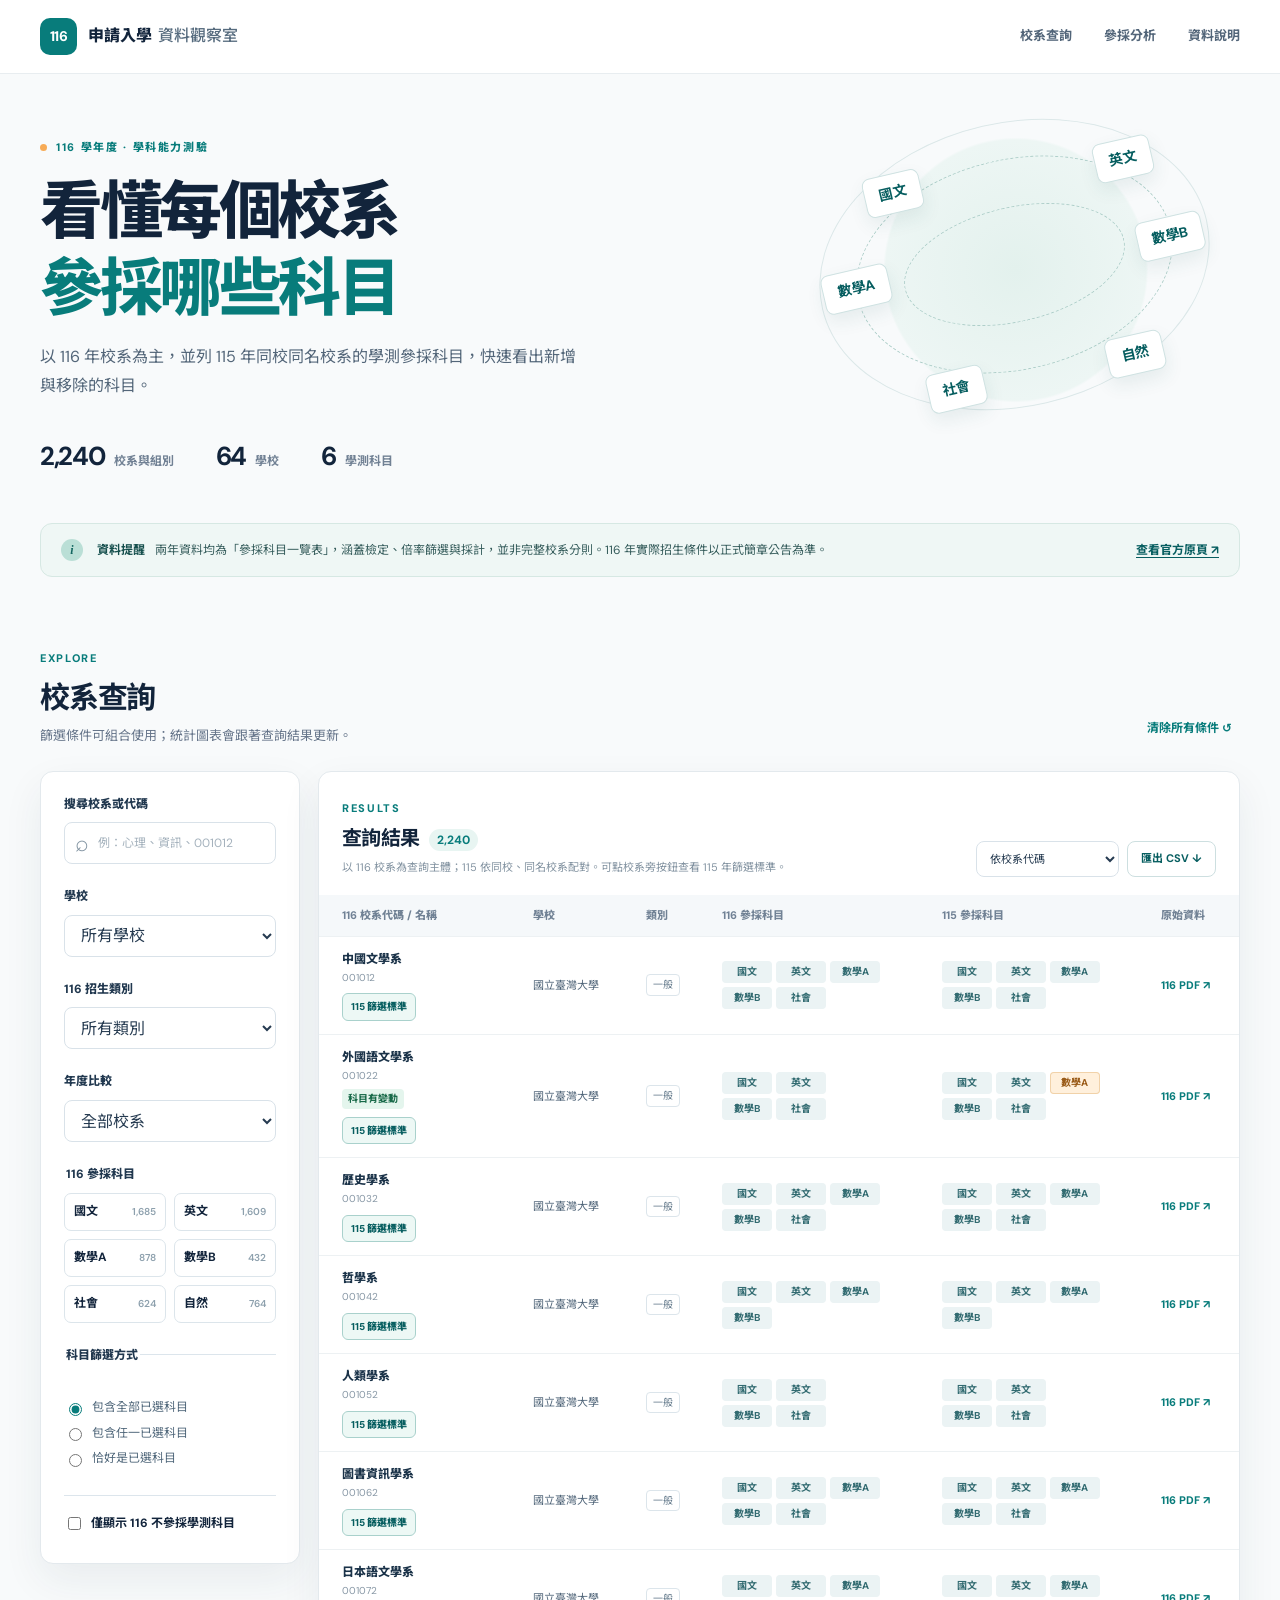
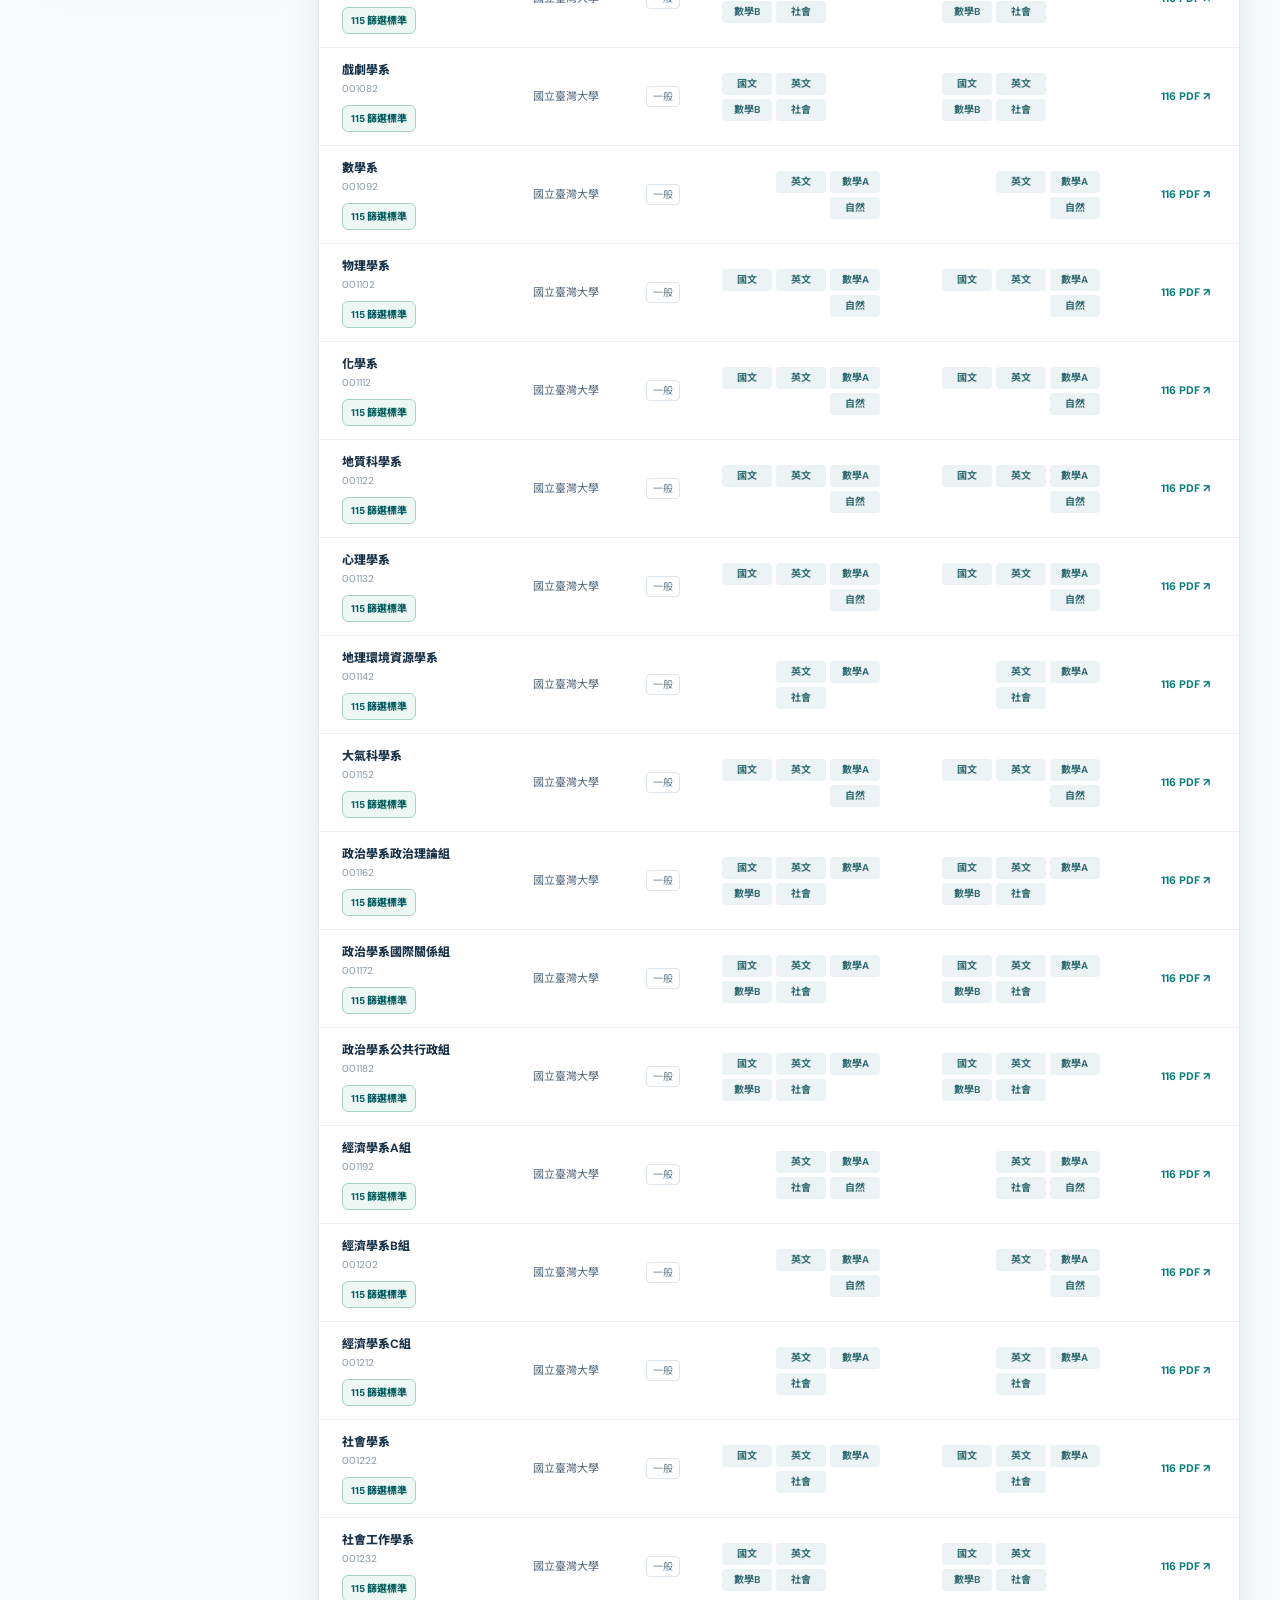
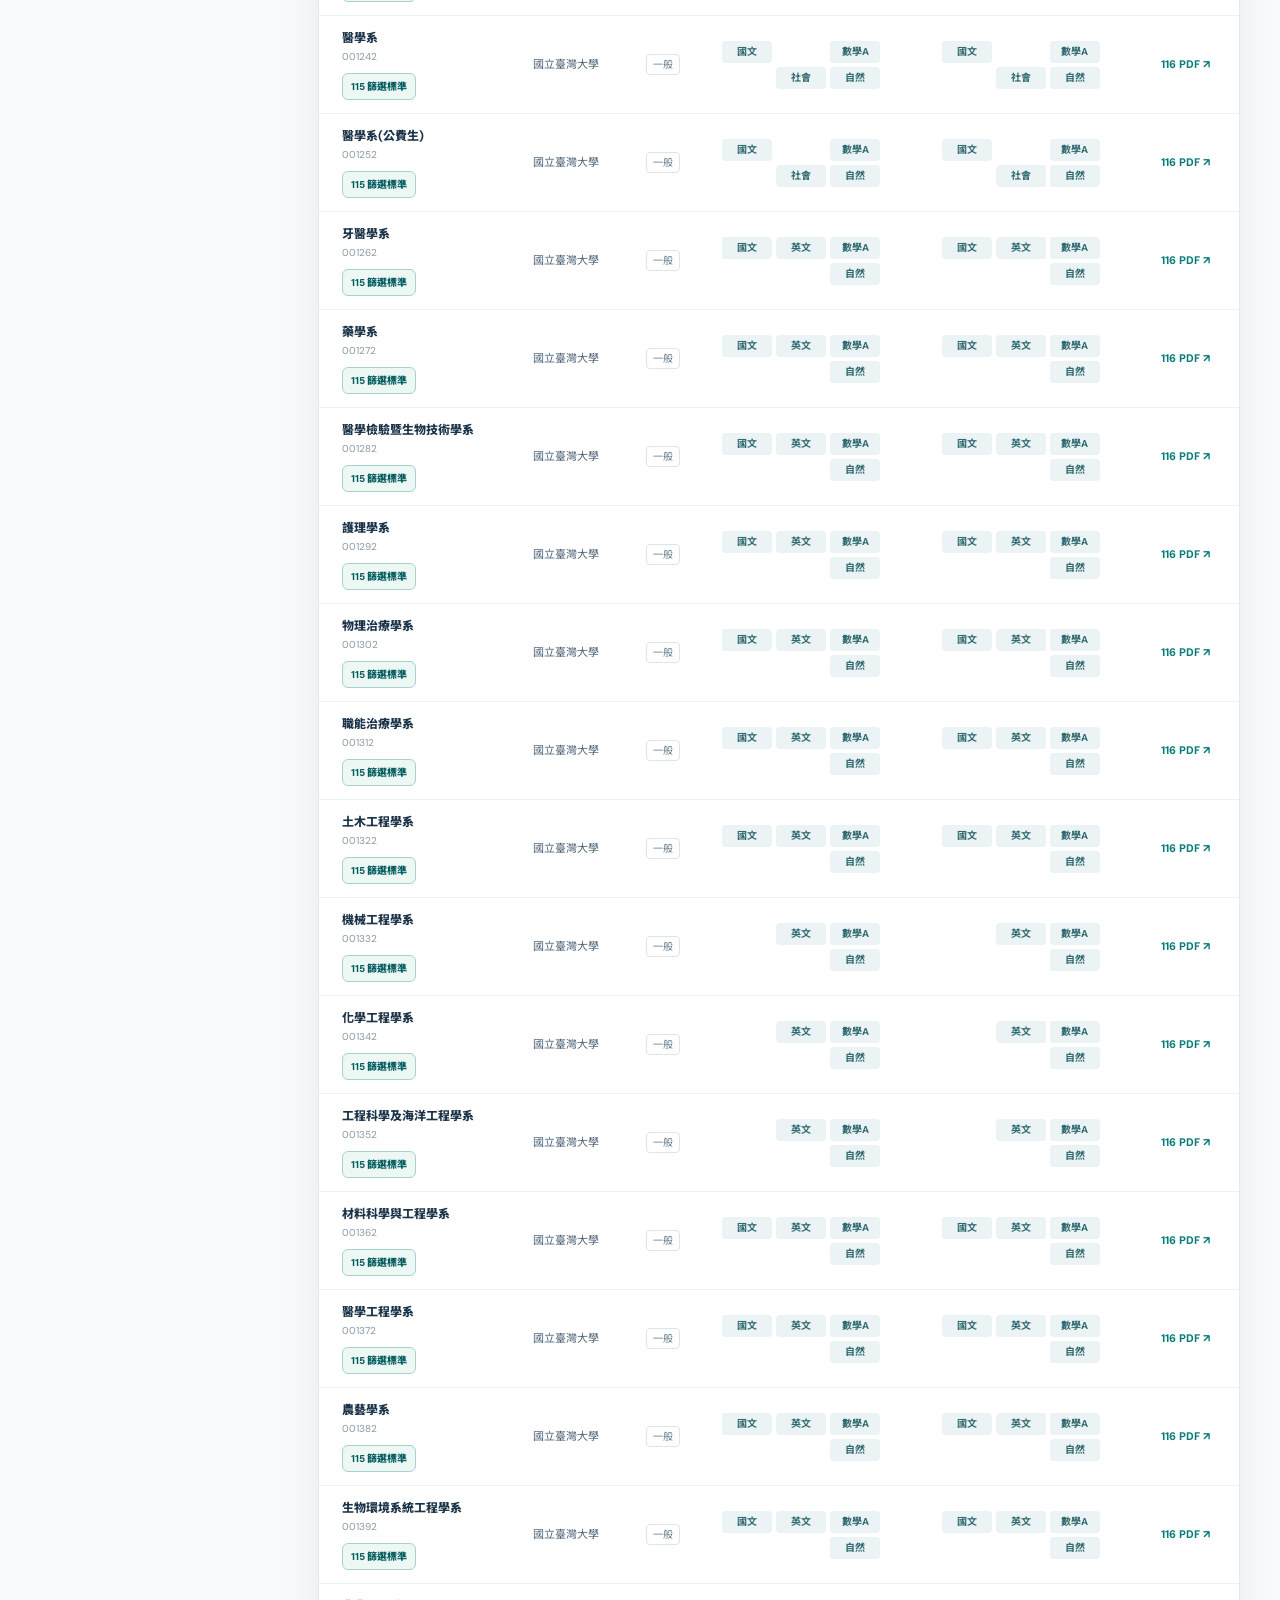
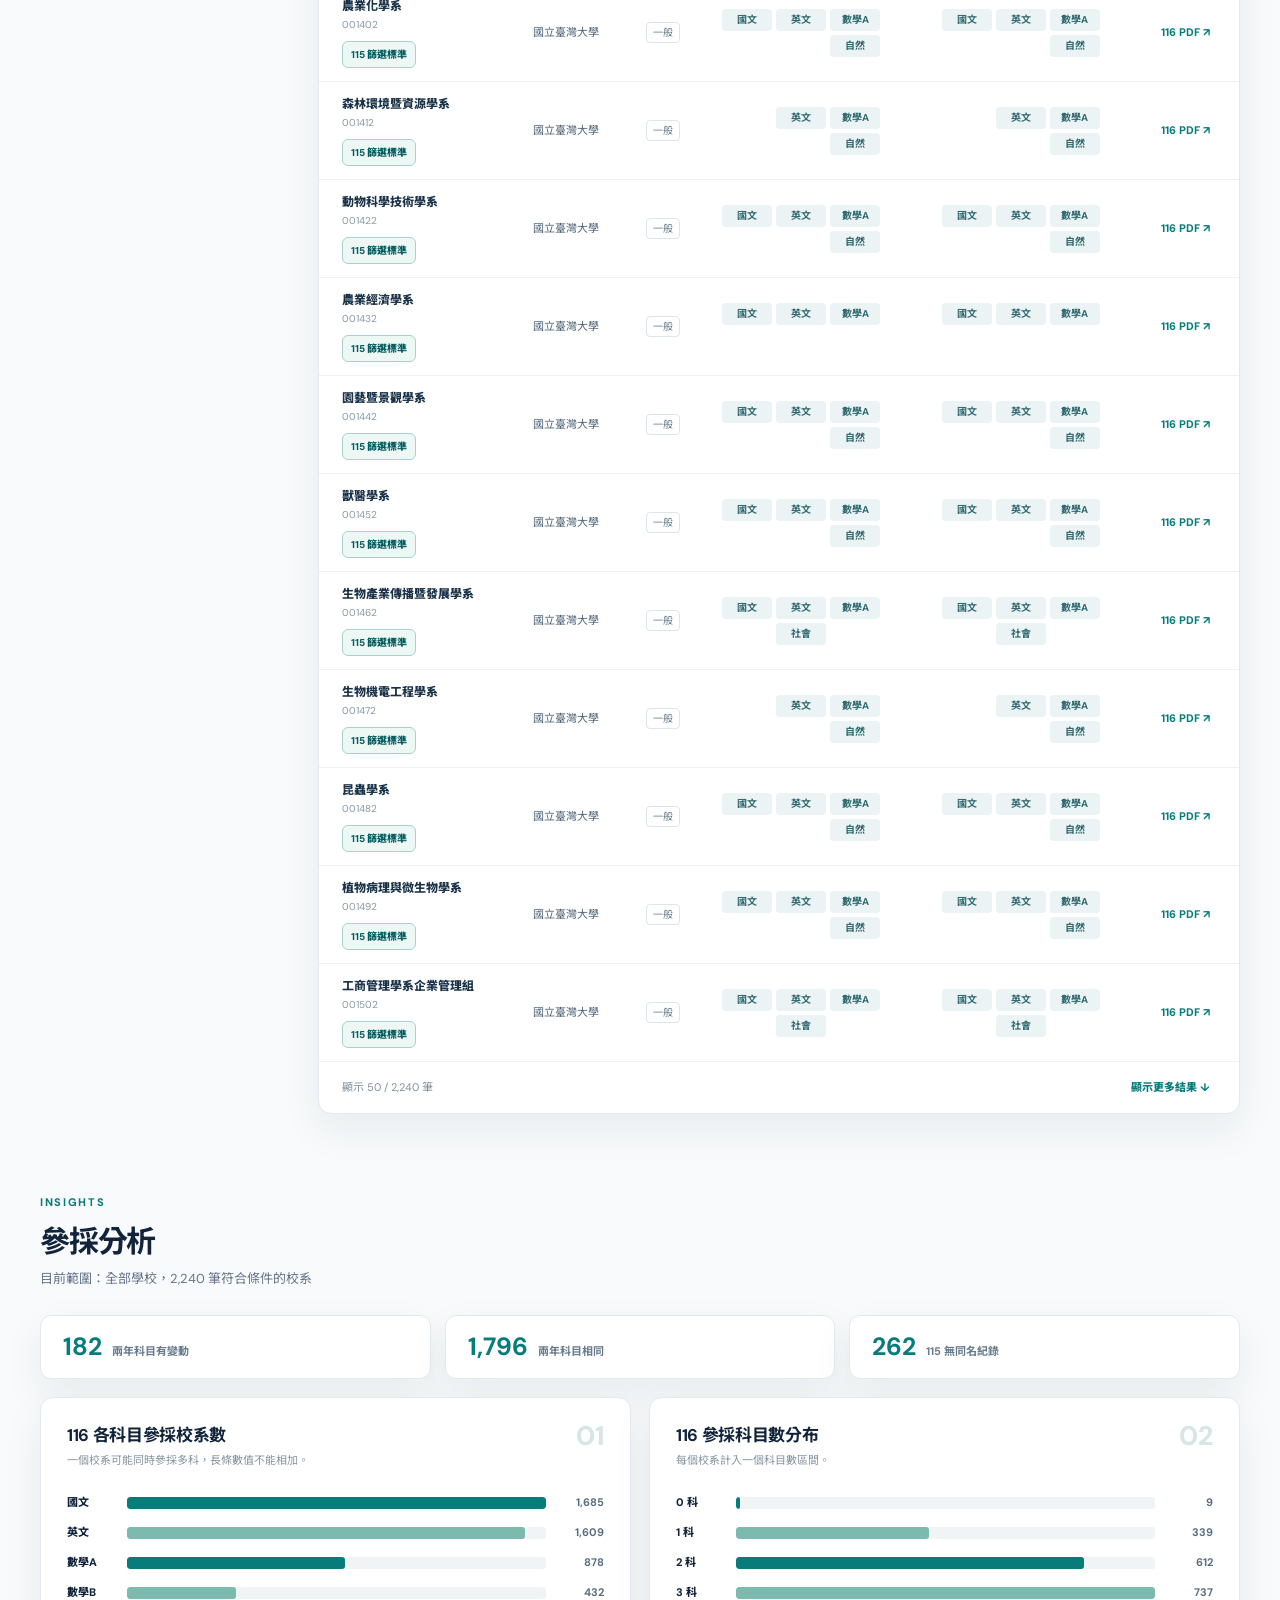
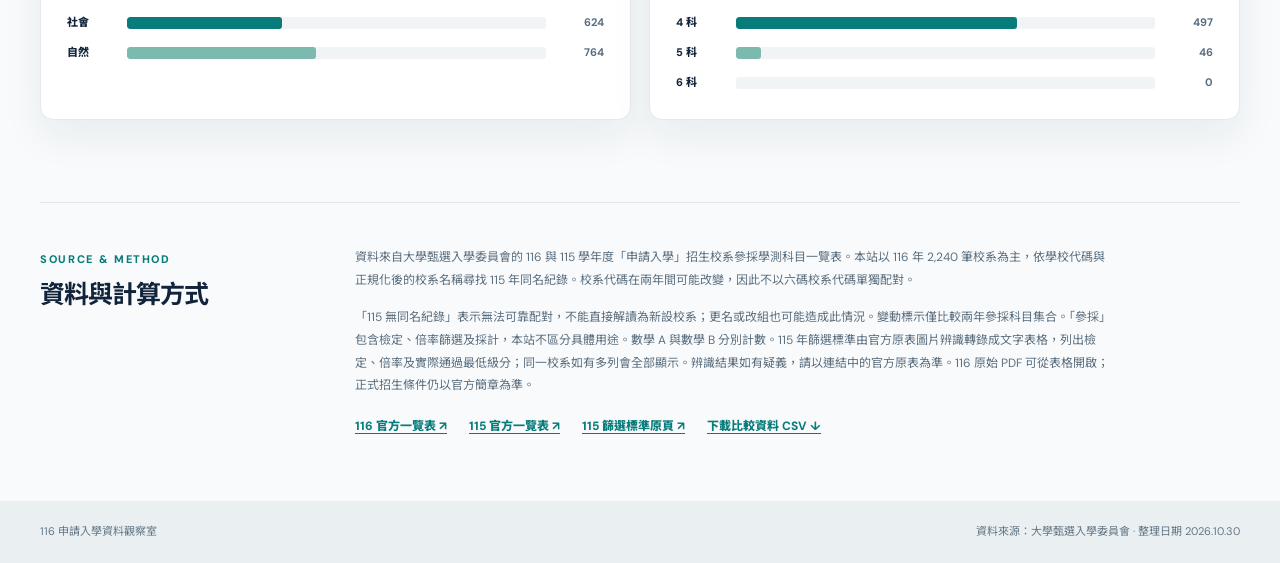
==== index.html @ d5e32a8b "Add files via upload" ====
<!doctype html>
<html lang="zh-Hant">
<head>
  <meta charset="utf-8">
  <meta name="viewport" content="width=device-width, initial-scale=1">
  <meta name="description" content="比較 116 與 115 學年度大學申請入學校系學測科目參採情形。">
  <title>116／115 申請入學參採科目比較</title>
  <link rel="stylesheet" href="styles.css?v=20261102b">
  <script src="data/programs.js" defer></script>
  <script src="app.js?v=20261102b" defer></script>
</head>
<body>
  <header class="topbar">
    <div class="wrap topbar-inner">
      <div class="brand"><span class="brand-mark">116</span><span>申請入學<span class="brand-light">資料觀察室</span></span></div>
      <nav aria-label="頁面導覽"><a href="#explore">校系查詢</a><a href="#insights">參採分析</a><a href="#about">資料說明</a></nav>
    </div>
  </header>

  <main>
    <section class="hero wrap">
      <div class="eyebrow"><span class="eyebrow-dot"></span> 116 學年度 · 學科能力測驗</div>
      <h1>看懂每個校系<br><em>參採哪些科目</em></h1>
      <p class="hero-lead">以 116 年校系為主，並列 115 年同校同名校系的學測參採科目，快速看出新增與移除的科目。</p>
      <div class="hero-metrics" aria-label="資料規模">
        <div><strong id="total-programs">—</strong><span>校系與組別</span></div>
        <div><strong id="total-schools">—</strong><span>學校</span></div>
        <div><strong>6</strong><span>學測科目</span></div>
      </div>
      <div class="hero-art" aria-hidden="true"><span>國文</span><span>英文</span><span>數學A</span><span>數學B</span><span>社會</span><span>自然</span></div>
    </section>

    <section class="notice wrap" role="note">
      <span class="notice-icon">i</span>
      <p><strong>資料提醒</strong> 兩年資料均為「參採科目一覽表」，涵蓋檢定、倍率篩選與採計，並非完整校系分則。116 年實際招生條件以正式簡章公告為準。</p>
      <a href="https://www.cac.edu.tw/apply116/Classification_BriefForm.php" target="_blank" rel="noopener noreferrer">查看官方原頁 ↗</a>
    </section>

    <section class="workspace wrap" id="explore" aria-labelledby="explore-title">
      <div class="section-heading"><div><span class="kicker">EXPLORE</span><h2 id="explore-title">校系查詢</h2><p>篩選條件可組合使用；統計圖表會跟著查詢結果更新。</p></div><button class="text-button" id="reset-filters" type="button">清除所有條件 ↺</button></div>
      <div class="workspace-grid">
        <aside class="filters" aria-label="查詢條件">
          <label class="field-label" for="search">搜尋校系或代碼</label>
          <div class="search-box"><span aria-hidden="true">⌕</span><input id="search" type="search" placeholder="例：心理、資訊、001012" autocomplete="off"></div>
          <label class="field-label" for="school">學校</label>
          <select id="school"><option value="">所有學校</option></select>
          <label class="field-label" for="category">116 招生類別</label>
          <select id="category"><option value="">所有類別</option></select>
          <label class="field-label" for="comparison">年度比較</label>
          <select id="comparison"><option value="">全部校系</option><option value="changed">參採科目有變動</option><option value="same">參採科目無變動</option><option value="unmatched">115 無同名紀錄</option></select>
          <fieldset class="subject-fieldset"><legend class="field-label">116 參採科目</legend><div id="subject-options" class="subject-options"></div></fieldset>
          <fieldset class="mode-fieldset"><legend class="field-label">科目篩選方式</legend><label><input type="radio" name="subject-mode" value="all" checked> 包含全部已選科目</label><label><input type="radio" name="subject-mode" value="any"> 包含任一已選科目</label><label><input type="radio" name="subject-mode" value="exact"> 恰好是已選科目</label></fieldset>
          <label class="no-subject"><input id="no-subject" type="checkbox"> 僅顯示 116 不參採學測科目</label>
          <a class="mobile-results-link" href="#results">查看查詢結果 ↓</a>
        </aside>
        <div class="results-panel" id="results">
          <div class="results-head"><div><span class="kicker">RESULTS</span><h3>查詢結果 <span id="result-count" class="count-badge">—</span></h3><p class="results-subtitle">以 116 校系為查詢主體；115 依同校、同名校系配對。可點校系旁按鈕查看 115 年篩選標準。</p></div><div class="results-actions"><label for="sort" class="sr-only">排序</label><select id="sort" aria-label="排序"><option value="code">依校系代碼</option><option value="school">依學校名稱</option><option value="subjectCount">依116科目數</option></select><button id="export-csv" class="outline-button" type="button">匯出 CSV ↓</button></div></div>
          <div class="table-scroll"><table><thead><tr><th scope="col">116 校系代碼 / 名稱</th><th scope="col">學校</th><th scope="col">類別</th><th scope="col">116 參採科目</th><th scope="col">115 參採科目</th><th scope="col">原始資料</th></tr></thead><tbody id="result-rows"></tbody></table></div>
          <div id="empty-state" class="empty-state" hidden>沒有符合條件的校系。試著減少科目或清除條件。</div>
          <div class="table-footer"><span id="showing-count"></span><button id="show-more" type="button">顯示更多結果 ↓</button></div>
        </div>
      </div>
    </section>

    <section class="insights wrap" id="insights" aria-labelledby="insights-title">
      <div class="section-heading"><div><span class="kicker">INSIGHTS</span><h2 id="insights-title">參採分析</h2><p id="insight-scope">目前範圍：全部校系</p></div></div>
      <div class="comparison-overview"><div><strong id="changed-count">—</strong><span>兩年科目有變動</span></div><div><strong id="same-count">—</strong><span>兩年科目相同</span></div><div><strong id="unmatched-count">—</strong><span>115 無同名紀錄</span></div></div>
      <div class="insight-grid"><article class="chart-card"><div class="card-head"><div><h3>116 各科目參採校系數</h3><p>一個校系可能同時參採多科，長條數值不能相加。</p></div><span class="card-symbol">01</span></div><div id="subject-chart" class="bar-chart"></div></article><article class="chart-card"><div class="card-head"><div><h3>116 參採科目數分布</h3><p>每個校系計入一個科目數區間。</p></div><span class="card-symbol">02</span></div><div id="count-chart" class="bar-chart count-chart"></div></article></div>
    </section>

    <section class="about wrap" id="about"><div><span class="kicker">SOURCE & METHOD</span><h2>資料與計算方式</h2></div><div class="about-copy"><p>資料來自大學甄選入學委員會的 116 與 115 學年度「申請入學」招生校系參採學測科目一覽表。本站以 116 年 2,240 筆校系為主，依學校代碼與正規化後的校系名稱尋找 115 年同名紀錄。校系代碼在兩年間可能改變，因此不以六碼校系代碼單獨配對。</p><p>「115 無同名紀錄」表示無法可靠配對，不能直接解讀為新設校系；更名或改組也可能造成此情況。變動標示僅比較兩年參採科目集合。「參採」包含檢定、倍率篩選及採計，本站不區分具體用途。數學 A 與數學 B 分別計數。115 年篩選標準由官方原表圖片辨識轉錄成文字表格，列出檢定、倍率及實際通過最低級分；同一校系如有多列會全部顯示。辨識結果如有疑義，請以連結中的官方原表為準。116 原始 PDF 可從表格開啟；正式招生條件仍以官方簡章為準。</p><div class="source-links"><a href="https://www.cac.edu.tw/apply116/Classification_BriefForm.php" target="_blank" rel="noopener noreferrer">116 官方一覽表 ↗</a><a href="https://www.cac.edu.tw/apply115/Classification_BriefForm.php" target="_blank" rel="noopener noreferrer">115 官方一覽表 ↗</a><a href="https://www.cac.edu.tw/CacLink/apply115/115Apply_sievE_Result_querY_615JG8Wgh9d/html_sieve_result_115_Zx57f1dW/Standard/collegeList.htm" target="_blank" rel="noopener noreferrer">115 篩選標準原頁 ↗</a><a href="data/programs.csv" download>下載比較資料 CSV ↓</a></div></div></section>
  </main>
  <dialog id="standards-dialog" class="standards-dialog" aria-labelledby="standards-title">
    <div class="standards-dialog-head"><div><span class="kicker">115 SCREENING STANDARD</span><h2 id="standards-title"></h2><p id="standards-description"></p></div><button id="standards-close" class="standards-close" type="button" aria-label="關閉篩選標準">×</button></div>
    <p class="standards-help">115 最低通過分數來自官方篩選標準原表；檢定標準與篩選倍率由圖片辨識整理。學測成績採計方式與學測占甄選總成績比例來自 115 年校系分則。116 年目前留白，日後填入且與 115 年不同的數值會以紅字標示。若有疑義，請核對官方原始資料。</p>
    <div id="standards-content"></div>
    <div class="standards-dialog-foot"><div class="standard-source-links"><a id="standards-source" target="_blank" rel="noopener noreferrer">115 篩選標準原表 ↗</a><a id="school-detail-source" target="_blank" rel="noopener noreferrer">115 校系分則 ↗</a></div><button id="standards-done" class="outline-button" type="button">關閉</button></div>
  </dialog>
  <footer><div class="wrap footer-inner"><span>116 申請入學資料觀察室</span><span>資料來源：大學甄選入學委員會 · 整理日期 2026.10.30</span></div></footer>
</body>
</html>
---- styles.css ----
@import url('https://fonts.googleapis.com/css2?family=DM+Sans:wght@400;500;600;700&family=Noto+Sans+TC:wght@400;500;600;700;800&display=swap');
:root{--ink:#12243b;--muted:#66758a;--line:#dce5ec;--soft:#f5f8fa;--teal:#087c7b;--teal-dark:#075e60;--lime:#dcecb9;--white:#fff;--shadow:0 16px 40px rgba(24,53,73,.07)}
*{box-sizing:border-box}html{scroll-behavior:smooth}body{margin:0;color:var(--ink);font-family:'DM Sans','Noto Sans TC',system-ui,sans-serif;background:#f8fafb;line-height:1.55}button,input,select{font:inherit}button{cursor:pointer}a{color:inherit}.wrap{width:min(1200px,calc(100% - 48px));margin-inline:auto}.sr-only{position:absolute;width:1px;height:1px;padding:0;margin:-1px;overflow:hidden;clip:rect(0,0,0,0);white-space:nowrap;border:0}
.topbar{height:74px;background:#fff;border-bottom:1px solid #e8edf0}.topbar-inner{height:100%;display:flex;align-items:center;justify-content:space-between}.brand{display:flex;align-items:center;gap:11px;font-weight:800;font-size:16px;letter-spacing:.01em}.brand-mark{width:37px;height:37px;border-radius:10px;background:var(--teal);color:#fff;display:grid;place-items:center;font-size:14px;letter-spacing:-.03em}.brand-light{font-weight:500;color:#566b7e;margin-left:5px}.topbar nav{display:flex;gap:32px;font-size:13px;font-weight:700;color:#526579}.topbar nav a{text-decoration:none}.topbar nav a:hover{color:var(--teal)}
.hero{min-height:400px;position:relative;overflow:hidden;padding-top:65px;padding-bottom:47px}.eyebrow,.kicker{font-size:11px;font-weight:800;letter-spacing:.15em;color:var(--teal);text-transform:uppercase}.eyebrow{display:flex;align-items:center;gap:9px}.eyebrow-dot{width:7px;height:7px;border-radius:50%;background:#f7ab56}.hero h1{font-size:clamp(37px,5vw,63px);line-height:1.22;letter-spacing:-.055em;margin:18px 0 14px;font-weight:800}.hero h1 em{font-style:normal;color:var(--teal)}.hero-lead{max-width:550px;color:#536679;font-size:16px;line-height:1.85;margin:0}.hero-metrics{display:flex;gap:42px;margin-top:35px}.hero-metrics div{display:flex;align-items:baseline;gap:9px}.hero-metrics strong{font-size:26px;letter-spacing:-.05em}.hero-metrics span{color:#718194;font-size:12px;font-weight:700}.hero-art{position:absolute;right:28px;top:48px;width:395px;height:285px;border-radius:50%;border:1px solid #dce8e9;background:radial-gradient(circle at 50% 52%,#e3f1ed 0,#edf6f4 53%,transparent 54%);transform:rotate(-13deg)}.hero-art:before,.hero-art:after{content:'';position:absolute;inset:36px;border:1px dashed #afcfca;border-radius:50%}.hero-art:after{inset:84px}.hero-art span{position:absolute;background:#fff;border:1px solid #cfe2e2;border-radius:8px;padding:8px 14px;box-shadow:0 8px 18px #225c5e16;font-size:14px;font-weight:700;color:var(--teal-dark)}.hero-art span:nth-child(1){left:65px;top:25px}.hero-art span:nth-child(2){right:38px;top:43px}.hero-art span:nth-child(3){left:3px;top:110px}.hero-art span:nth-child(4){right:5px;top:129px}.hero-art span:nth-child(5){left:83px;bottom:13px}.hero-art span:nth-child(6){right:70px;bottom:7px}
.notice{display:flex;align-items:center;gap:14px;background:#eff7f5;border:1px solid #d6e8e3;border-radius:12px;padding:15px 20px;color:#375e5d;font-size:12px}.notice-icon{width:22px;height:22px;flex:none;border-radius:50%;background:#badfd6;color:#136660;display:grid;place-items:center;font-family:Georgia,serif;font-weight:bold;font-style:italic}.notice p{flex:1;margin:0;line-height:1.7}.notice strong{margin-right:7px;color:#154f4d}.notice a{white-space:nowrap;color:var(--teal-dark);font-weight:700;text-underline-offset:3px}
.workspace{padding-top:68px}.section-heading{display:flex;align-items:end;justify-content:space-between;margin-bottom:25px}.section-heading h2,.about h2{font-size:30px;letter-spacing:-.04em;margin:5px 0 4px}.section-heading p{font-size:13px;color:var(--muted);margin:0}.text-button{border:0;background:none;color:var(--teal);font-weight:700;font-size:12px;padding:8px}.text-button:hover{text-decoration:underline}.workspace-grid{display:grid;grid-template-columns:260px minmax(0,1fr);align-items:start;gap:18px}.filters,.results-panel,.chart-card{background:#fff;border:1px solid #e3e9ed;border-radius:13px;box-shadow:var(--shadow)}.filters{padding:23px}.field-label{display:block;font-weight:800;font-size:12px;margin:0 0 9px;color:#21384f}.filters select,.results-actions select,.search-box{width:100%;height:42px;border:1px solid #d9e2e9;border-radius:8px;background:#fff;color:#263b51}.filters select{padding:0 12px;margin-bottom:23px}.filters select:focus,.search-box:focus-within,.results-actions select:focus{outline:2px solid #9bd3cb;outline-offset:1px}.search-box{display:flex;align-items:center;gap:7px;padding:0 10px;margin-bottom:23px}.search-box span{font-size:23px;color:#8193a1;line-height:1}.search-box input{width:100%;border:0;outline:0;font-size:12px;background:transparent}.search-box input::placeholder{color:#a5b2bd}.subject-fieldset,.mode-fieldset{border:0;padding:0;margin:0}.subject-options{display:grid;grid-template-columns:1fr 1fr;gap:8px;margin-bottom:23px}.subject-option{display:flex;align-items:center;justify-content:space-between;gap:5px;min-height:38px;padding:0 9px;border:1px solid #dce5eb;border-radius:7px;font-size:12px;font-weight:700;cursor:pointer;user-select:none}.subject-option:hover{border-color:#84bdb7}.subject-option:has(input:checked){background:#e7f4f0;border-color:#61aaa2;color:var(--teal-dark)}.subject-option input{position:absolute;opacity:0;pointer-events:none}.subject-option small{color:#8da0ad;font-size:10px;font-weight:600}.subject-option:has(input:checked) small{color:#51837d}.subject-option:focus-within{outline:2px solid #4fa79b;outline-offset:2px}.mode-fieldset{padding-top:18px;border-top:1px solid var(--line)}.mode-fieldset label,.no-subject{display:flex;align-items:center;gap:7px;font-size:12px;color:#52697c;margin:7px 0;cursor:pointer}.mode-fieldset input,.no-subject input{accent-color:var(--teal)}.no-subject{padding-top:18px;border-top:1px solid var(--line);margin-top:20px;font-weight:700;color:var(--ink)}
.results-panel{min-width:0;overflow:hidden}.results-head{display:flex;align-items:end;justify-content:space-between;gap:15px;padding:23px 23px 18px}.results-head h3{font-size:20px;letter-spacing:-.03em;margin:4px 0 0}.count-badge{font-size:12px;color:var(--teal);background:#e8f5f2;padding:3px 8px;border-radius:20px;vertical-align:middle;margin-left:5px;letter-spacing:0}.results-actions{display:flex;gap:8px}.results-actions select{width:143px;height:36px;padding:0 9px;font-size:11px}.outline-button{height:36px;padding:0 13px;border:1px solid #cddfe0;border-radius:8px;background:#fff;color:var(--teal-dark);font-weight:700;font-size:11px;white-space:nowrap}.outline-button:hover{background:#e9f5f3}.table-scroll{overflow-x:auto}table{border-collapse:collapse;width:100%;min-width:730px;text-align:left}thead{background:#f5f8fa}th{font-size:11px;color:#718295;padding:12px 16px;font-weight:800;white-space:nowrap}th:first-child,td:first-child{padding-left:23px}td{padding:13px 16px;border-top:1px solid #edf1f3;font-size:12px;vertical-align:middle}tbody tr:hover{background:#f9fcfb}.program-name{display:block;font-weight:800;color:#1b3349;line-height:1.5}.program-code{display:block;font-size:10px;color:#8797a5;margin-top:2px;font-variant-numeric:tabular-nums}.school-name{font-size:11px;color:#4f6478;white-space:nowrap}.category{display:inline-block;border:1px solid #dce5eb;border-radius:4px;padding:2px 6px;font-size:10px;color:#697e8f;white-space:nowrap}.tags{display:flex;flex-wrap:wrap;gap:4px;max-width:265px}.tag{padding:3px 6px;border-radius:4px;background:#ebf3f4;color:#326b71;font-weight:700;font-size:10px;white-space:nowrap}.tag.no{background:#f2f3f4;color:#87919a}.pdf-link{color:var(--teal);font-weight:800;font-size:11px;text-decoration:none;white-space:nowrap}.pdf-link:hover{text-decoration:underline}.empty-state{padding:42px;text-align:center;color:var(--muted);font-size:13px}.table-footer{display:flex;align-items:center;justify-content:space-between;padding:16px 23px;border-top:1px solid #edf1f3;color:#82909c;font-size:11px}.table-footer button{border:0;background:none;color:var(--teal);font-size:11px;font-weight:800}.table-footer button:hover{text-decoration:underline}
.insights{padding-top:75px;padding-bottom:82px}.insight-grid{display:grid;grid-template-columns:1fr 1fr;gap:18px}.chart-card{padding:24px 26px 28px}.card-head{display:flex;justify-content:space-between;gap:20px;margin-bottom:25px}.card-head h3{font-size:17px;margin:0 0 4px;letter-spacing:-.02em}.card-head p{font-size:11px;color:#8795a1;margin:0}.card-symbol{font-size:27px;font-weight:800;color:#d6e6e6;line-height:1}.bar-chart{display:grid;gap:13px}.bar-row{display:grid;grid-template-columns:50px minmax(0,1fr) 48px;gap:10px;align-items:center;font-size:11px}.bar-label{font-weight:800}.bar-track{height:12px;border-radius:3px;background:#f0f4f5;overflow:hidden}.bar-fill{height:100%;width:0;background:var(--teal);border-radius:3px;transition:width .25s ease}.bar-row:nth-child(2n) .bar-fill{background:#7cb9ae}.bar-value{text-align:right;color:#596d7f;font-weight:700;font-variant-numeric:tabular-nums}.count-chart .bar-row{grid-template-columns:50px minmax(0,1fr) 48px}
.about{border-top:1px solid #dfe7ea;padding-top:43px;padding-bottom:65px;display:grid;grid-template-columns:260px 1fr;gap:55px}.about h2{font-size:25px}.about-copy{max-width:760px}.about-copy p{margin:0 0 14px;color:#5d7080;font-size:12px;line-height:1.9}.source-links{display:flex;gap:22px;margin-top:20px}.source-links a{color:var(--teal);font-size:12px;font-weight:800;text-underline-offset:3px}footer{background:#eaf0f1;color:#637685}.footer-inner{min-height:62px;display:flex;align-items:center;justify-content:space-between;gap:20px;font-size:11px}
@media(max-width:1000px){.hero-art{opacity:.35;right:-80px}.workspace-grid{grid-template-columns:235px minmax(0,1fr)}.filters{padding:18px}}@media(max-width:760px){.wrap{width:min(100% - 28px,1200px)}.topbar{height:64px}.topbar nav{gap:12px;font-size:11px}.brand{font-size:12px}.brand-light{display:none}.hero{padding-top:44px;min-height:350px}.hero-art{width:250px;height:190px;top:120px;right:-95px;opacity:.28}.hero-art span{font-size:9px;padding:4px 7px}.hero-lead{position:relative;font-size:14px;max-width:480px}.hero-metrics{position:relative;gap:18px;flex-wrap:wrap}.hero-metrics div{display:block}.hero-metrics strong{font-size:22px}.hero-metrics span{display:block}.notice{align-items:flex-start;flex-wrap:wrap}.notice p{flex:1 1 calc(100% - 40px)}.notice a{margin-left:36px}.workspace{padding-top:48px}.section-heading h2{font-size:25px}.workspace-grid,.insight-grid,.about{grid-template-columns:1fr}.filters{display:grid;grid-template-columns:1fr 1fr;column-gap:14px}.filters>.field-label,.filters>.search-box,.filters>select,.filters>fieldset,.filters>.no-subject{grid-column:1/-1}.subject-options{grid-template-columns:repeat(3,1fr)}.results-head{align-items:start}.insights{padding-top:54px;padding-bottom:58px}.about{gap:14px}.footer-inner{flex-wrap:wrap;padding:15px 0}}@media(max-width:520px){.topbar nav a:last-child{display:none}.hero h1{font-size:38px}.hero-metrics{gap:24px}.notice{padding:14px}.results-head{display:block}.results-actions{margin-top:14px}.results-actions select{flex:1}.subject-options{grid-template-columns:1fr 1fr}.section-heading{align-items:start}.section-heading .text-button{margin-top:20px;white-space:nowrap}.chart-card{padding:20px}.source-links{flex-wrap:wrap;gap:10px 20px}}
.results-subtitle{margin:5px 0 0;color:#8393a1;font-size:11px}
table{min-width:920px}
.results-panel .tags{display:grid;grid-template-columns:repeat(3,minmax(0,1fr));gap:4px;width:158px;max-width:100%}.tag-slot{display:block;min-width:0;min-height:22px}.tag-slot .tag{display:grid;place-items:center;min-width:0;width:100%;height:100%;padding:3px 2px;text-align:center}.subject-empty-note{grid-column:1/-1;color:#87919a;font-size:10px}
.tag.added{background:#daf2e5;color:#126749;box-shadow:inset 0 0 0 1px #aedfc5}
.tag.removed{background:#fff0dc;color:#9a5b18;box-shadow:inset 0 0 0 1px #f1d2a9}
.change-pill{display:inline-block;margin-top:6px;padding:2px 6px;border-radius:4px;font-size:10px;font-weight:700}
.change-pill.changed{background:#e4f5ed;color:#176948}
.change-pill.unmatched-pill{background:#f0f2f5;color:#637386}
.previous-code{display:block;margin-top:5px;font-size:10px;color:#8b9aaa;white-space:nowrap}
.unmatched{color:#8d9ca9;font-size:11px;white-space:nowrap}
.comparison-overview{display:grid;grid-template-columns:repeat(3,1fr);gap:14px;margin-bottom:18px}
.comparison-overview div{display:flex;align-items:baseline;gap:10px;padding:18px 22px;background:#fff;border:1px solid #e3e9ed;border-radius:11px;box-shadow:var(--shadow)}
.comparison-overview strong{font-size:25px;line-height:1;color:var(--teal);font-variant-numeric:tabular-nums}
.comparison-overview span{font-size:11px;color:#687c8d;font-weight:700}
@media(max-width:760px){.comparison-overview{gap:8px}.comparison-overview div{padding:14px;display:block}.comparison-overview strong,.comparison-overview span{display:block}.comparison-overview span{margin-top:7px}}

.standard-button{display:block;margin-top:8px;padding:5px 8px;border:1px solid #a9d1cc;border-radius:6px;background:#edf8f5;color:var(--teal-dark);font-size:10px;font-weight:800;white-space:nowrap}
.standard-button:hover:not(:disabled){background:#d9f0eb}
.standard-button:focus-visible{outline:2px solid var(--teal);outline-offset:2px}
.standard-button:disabled{color:#98a4ad;background:#f4f6f7;border-color:#e2e7ea;cursor:not-allowed}
.standards-dialog{width:min(960px,calc(100% - 28px));max-width:none;max-height:min(86vh,900px);margin:auto;padding:0;border:1px solid #cddfe0;border-radius:14px;box-shadow:0 25px 80px #12243b4d;color:var(--ink);background:#fff}
.standards-dialog[open]{position:fixed;z-index:30}.dialog-open:before{content:'';position:fixed;inset:0;background:rgba(14,33,48,.62);z-index:29}
.standards-dialog::backdrop{background:rgba(14,33,48,.62)}
.standards-dialog-head{display:flex;justify-content:space-between;align-items:start;gap:18px;padding:24px 28px 12px}
.standards-dialog-head h2{margin:4px 0 2px;font-size:22px;line-height:1.4}
.standards-dialog-head p{margin:0;color:var(--muted);font-size:12px}
.standards-close{flex:none;width:34px;height:34px;border:0;border-radius:7px;background:#eef3f4;color:#435d6c;font-size:25px;line-height:1}
.standards-close:hover{background:#dce9e9}
.standards-help{margin:0;padding:0 28px 18px;color:#617588;font-size:12px;line-height:1.7}
#standards-content{max-height:calc(min(86vh,900px) - 205px);overflow-y:auto;padding:0 28px 12px}
.standard-record{margin-bottom:20px;border:1px solid #dce7e8;border-radius:10px;padding:18px;background:#fff}
.standard-record h3{margin:0 0 12px;color:#435e6c;font-size:13px}
.standard-details{display:flex;flex-wrap:wrap;gap:8px 24px;margin:0 0 16px;padding:10px 12px;border-radius:7px;background:#f4f8f8}
.standard-details div{display:flex;gap:7px}.standard-details dt{font-size:11px;color:#697e8a}.standard-details dd{margin:0;font-size:12px;font-weight:800}
.standard-grid{display:grid;grid-template-columns:repeat(2,minmax(0,1fr));gap:18px}
.score-grid{display:grid;grid-template-columns:repeat(2,minmax(0,1fr));gap:18px;margin-top:18px}
.score-table{table-layout:fixed}.score-table th,.score-table td{width:50%}.score-table tbody td{font-size:12px;line-height:1.6}.score-table tbody td:first-child{font-weight:800;color:#1a4450}.score-table tbody td:last-child{color:#456172}.score-table tbody td.changed-year{color:#bf2330;font-weight:900}
.standard-section{min-width:0}.standard-section h4{margin:0 0 8px;font-size:13px;color:var(--teal-dark)}
.pass-section{grid-column:1/-1;padding:15px;border:1px solid #f0c7c7;border-radius:9px;background:#fff5f4}.pass-section h4{color:#b4232f;font-size:15px}.pass-table{table-layout:fixed;background:#fff}
.criteria-table{min-width:0;width:100%;border:1px solid #e0e9ed;border-radius:6px;overflow:hidden}
.criteria-table th,.criteria-table td{padding:6px 8px;font-size:11px;vertical-align:top;border-top:1px solid #e9eff1;white-space:normal;overflow-wrap:anywhere}
.criteria-table thead th{border-top:0;background:#edf5f4;color:#466775}.criteria-table tbody th{font-weight:700;color:#415b6b;width:58%}.criteria-table tbody td{font-weight:800;color:#1a4450}
.compare-table{table-layout:fixed}.compare-table th:first-child{width:48%}.compare-table th:nth-child(2),.compare-table th:nth-child(3){width:26%}.compare-table tbody th{width:48%}.compare-table .current-year{color:#456172}.compare-table .changed-year{color:#bf2330;font-weight:900}.pass-table .pass-score{color:#bf2330;font-size:14px;font-weight:900}.pass-table .pass-empty{color:#8797a5}
.pass-table th:first-child{width:38%}.pass-table tbody th{width:38%}
.criteria-table .ocr-uncertain{color:#8a5418}.ocr-uncertain sup{margin-left:2px;font-size:9px}
.pass-table .pass-score.ocr-uncertain{color:#bf2330}
.standard-extra{display:flex;gap:15px;align-items:baseline;margin-top:13px;padding:10px 12px;border-radius:6px;background:#f4f8f8;font-size:12px}.standard-extra strong{color:#4b6673}.standard-extra span{font-weight:800}
.standard-error{padding:20px;border-radius:8px;background:#fff4ed;color:#85512b;font-size:13px}
.standards-dialog-foot{display:flex;align-items:center;justify-content:space-between;gap:15px;padding:14px 28px 20px;border-top:1px solid #e8eef0}
.standards-dialog-foot a{color:var(--teal);font-size:12px;font-weight:800;text-underline-offset:3px}
.standard-source-links{display:flex;flex-wrap:wrap;gap:8px 20px}
@media(max-width:760px){.table-scroll{overflow:visible}.results-panel .table-scroll table{min-width:0;display:block}.results-panel .table-scroll thead{display:none}.results-panel .table-scroll tbody{display:grid;gap:12px;padding:12px}.results-panel .table-scroll tbody tr{display:block;border:1px solid #dfe9ec;border-radius:9px;overflow:hidden;background:#fff}.results-panel .table-scroll tbody td{display:grid;grid-template-columns:92px minmax(0,1fr);gap:10px;align-items:start;padding:9px 12px;border-top:1px solid #edf1f3;overflow-wrap:anywhere}.results-panel .table-scroll tbody td:first-child{display:block;padding:12px;background:#f6faf9;border-top:0}.results-panel .table-scroll tbody td:not(:first-child):before{content:attr(data-label);font-size:11px;font-weight:800;color:#6b8290}.results-panel .table-scroll tbody td .tags{min-width:0}.results-panel .table-scroll tbody td .tag{display:inline-block;margin:0 3px 3px 0}.standard-grid,.score-grid{grid-template-columns:1fr 1fr}.standard-grid > .standard-section:last-child{grid-column:1/-1}.standards-dialog-head{padding:19px 17px 10px}.standards-dialog-head h2{font-size:18px}.standards-help{padding:0 17px 13px}#standards-content{padding:0 17px 10px}.standards-dialog-foot{padding:12px 17px 16px}}
@media(max-width:520px){.standard-grid,.score-grid{grid-template-columns:1fr}.standard-grid > .standard-section:last-child{grid-column:auto}.standard-record{padding:12px}.criteria-table th,.criteria-table td{font-size:12px}.standards-dialog{width:calc(100% - 16px);max-height:94vh}#standards-content{max-height:calc(94vh - 200px)}.standards-dialog-foot{gap:8px}.standards-dialog-foot a{font-size:11px}}
.mobile-results-link{display:none}
@media(max-width:760px){.mobile-results-link{display:block;grid-column:1/-1;text-align:center;margin-top:8px;padding:9px 12px;border-radius:7px;background:#e7f4f0;color:var(--teal-dark);font-size:12px;font-weight:800;text-decoration:none}.results-panel{scroll-margin-top:12px}}
.results-panel .table-scroll tbody td .tag-slot .tag{display:grid;margin:0}
@media(max-width:760px){.standard-grid,.score-grid{grid-template-columns:1fr}.standard-grid > .standard-section:last-child,.pass-section{grid-column:auto}.pass-table{max-width:none}}
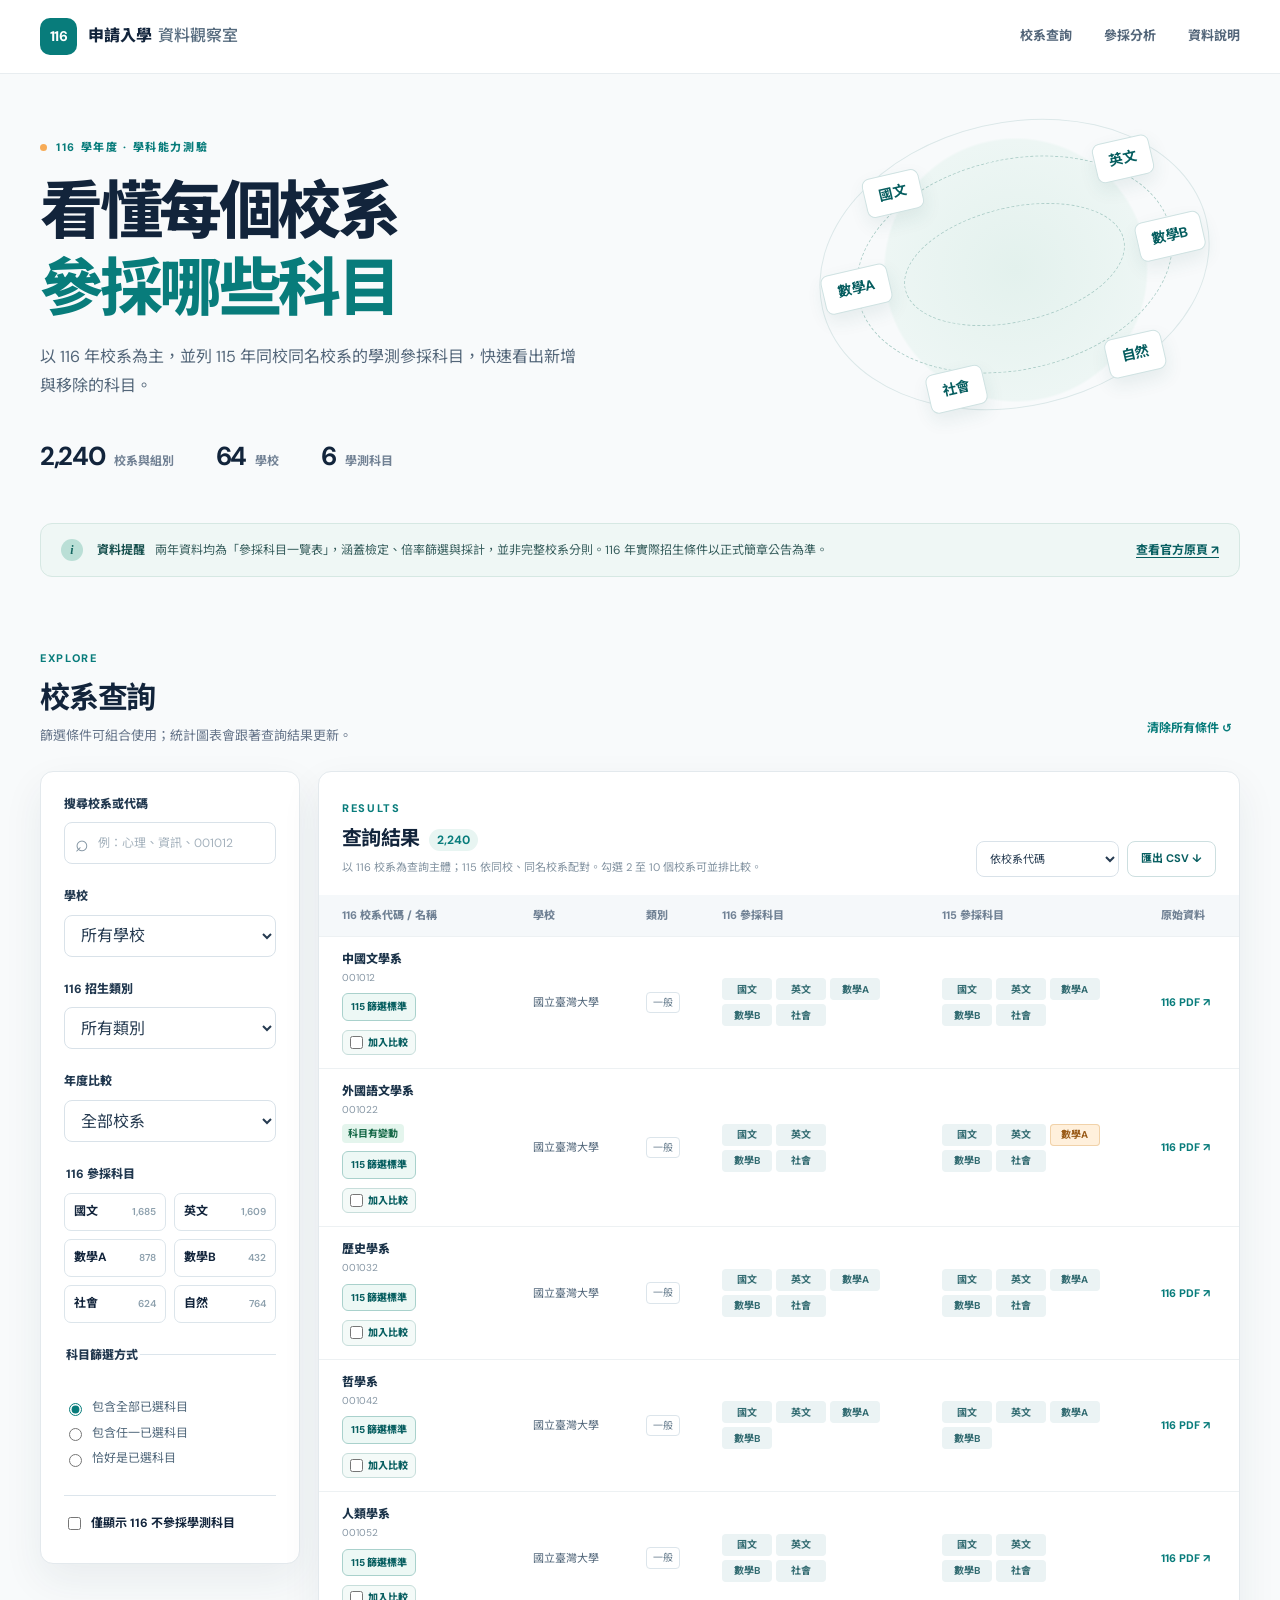
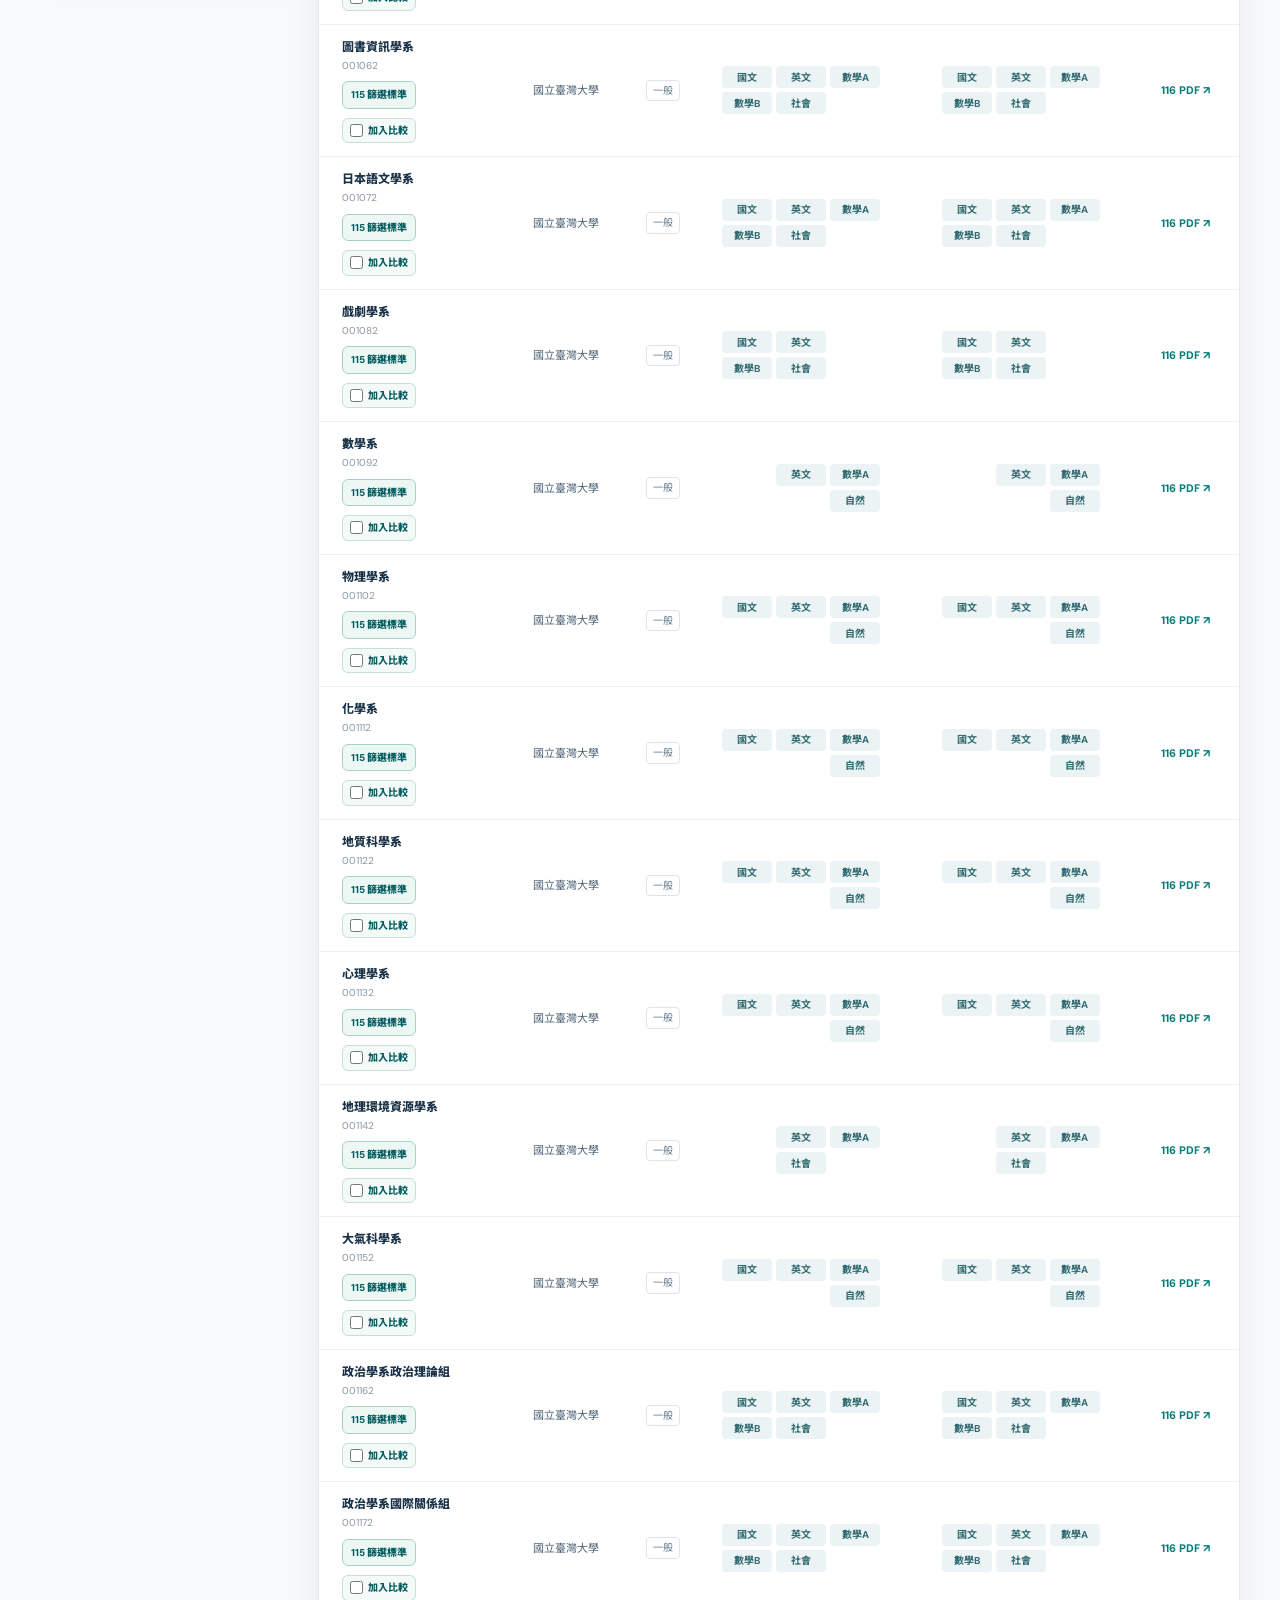
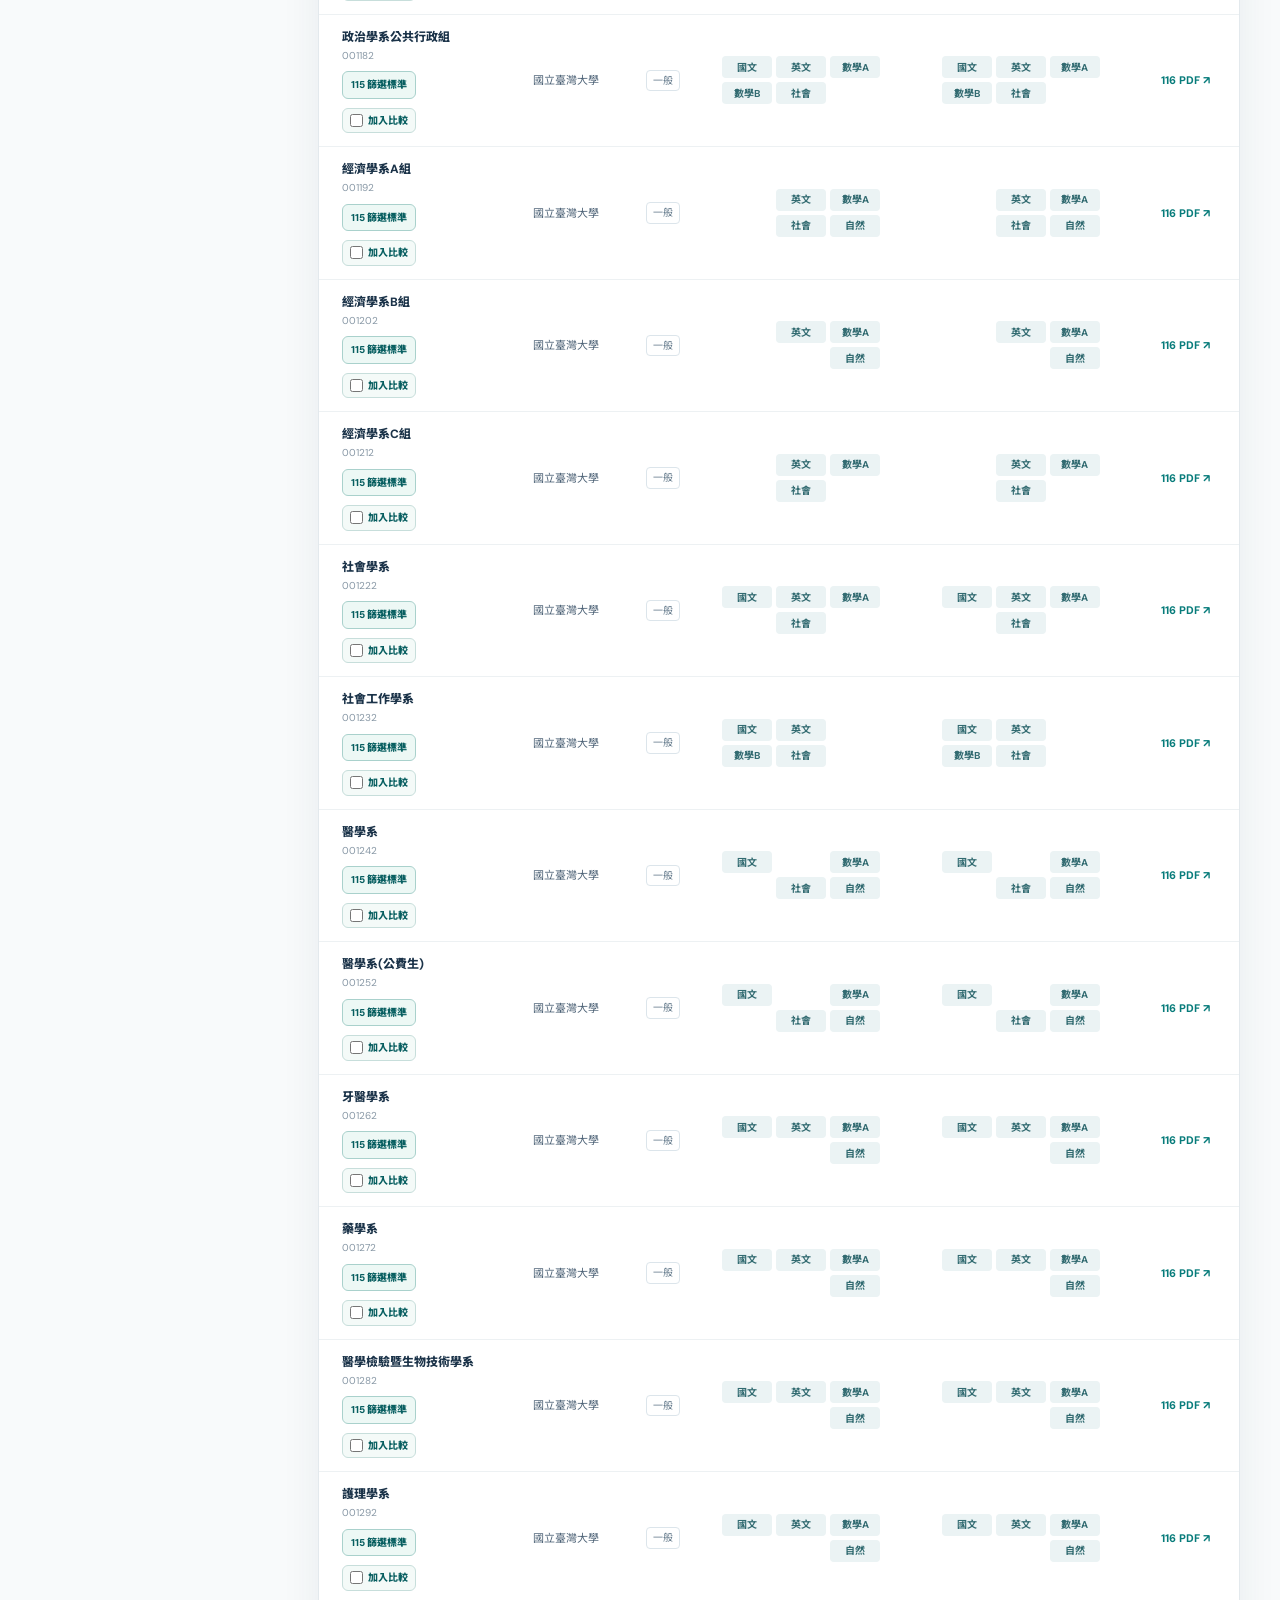
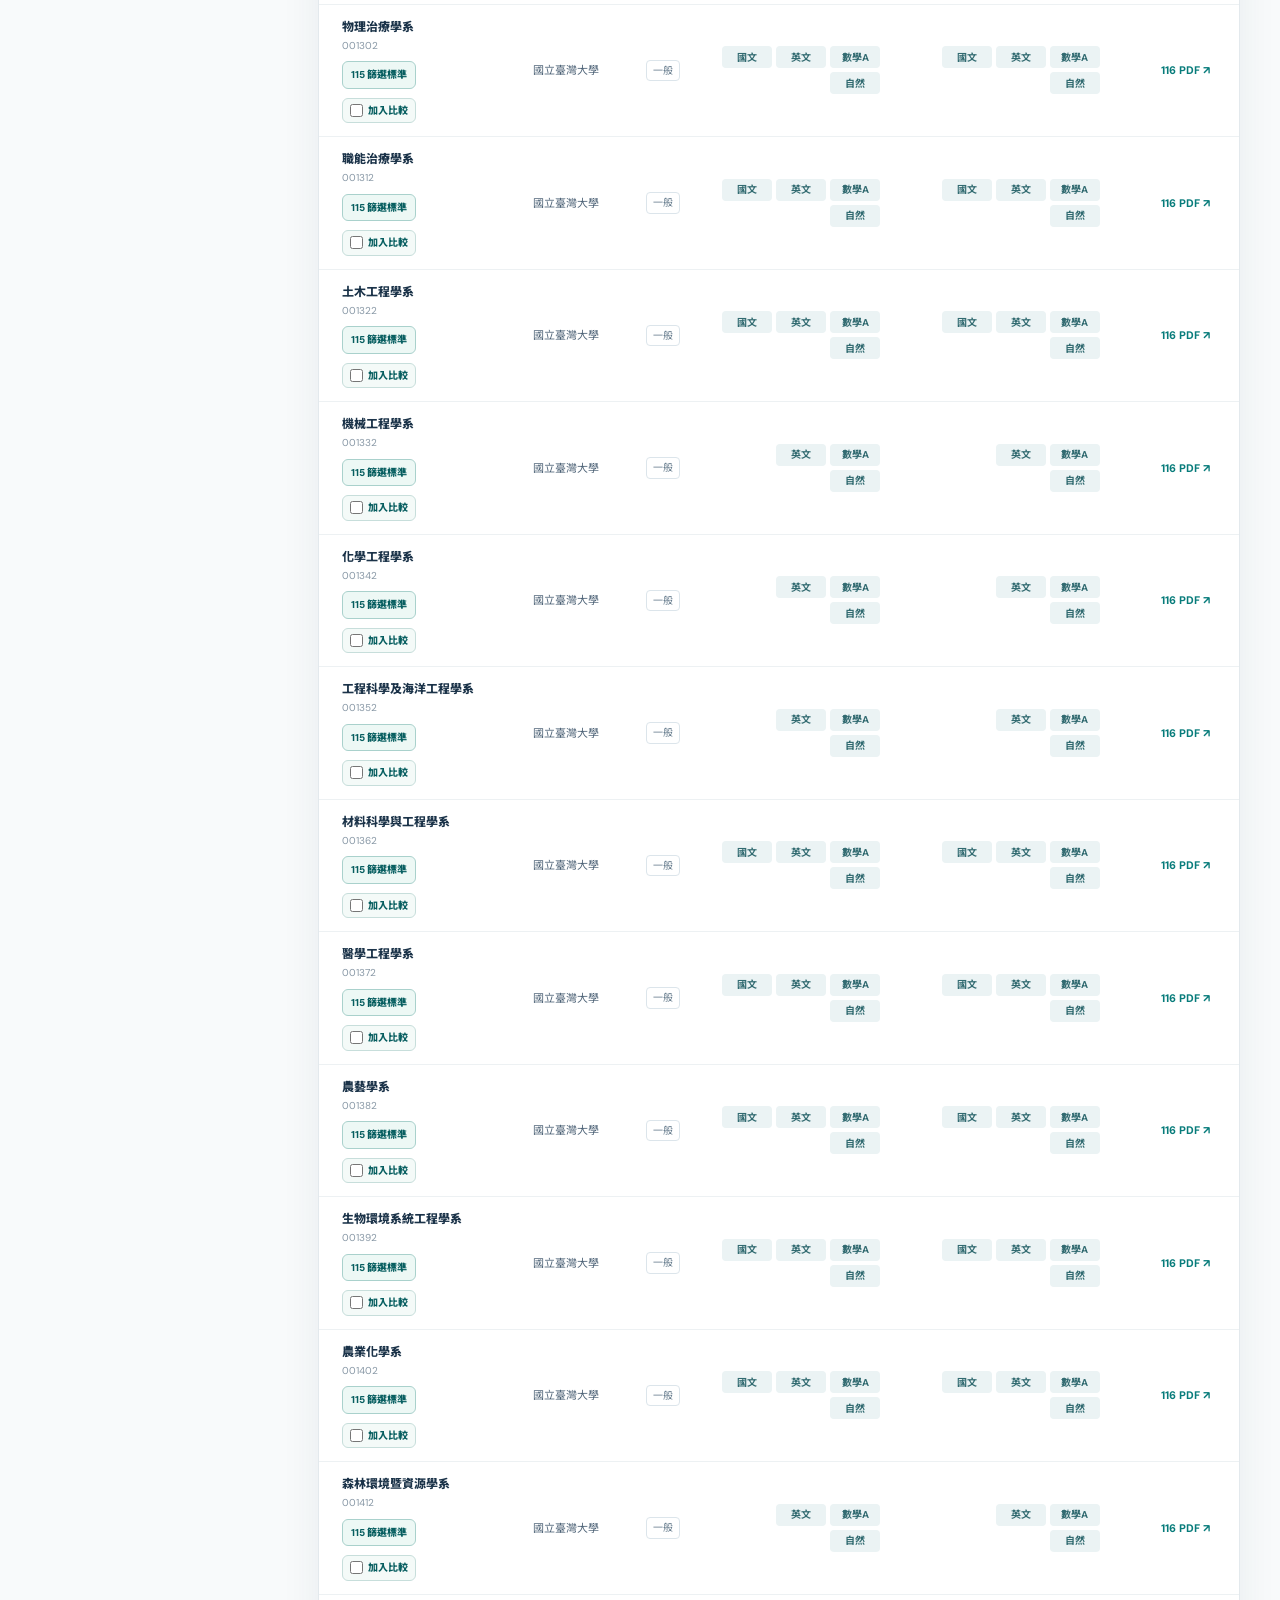
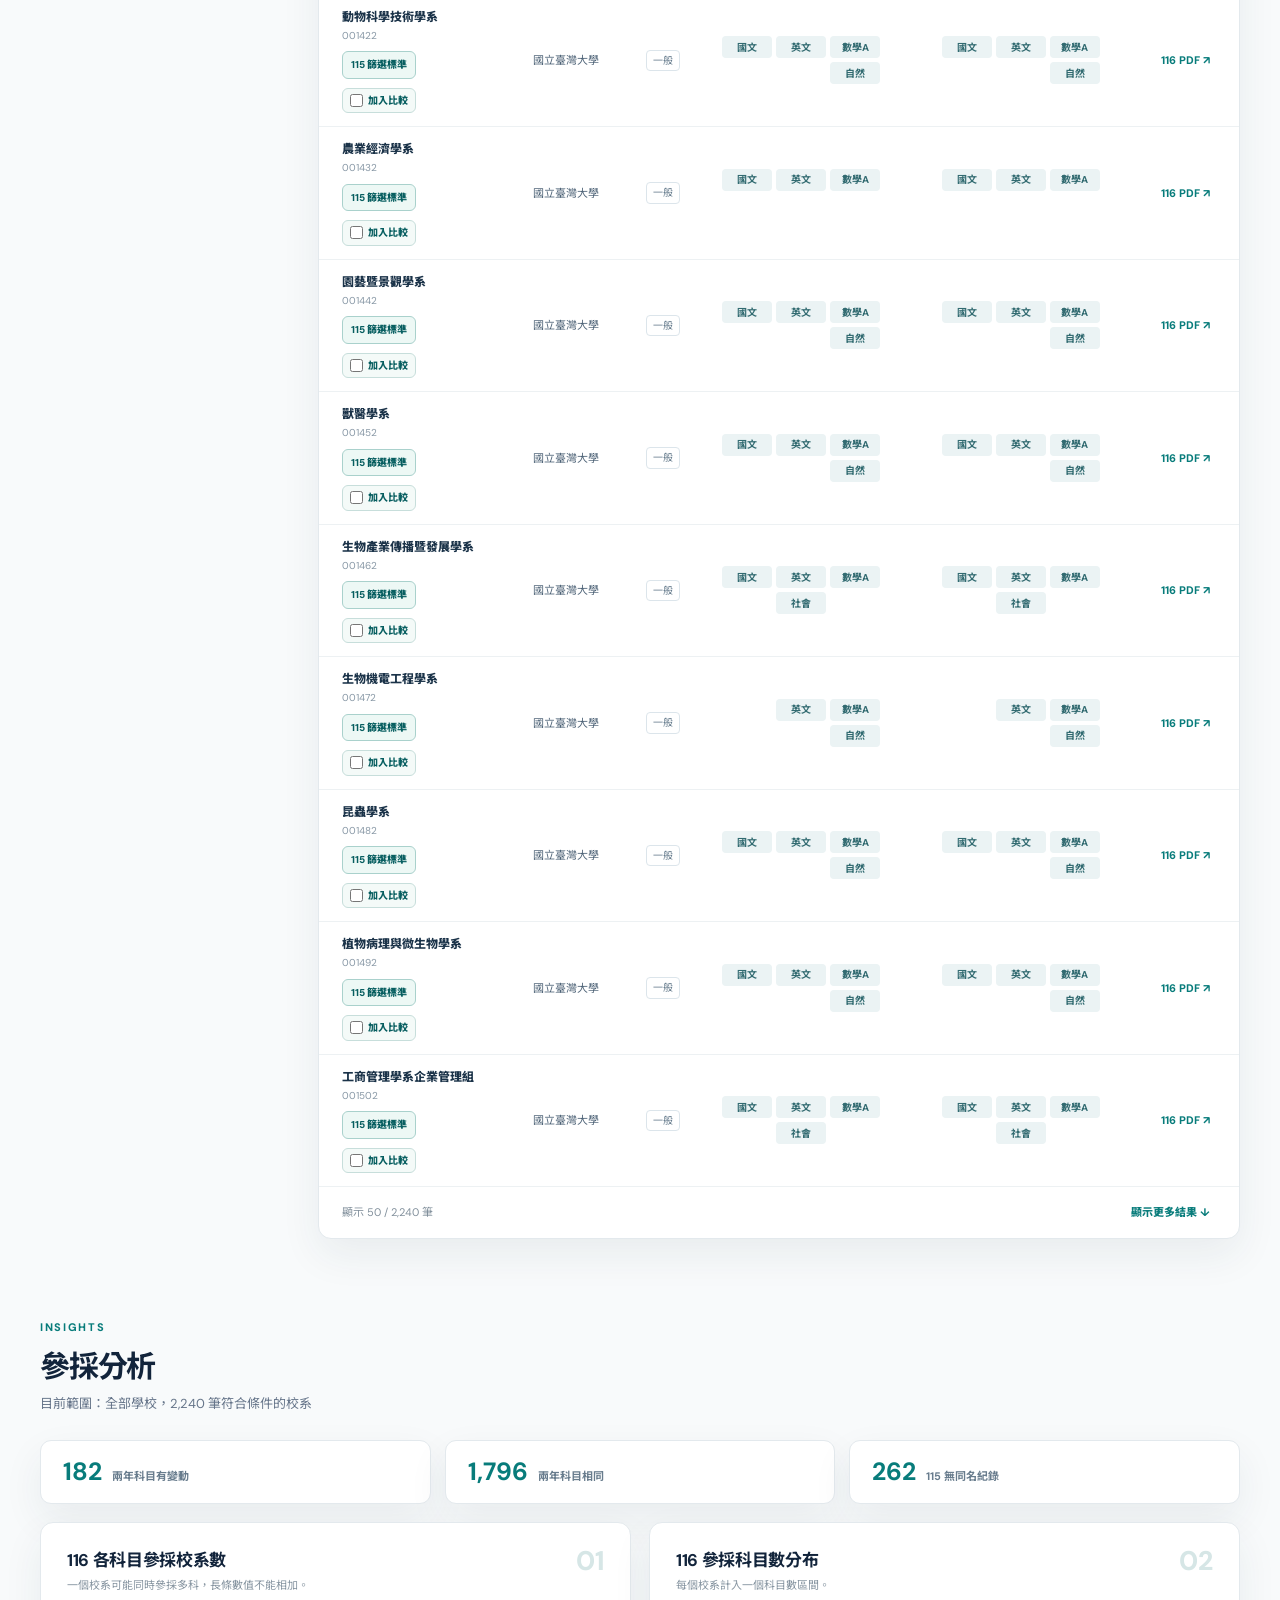
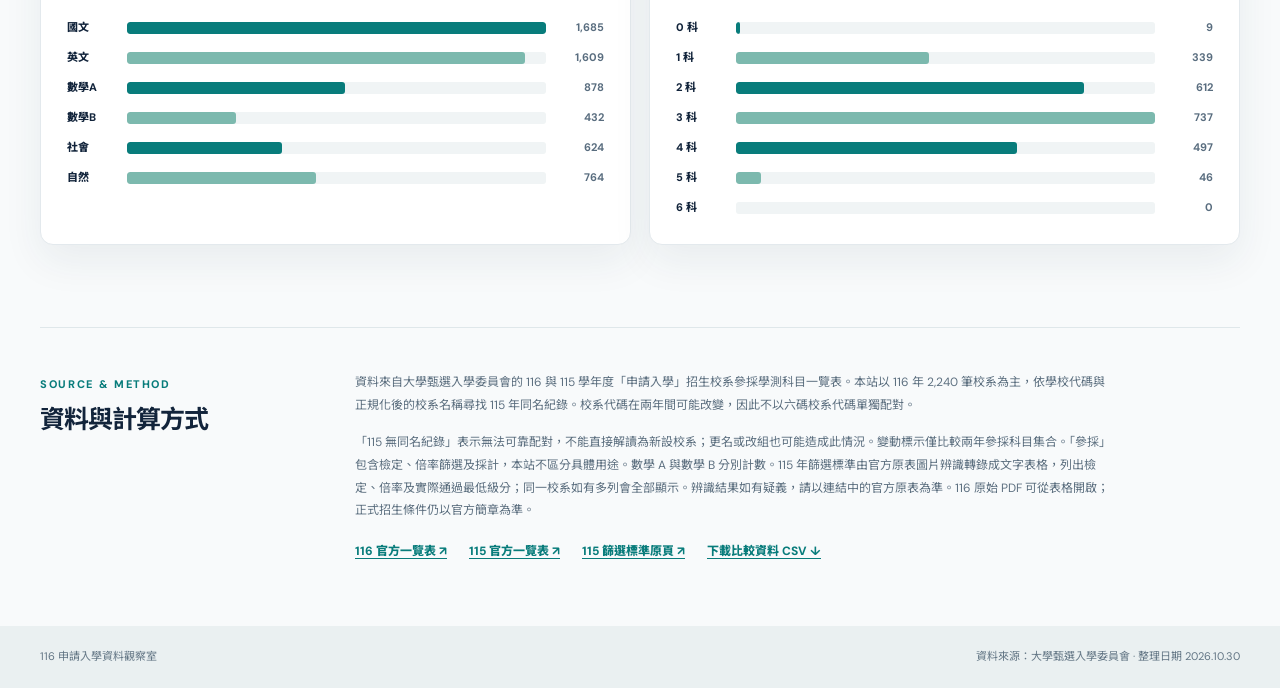
==== commit a7e90765: "Add files via upload" ====
--- a/index.html
+++ b/index.html
@@ -5,9 +5,9 @@
   <meta name="viewport" content="width=device-width, initial-scale=1">
   <meta name="description" content="比較 116 與 115 學年度大學申請入學校系學測科目參採情形。">
   <title>116／115 申請入學參採科目比較</title>
-  <link rel="stylesheet" href="styles.css?v=20261102b">
+  <link rel="stylesheet" href="styles.css?v=20261102g">
   <script src="data/programs.js" defer></script>
-  <script src="app.js?v=20261102b" defer></script>
+  <script src="app.js?v=20261102i" defer></script>
 </head>
 <body>
   <header class="topbar">
@@ -54,7 +54,7 @@
           <a class="mobile-results-link" href="#results">查看查詢結果 ↓</a>
         </aside>
         <div class="results-panel" id="results">
-          <div class="results-head"><div><span class="kicker">RESULTS</span><h3>查詢結果 <span id="result-count" class="count-badge">—</span></h3><p class="results-subtitle">以 116 校系為查詢主體；115 依同校、同名校系配對。可點校系旁按鈕查看 115 年篩選標準。</p></div><div class="results-actions"><label for="sort" class="sr-only">排序</label><select id="sort" aria-label="排序"><option value="code">依校系代碼</option><option value="school">依學校名稱</option><option value="subjectCount">依116科目數</option></select><button id="export-csv" class="outline-button" type="button">匯出 CSV ↓</button></div></div>
+          <div class="results-head"><div><span class="kicker">RESULTS</span><h3>查詢結果 <span id="result-count" class="count-badge">—</span></h3><p class="results-subtitle">以 116 校系為查詢主體；115 依同校、同名校系配對。勾選 2 至 10 個校系可並排比較。</p></div><div class="results-actions"><label for="sort" class="sr-only">排序</label><select id="sort" aria-label="排序"><option value="code">依校系代碼</option><option value="school">依學校名稱</option><option value="subjectCount">依116科目數</option></select><button id="export-csv" class="outline-button" type="button">匯出 CSV ↓</button></div></div>
           <div class="table-scroll"><table><thead><tr><th scope="col">116 校系代碼 / 名稱</th><th scope="col">學校</th><th scope="col">類別</th><th scope="col">116 參採科目</th><th scope="col">115 參採科目</th><th scope="col">原始資料</th></tr></thead><tbody id="result-rows"></tbody></table></div>
           <div id="empty-state" class="empty-state" hidden>沒有符合條件的校系。試著減少科目或清除條件。</div>
           <div class="table-footer"><span id="showing-count"></span><button id="show-more" type="button">顯示更多結果 ↓</button></div>
@@ -70,11 +70,23 @@
 
     <section class="about wrap" id="about"><div><span class="kicker">SOURCE & METHOD</span><h2>資料與計算方式</h2></div><div class="about-copy"><p>資料來自大學甄選入學委員會的 116 與 115 學年度「申請入學」招生校系參採學測科目一覽表。本站以 116 年 2,240 筆校系為主，依學校代碼與正規化後的校系名稱尋找 115 年同名紀錄。校系代碼在兩年間可能改變，因此不以六碼校系代碼單獨配對。</p><p>「115 無同名紀錄」表示無法可靠配對，不能直接解讀為新設校系；更名或改組也可能造成此情況。變動標示僅比較兩年參採科目集合。「參採」包含檢定、倍率篩選及採計，本站不區分具體用途。數學 A 與數學 B 分別計數。115 年篩選標準由官方原表圖片辨識轉錄成文字表格，列出檢定、倍率及實際通過最低級分；同一校系如有多列會全部顯示。辨識結果如有疑義，請以連結中的官方原表為準。116 原始 PDF 可從表格開啟；正式招生條件仍以官方簡章為準。</p><div class="source-links"><a href="https://www.cac.edu.tw/apply116/Classification_BriefForm.php" target="_blank" rel="noopener noreferrer">116 官方一覽表 ↗</a><a href="https://www.cac.edu.tw/apply115/Classification_BriefForm.php" target="_blank" rel="noopener noreferrer">115 官方一覽表 ↗</a><a href="https://www.cac.edu.tw/CacLink/apply115/115Apply_sievE_Result_querY_615JG8Wgh9d/html_sieve_result_115_Zx57f1dW/Standard/collegeList.htm" target="_blank" rel="noopener noreferrer">115 篩選標準原頁 ↗</a><a href="data/programs.csv" download>下載比較資料 CSV ↓</a></div></div></section>
   </main>
+  <div id="compare-tray" class="compare-tray" hidden aria-live="polite"><div><strong id="compare-count">已選 0 / 10 個校系</strong><span id="compare-hint">再選 1 個校系即可比較</span></div><div class="compare-tray-actions"><button id="compare-clear" type="button">清除已選</button><button id="compare-open" type="button" disabled>開始比較</button></div></div>
+  <dialog id="compare-dialog" class="compare-dialog" aria-labelledby="compare-title">
+    <div class="compare-dialog-head"><div><h2 id="compare-title">校系比較</h2><p id="compare-description"></p></div><button id="compare-close" type="button" aria-label="關閉校系比較">關閉 ×</button></div>
+    <p id="compare-help" class="compare-help">左右捲動可查看所有已選校系。115 年最低分數已核對官方原圖，檢定與倍率由原圖辨識整理；116 年目前只有參採科目資料。</p>
+    <div id="compare-scroll" class="compare-scroll"><table id="compare-table"></table></div>
+    <div class="compare-dialog-foot"><button id="compare-done" type="button">關閉比較</button></div>
+  </dialog>
   <dialog id="standards-dialog" class="standards-dialog" aria-labelledby="standards-title">
     <div class="standards-dialog-head"><div><span class="kicker">115 SCREENING STANDARD</span><h2 id="standards-title"></h2><p id="standards-description"></p></div><button id="standards-close" class="standards-close" type="button" aria-label="關閉篩選標準">×</button></div>
-    <p class="standards-help">115 最低通過分數來自官方篩選標準原表；檢定標準與篩選倍率由圖片辨識整理。學測成績採計方式與學測占甄選總成績比例來自 115 年校系分則。116 年目前留白，日後填入且與 115 年不同的數值會以紅字標示。若有疑義，請核對官方原始資料。</p>
+    <p class="standards-help">115 最低通過分數已重新核對官方原圖，包含多行科目組合；檢定標準與篩選倍率由圖片辨識整理。學測成績採計方式與學測占甄選總成績比例來自 115 年校系分則。116 年目前留白，日後填入且與 115 年不同的數值會以紅字標示。若有疑義，請核對官方原始資料。</p>
     <div id="standards-content"></div>
     <div class="standards-dialog-foot"><div class="standard-source-links"><a id="standards-source" target="_blank" rel="noopener noreferrer">115 篩選標準原表 ↗</a><a id="school-detail-source" target="_blank" rel="noopener noreferrer">115 校系分則 ↗</a></div><button id="standards-done" class="outline-button" type="button">關閉</button></div>
+  </dialog>
+  <dialog id="pdf-dialog" class="pdf-dialog" aria-labelledby="pdf-title">
+    <div class="pdf-dialog-head"><div><h2 id="pdf-title"></h2><p id="pdf-page"></p></div><button id="pdf-close" class="pdf-close" type="button" aria-label="關閉 PDF 並返回查詢">關閉 ×</button></div>
+    <iframe id="pdf-frame" title="116 原始 PDF"></iframe>
+    <div class="pdf-dialog-foot"><a id="pdf-download" download>下載 PDF</a><button id="pdf-done" class="outline-button" type="button">關閉並返回查詢</button></div>
   </dialog>
   <footer><div class="wrap footer-inner"><span>116 申請入學資料觀察室</span><span>資料來源：大學甄選入學委員會 · 整理日期 2026.10.30</span></div></footer>
 </body>
--- a/styles.css
+++ b/styles.css
@@ -1,68 +1,89 @@
-@import url('https://fonts.googleapis.com/css2?family=DM+Sans:wght@400;500;600;700&family=Noto+Sans+TC:wght@400;500;600;700;800&display=swap');
-:root{--ink:#12243b;--muted:#66758a;--line:#dce5ec;--soft:#f5f8fa;--teal:#087c7b;--teal-dark:#075e60;--lime:#dcecb9;--white:#fff;--shadow:0 16px 40px rgba(24,53,73,.07)}
-*{box-sizing:border-box}html{scroll-behavior:smooth}body{margin:0;color:var(--ink);font-family:'DM Sans','Noto Sans TC',system-ui,sans-serif;background:#f8fafb;line-height:1.55}button,input,select{font:inherit}button{cursor:pointer}a{color:inherit}.wrap{width:min(1200px,calc(100% - 48px));margin-inline:auto}.sr-only{position:absolute;width:1px;height:1px;padding:0;margin:-1px;overflow:hidden;clip:rect(0,0,0,0);white-space:nowrap;border:0}
-.topbar{height:74px;background:#fff;border-bottom:1px solid #e8edf0}.topbar-inner{height:100%;display:flex;align-items:center;justify-content:space-between}.brand{display:flex;align-items:center;gap:11px;font-weight:800;font-size:16px;letter-spacing:.01em}.brand-mark{width:37px;height:37px;border-radius:10px;background:var(--teal);color:#fff;display:grid;place-items:center;font-size:14px;letter-spacing:-.03em}.brand-light{font-weight:500;color:#566b7e;margin-left:5px}.topbar nav{display:flex;gap:32px;font-size:13px;font-weight:700;color:#526579}.topbar nav a{text-decoration:none}.topbar nav a:hover{color:var(--teal)}
-.hero{min-height:400px;position:relative;overflow:hidden;padding-top:65px;padding-bottom:47px}.eyebrow,.kicker{font-size:11px;font-weight:800;letter-spacing:.15em;color:var(--teal);text-transform:uppercase}.eyebrow{display:flex;align-items:center;gap:9px}.eyebrow-dot{width:7px;height:7px;border-radius:50%;background:#f7ab56}.hero h1{font-size:clamp(37px,5vw,63px);line-height:1.22;letter-spacing:-.055em;margin:18px 0 14px;font-weight:800}.hero h1 em{font-style:normal;color:var(--teal)}.hero-lead{max-width:550px;color:#536679;font-size:16px;line-height:1.85;margin:0}.hero-metrics{display:flex;gap:42px;margin-top:35px}.hero-metrics div{display:flex;align-items:baseline;gap:9px}.hero-metrics strong{font-size:26px;letter-spacing:-.05em}.hero-metrics span{color:#718194;font-size:12px;font-weight:700}.hero-art{position:absolute;right:28px;top:48px;width:395px;height:285px;border-radius:50%;border:1px solid #dce8e9;background:radial-gradient(circle at 50% 52%,#e3f1ed 0,#edf6f4 53%,transparent 54%);transform:rotate(-13deg)}.hero-art:before,.hero-art:after{content:'';position:absolute;inset:36px;border:1px dashed #afcfca;border-radius:50%}.hero-art:after{inset:84px}.hero-art span{position:absolute;background:#fff;border:1px solid #cfe2e2;border-radius:8px;padding:8px 14px;box-shadow:0 8px 18px #225c5e16;font-size:14px;font-weight:700;color:var(--teal-dark)}.hero-art span:nth-child(1){left:65px;top:25px}.hero-art span:nth-child(2){right:38px;top:43px}.hero-art span:nth-child(3){left:3px;top:110px}.hero-art span:nth-child(4){right:5px;top:129px}.hero-art span:nth-child(5){left:83px;bottom:13px}.hero-art span:nth-child(6){right:70px;bottom:7px}
-.notice{display:flex;align-items:center;gap:14px;background:#eff7f5;border:1px solid #d6e8e3;border-radius:12px;padding:15px 20px;color:#375e5d;font-size:12px}.notice-icon{width:22px;height:22px;flex:none;border-radius:50%;background:#badfd6;color:#136660;display:grid;place-items:center;font-family:Georgia,serif;font-weight:bold;font-style:italic}.notice p{flex:1;margin:0;line-height:1.7}.notice strong{margin-right:7px;color:#154f4d}.notice a{white-space:nowrap;color:var(--teal-dark);font-weight:700;text-underline-offset:3px}
-.workspace{padding-top:68px}.section-heading{display:flex;align-items:end;justify-content:space-between;margin-bottom:25px}.section-heading h2,.about h2{font-size:30px;letter-spacing:-.04em;margin:5px 0 4px}.section-heading p{font-size:13px;color:var(--muted);margin:0}.text-button{border:0;background:none;color:var(--teal);font-weight:700;font-size:12px;padding:8px}.text-button:hover{text-decoration:underline}.workspace-grid{display:grid;grid-template-columns:260px minmax(0,1fr);align-items:start;gap:18px}.filters,.results-panel,.chart-card{background:#fff;border:1px solid #e3e9ed;border-radius:13px;box-shadow:var(--shadow)}.filters{padding:23px}.field-label{display:block;font-weight:800;font-size:12px;margin:0 0 9px;color:#21384f}.filters select,.results-actions select,.search-box{width:100%;height:42px;border:1px solid #d9e2e9;border-radius:8px;background:#fff;color:#263b51}.filters select{padding:0 12px;margin-bottom:23px}.filters select:focus,.search-box:focus-within,.results-actions select:focus{outline:2px solid #9bd3cb;outline-offset:1px}.search-box{display:flex;align-items:center;gap:7px;padding:0 10px;margin-bottom:23px}.search-box span{font-size:23px;color:#8193a1;line-height:1}.search-box input{width:100%;border:0;outline:0;font-size:12px;background:transparent}.search-box input::placeholder{color:#a5b2bd}.subject-fieldset,.mode-fieldset{border:0;padding:0;margin:0}.subject-options{display:grid;grid-template-columns:1fr 1fr;gap:8px;margin-bottom:23px}.subject-option{display:flex;align-items:center;justify-content:space-between;gap:5px;min-height:38px;padding:0 9px;border:1px solid #dce5eb;border-radius:7px;font-size:12px;font-weight:700;cursor:pointer;user-select:none}.subject-option:hover{border-color:#84bdb7}.subject-option:has(input:checked){background:#e7f4f0;border-color:#61aaa2;color:var(--teal-dark)}.subject-option input{position:absolute;opacity:0;pointer-events:none}.subject-option small{color:#8da0ad;font-size:10px;font-weight:600}.subject-option:has(input:checked) small{color:#51837d}.subject-option:focus-within{outline:2px solid #4fa79b;outline-offset:2px}.mode-fieldset{padding-top:18px;border-top:1px solid var(--line)}.mode-fieldset label,.no-subject{display:flex;align-items:center;gap:7px;font-size:12px;color:#52697c;margin:7px 0;cursor:pointer}.mode-fieldset input,.no-subject input{accent-color:var(--teal)}.no-subject{padding-top:18px;border-top:1px solid var(--line);margin-top:20px;font-weight:700;color:var(--ink)}
-.results-panel{min-width:0;overflow:hidden}.results-head{display:flex;align-items:end;justify-content:space-between;gap:15px;padding:23px 23px 18px}.results-head h3{font-size:20px;letter-spacing:-.03em;margin:4px 0 0}.count-badge{font-size:12px;color:var(--teal);background:#e8f5f2;padding:3px 8px;border-radius:20px;vertical-align:middle;margin-left:5px;letter-spacing:0}.results-actions{display:flex;gap:8px}.results-actions select{width:143px;height:36px;padding:0 9px;font-size:11px}.outline-button{height:36px;padding:0 13px;border:1px solid #cddfe0;border-radius:8px;background:#fff;color:var(--teal-dark);font-weight:700;font-size:11px;white-space:nowrap}.outline-button:hover{background:#e9f5f3}.table-scroll{overflow-x:auto}table{border-collapse:collapse;width:100%;min-width:730px;text-align:left}thead{background:#f5f8fa}th{font-size:11px;color:#718295;padding:12px 16px;font-weight:800;white-space:nowrap}th:first-child,td:first-child{padding-left:23px}td{padding:13px 16px;border-top:1px solid #edf1f3;font-size:12px;vertical-align:middle}tbody tr:hover{background:#f9fcfb}.program-name{display:block;font-weight:800;color:#1b3349;line-height:1.5}.program-code{display:block;font-size:10px;color:#8797a5;margin-top:2px;font-variant-numeric:tabular-nums}.school-name{font-size:11px;color:#4f6478;white-space:nowrap}.category{display:inline-block;border:1px solid #dce5eb;border-radius:4px;padding:2px 6px;font-size:10px;color:#697e8f;white-space:nowrap}.tags{display:flex;flex-wrap:wrap;gap:4px;max-width:265px}.tag{padding:3px 6px;border-radius:4px;background:#ebf3f4;color:#326b71;font-weight:700;font-size:10px;white-space:nowrap}.tag.no{background:#f2f3f4;color:#87919a}.pdf-link{color:var(--teal);font-weight:800;font-size:11px;text-decoration:none;white-space:nowrap}.pdf-link:hover{text-decoration:underline}.empty-state{padding:42px;text-align:center;color:var(--muted);font-size:13px}.table-footer{display:flex;align-items:center;justify-content:space-between;padding:16px 23px;border-top:1px solid #edf1f3;color:#82909c;font-size:11px}.table-footer button{border:0;background:none;color:var(--teal);font-size:11px;font-weight:800}.table-footer button:hover{text-decoration:underline}
-.insights{padding-top:75px;padding-bottom:82px}.insight-grid{display:grid;grid-template-columns:1fr 1fr;gap:18px}.chart-card{padding:24px 26px 28px}.card-head{display:flex;justify-content:space-between;gap:20px;margin-bottom:25px}.card-head h3{font-size:17px;margin:0 0 4px;letter-spacing:-.02em}.card-head p{font-size:11px;color:#8795a1;margin:0}.card-symbol{font-size:27px;font-weight:800;color:#d6e6e6;line-height:1}.bar-chart{display:grid;gap:13px}.bar-row{display:grid;grid-template-columns:50px minmax(0,1fr) 48px;gap:10px;align-items:center;font-size:11px}.bar-label{font-weight:800}.bar-track{height:12px;border-radius:3px;background:#f0f4f5;overflow:hidden}.bar-fill{height:100%;width:0;background:var(--teal);border-radius:3px;transition:width .25s ease}.bar-row:nth-child(2n) .bar-fill{background:#7cb9ae}.bar-value{text-align:right;color:#596d7f;font-weight:700;font-variant-numeric:tabular-nums}.count-chart .bar-row{grid-template-columns:50px minmax(0,1fr) 48px}
-.about{border-top:1px solid #dfe7ea;padding-top:43px;padding-bottom:65px;display:grid;grid-template-columns:260px 1fr;gap:55px}.about h2{font-size:25px}.about-copy{max-width:760px}.about-copy p{margin:0 0 14px;color:#5d7080;font-size:12px;line-height:1.9}.source-links{display:flex;gap:22px;margin-top:20px}.source-links a{color:var(--teal);font-size:12px;font-weight:800;text-underline-offset:3px}footer{background:#eaf0f1;color:#637685}.footer-inner{min-height:62px;display:flex;align-items:center;justify-content:space-between;gap:20px;font-size:11px}
-@media(max-width:1000px){.hero-art{opacity:.35;right:-80px}.workspace-grid{grid-template-columns:235px minmax(0,1fr)}.filters{padding:18px}}@media(max-width:760px){.wrap{width:min(100% - 28px,1200px)}.topbar{height:64px}.topbar nav{gap:12px;font-size:11px}.brand{font-size:12px}.brand-light{display:none}.hero{padding-top:44px;min-height:350px}.hero-art{width:250px;height:190px;top:120px;right:-95px;opacity:.28}.hero-art span{font-size:9px;padding:4px 7px}.hero-lead{position:relative;font-size:14px;max-width:480px}.hero-metrics{position:relative;gap:18px;flex-wrap:wrap}.hero-metrics div{display:block}.hero-metrics strong{font-size:22px}.hero-metrics span{display:block}.notice{align-items:flex-start;flex-wrap:wrap}.notice p{flex:1 1 calc(100% - 40px)}.notice a{margin-left:36px}.workspace{padding-top:48px}.section-heading h2{font-size:25px}.workspace-grid,.insight-grid,.about{grid-template-columns:1fr}.filters{display:grid;grid-template-columns:1fr 1fr;column-gap:14px}.filters>.field-label,.filters>.search-box,.filters>select,.filters>fieldset,.filters>.no-subject{grid-column:1/-1}.subject-options{grid-template-columns:repeat(3,1fr)}.results-head{align-items:start}.insights{padding-top:54px;padding-bottom:58px}.about{gap:14px}.footer-inner{flex-wrap:wrap;padding:15px 0}}@media(max-width:520px){.topbar nav a:last-child{display:none}.hero h1{font-size:38px}.hero-metrics{gap:24px}.notice{padding:14px}.results-head{display:block}.results-actions{margin-top:14px}.results-actions select{flex:1}.subject-options{grid-template-columns:1fr 1fr}.section-heading{align-items:start}.section-heading .text-button{margin-top:20px;white-space:nowrap}.chart-card{padding:20px}.source-links{flex-wrap:wrap;gap:10px 20px}}
-.results-subtitle{margin:5px 0 0;color:#8393a1;font-size:11px}
-table{min-width:920px}
-.results-panel .tags{display:grid;grid-template-columns:repeat(3,minmax(0,1fr));gap:4px;width:158px;max-width:100%}.tag-slot{display:block;min-width:0;min-height:22px}.tag-slot .tag{display:grid;place-items:center;min-width:0;width:100%;height:100%;padding:3px 2px;text-align:center}.subject-empty-note{grid-column:1/-1;color:#87919a;font-size:10px}
-.tag.added{background:#daf2e5;color:#126749;box-shadow:inset 0 0 0 1px #aedfc5}
-.tag.removed{background:#fff0dc;color:#9a5b18;box-shadow:inset 0 0 0 1px #f1d2a9}
-.change-pill{display:inline-block;margin-top:6px;padding:2px 6px;border-radius:4px;font-size:10px;font-weight:700}
-.change-pill.changed{background:#e4f5ed;color:#176948}
-.change-pill.unmatched-pill{background:#f0f2f5;color:#637386}
-.previous-code{display:block;margin-top:5px;font-size:10px;color:#8b9aaa;white-space:nowrap}
-.unmatched{color:#8d9ca9;font-size:11px;white-space:nowrap}
-.comparison-overview{display:grid;grid-template-columns:repeat(3,1fr);gap:14px;margin-bottom:18px}
-.comparison-overview div{display:flex;align-items:baseline;gap:10px;padding:18px 22px;background:#fff;border:1px solid #e3e9ed;border-radius:11px;box-shadow:var(--shadow)}
-.comparison-overview strong{font-size:25px;line-height:1;color:var(--teal);font-variant-numeric:tabular-nums}
-.comparison-overview span{font-size:11px;color:#687c8d;font-weight:700}
-@media(max-width:760px){.comparison-overview{gap:8px}.comparison-overview div{padding:14px;display:block}.comparison-overview strong,.comparison-overview span{display:block}.comparison-overview span{margin-top:7px}}
-
-.standard-button{display:block;margin-top:8px;padding:5px 8px;border:1px solid #a9d1cc;border-radius:6px;background:#edf8f5;color:var(--teal-dark);font-size:10px;font-weight:800;white-space:nowrap}
-.standard-button:hover:not(:disabled){background:#d9f0eb}
-.standard-button:focus-visible{outline:2px solid var(--teal);outline-offset:2px}
-.standard-button:disabled{color:#98a4ad;background:#f4f6f7;border-color:#e2e7ea;cursor:not-allowed}
-.standards-dialog{width:min(960px,calc(100% - 28px));max-width:none;max-height:min(86vh,900px);margin:auto;padding:0;border:1px solid #cddfe0;border-radius:14px;box-shadow:0 25px 80px #12243b4d;color:var(--ink);background:#fff}
-.standards-dialog[open]{position:fixed;z-index:30}.dialog-open:before{content:'';position:fixed;inset:0;background:rgba(14,33,48,.62);z-index:29}
-.standards-dialog::backdrop{background:rgba(14,33,48,.62)}
-.standards-dialog-head{display:flex;justify-content:space-between;align-items:start;gap:18px;padding:24px 28px 12px}
-.standards-dialog-head h2{margin:4px 0 2px;font-size:22px;line-height:1.4}
-.standards-dialog-head p{margin:0;color:var(--muted);font-size:12px}
-.standards-close{flex:none;width:34px;height:34px;border:0;border-radius:7px;background:#eef3f4;color:#435d6c;font-size:25px;line-height:1}
-.standards-close:hover{background:#dce9e9}
-.standards-help{margin:0;padding:0 28px 18px;color:#617588;font-size:12px;line-height:1.7}
-#standards-content{max-height:calc(min(86vh,900px) - 205px);overflow-y:auto;padding:0 28px 12px}
-.standard-record{margin-bottom:20px;border:1px solid #dce7e8;border-radius:10px;padding:18px;background:#fff}
-.standard-record h3{margin:0 0 12px;color:#435e6c;font-size:13px}
-.standard-details{display:flex;flex-wrap:wrap;gap:8px 24px;margin:0 0 16px;padding:10px 12px;border-radius:7px;background:#f4f8f8}
-.standard-details div{display:flex;gap:7px}.standard-details dt{font-size:11px;color:#697e8a}.standard-details dd{margin:0;font-size:12px;font-weight:800}
-.standard-grid{display:grid;grid-template-columns:repeat(2,minmax(0,1fr));gap:18px}
-.score-grid{display:grid;grid-template-columns:repeat(2,minmax(0,1fr));gap:18px;margin-top:18px}
-.score-table{table-layout:fixed}.score-table th,.score-table td{width:50%}.score-table tbody td{font-size:12px;line-height:1.6}.score-table tbody td:first-child{font-weight:800;color:#1a4450}.score-table tbody td:last-child{color:#456172}.score-table tbody td.changed-year{color:#bf2330;font-weight:900}
-.standard-section{min-width:0}.standard-section h4{margin:0 0 8px;font-size:13px;color:var(--teal-dark)}
-.pass-section{grid-column:1/-1;padding:15px;border:1px solid #f0c7c7;border-radius:9px;background:#fff5f4}.pass-section h4{color:#b4232f;font-size:15px}.pass-table{table-layout:fixed;background:#fff}
-.criteria-table{min-width:0;width:100%;border:1px solid #e0e9ed;border-radius:6px;overflow:hidden}
-.criteria-table th,.criteria-table td{padding:6px 8px;font-size:11px;vertical-align:top;border-top:1px solid #e9eff1;white-space:normal;overflow-wrap:anywhere}
-.criteria-table thead th{border-top:0;background:#edf5f4;color:#466775}.criteria-table tbody th{font-weight:700;color:#415b6b;width:58%}.criteria-table tbody td{font-weight:800;color:#1a4450}
-.compare-table{table-layout:fixed}.compare-table th:first-child{width:48%}.compare-table th:nth-child(2),.compare-table th:nth-child(3){width:26%}.compare-table tbody th{width:48%}.compare-table .current-year{color:#456172}.compare-table .changed-year{color:#bf2330;font-weight:900}.pass-table .pass-score{color:#bf2330;font-size:14px;font-weight:900}.pass-table .pass-empty{color:#8797a5}
-.pass-table th:first-child{width:38%}.pass-table tbody th{width:38%}
-.criteria-table .ocr-uncertain{color:#8a5418}.ocr-uncertain sup{margin-left:2px;font-size:9px}
-.pass-table .pass-score.ocr-uncertain{color:#bf2330}
-.standard-extra{display:flex;gap:15px;align-items:baseline;margin-top:13px;padding:10px 12px;border-radius:6px;background:#f4f8f8;font-size:12px}.standard-extra strong{color:#4b6673}.standard-extra span{font-weight:800}
-.standard-error{padding:20px;border-radius:8px;background:#fff4ed;color:#85512b;font-size:13px}
-.standards-dialog-foot{display:flex;align-items:center;justify-content:space-between;gap:15px;padding:14px 28px 20px;border-top:1px solid #e8eef0}
-.standards-dialog-foot a{color:var(--teal);font-size:12px;font-weight:800;text-underline-offset:3px}
-.standard-source-links{display:flex;flex-wrap:wrap;gap:8px 20px}
-@media(max-width:760px){.table-scroll{overflow:visible}.results-panel .table-scroll table{min-width:0;display:block}.results-panel .table-scroll thead{display:none}.results-panel .table-scroll tbody{display:grid;gap:12px;padding:12px}.results-panel .table-scroll tbody tr{display:block;border:1px solid #dfe9ec;border-radius:9px;overflow:hidden;background:#fff}.results-panel .table-scroll tbody td{display:grid;grid-template-columns:92px minmax(0,1fr);gap:10px;align-items:start;padding:9px 12px;border-top:1px solid #edf1f3;overflow-wrap:anywhere}.results-panel .table-scroll tbody td:first-child{display:block;padding:12px;background:#f6faf9;border-top:0}.results-panel .table-scroll tbody td:not(:first-child):before{content:attr(data-label);font-size:11px;font-weight:800;color:#6b8290}.results-panel .table-scroll tbody td .tags{min-width:0}.results-panel .table-scroll tbody td .tag{display:inline-block;margin:0 3px 3px 0}.standard-grid,.score-grid{grid-template-columns:1fr 1fr}.standard-grid > .standard-section:last-child{grid-column:1/-1}.standards-dialog-head{padding:19px 17px 10px}.standards-dialog-head h2{font-size:18px}.standards-help{padding:0 17px 13px}#standards-content{padding:0 17px 10px}.standards-dialog-foot{padding:12px 17px 16px}}
-@media(max-width:520px){.standard-grid,.score-grid{grid-template-columns:1fr}.standard-grid > .standard-section:last-child{grid-column:auto}.standard-record{padding:12px}.criteria-table th,.criteria-table td{font-size:12px}.standards-dialog{width:calc(100% - 16px);max-height:94vh}#standards-content{max-height:calc(94vh - 200px)}.standards-dialog-foot{gap:8px}.standards-dialog-foot a{font-size:11px}}
-.mobile-results-link{display:none}
-@media(max-width:760px){.mobile-results-link{display:block;grid-column:1/-1;text-align:center;margin-top:8px;padding:9px 12px;border-radius:7px;background:#e7f4f0;color:var(--teal-dark);font-size:12px;font-weight:800;text-decoration:none}.results-panel{scroll-margin-top:12px}}
-.results-panel .table-scroll tbody td .tag-slot .tag{display:grid;margin:0}
-@media(max-width:760px){.standard-grid,.score-grid{grid-template-columns:1fr}.standard-grid > .standard-section:last-child,.pass-section{grid-column:auto}.pass-table{max-width:none}}
+@import url('https://fonts.googleapis.com/css2?family=DM+Sans:wght@400;500;600;700&family=Noto+Sans+TC:wght@400;500;600;700;800&display=swap');
+:root{--ink:#12243b;--muted:#66758a;--line:#dce5ec;--soft:#f5f8fa;--teal:#087c7b;--teal-dark:#075e60;--lime:#dcecb9;--white:#fff;--shadow:0 16px 40px rgba(24,53,73,.07)}
+*{box-sizing:border-box}html{scroll-behavior:smooth}body{margin:0;color:var(--ink);font-family:'DM Sans','Noto Sans TC',system-ui,sans-serif;background:#f8fafb;line-height:1.55}button,input,select{font:inherit}button{cursor:pointer}a{color:inherit}.wrap{width:min(1200px,calc(100% - 48px));margin-inline:auto}.sr-only{position:absolute;width:1px;height:1px;padding:0;margin:-1px;overflow:hidden;clip:rect(0,0,0,0);white-space:nowrap;border:0}
+.topbar{height:74px;background:#fff;border-bottom:1px solid #e8edf0}.topbar-inner{height:100%;display:flex;align-items:center;justify-content:space-between}.brand{display:flex;align-items:center;gap:11px;font-weight:800;font-size:16px;letter-spacing:.01em}.brand-mark{width:37px;height:37px;border-radius:10px;background:var(--teal);color:#fff;display:grid;place-items:center;font-size:14px;letter-spacing:-.03em}.brand-light{font-weight:500;color:#566b7e;margin-left:5px}.topbar nav{display:flex;gap:32px;font-size:13px;font-weight:700;color:#526579}.topbar nav a{text-decoration:none}.topbar nav a:hover{color:var(--teal)}
+.hero{min-height:400px;position:relative;overflow:hidden;padding-top:65px;padding-bottom:47px}.eyebrow,.kicker{font-size:11px;font-weight:800;letter-spacing:.15em;color:var(--teal);text-transform:uppercase}.eyebrow{display:flex;align-items:center;gap:9px}.eyebrow-dot{width:7px;height:7px;border-radius:50%;background:#f7ab56}.hero h1{font-size:clamp(37px,5vw,63px);line-height:1.22;letter-spacing:-.055em;margin:18px 0 14px;font-weight:800}.hero h1 em{font-style:normal;color:var(--teal)}.hero-lead{max-width:550px;color:#536679;font-size:16px;line-height:1.85;margin:0}.hero-metrics{display:flex;gap:42px;margin-top:35px}.hero-metrics div{display:flex;align-items:baseline;gap:9px}.hero-metrics strong{font-size:26px;letter-spacing:-.05em}.hero-metrics span{color:#718194;font-size:12px;font-weight:700}.hero-art{position:absolute;right:28px;top:48px;width:395px;height:285px;border-radius:50%;border:1px solid #dce8e9;background:radial-gradient(circle at 50% 52%,#e3f1ed 0,#edf6f4 53%,transparent 54%);transform:rotate(-13deg)}.hero-art:before,.hero-art:after{content:'';position:absolute;inset:36px;border:1px dashed #afcfca;border-radius:50%}.hero-art:after{inset:84px}.hero-art span{position:absolute;background:#fff;border:1px solid #cfe2e2;border-radius:8px;padding:8px 14px;box-shadow:0 8px 18px #225c5e16;font-size:14px;font-weight:700;color:var(--teal-dark)}.hero-art span:nth-child(1){left:65px;top:25px}.hero-art span:nth-child(2){right:38px;top:43px}.hero-art span:nth-child(3){left:3px;top:110px}.hero-art span:nth-child(4){right:5px;top:129px}.hero-art span:nth-child(5){left:83px;bottom:13px}.hero-art span:nth-child(6){right:70px;bottom:7px}
+.notice{display:flex;align-items:center;gap:14px;background:#eff7f5;border:1px solid #d6e8e3;border-radius:12px;padding:15px 20px;color:#375e5d;font-size:12px}.notice-icon{width:22px;height:22px;flex:none;border-radius:50%;background:#badfd6;color:#136660;display:grid;place-items:center;font-family:Georgia,serif;font-weight:bold;font-style:italic}.notice p{flex:1;margin:0;line-height:1.7}.notice strong{margin-right:7px;color:#154f4d}.notice a{white-space:nowrap;color:var(--teal-dark);font-weight:700;text-underline-offset:3px}
+.workspace{padding-top:68px}.section-heading{display:flex;align-items:end;justify-content:space-between;margin-bottom:25px}.section-heading h2,.about h2{font-size:30px;letter-spacing:-.04em;margin:5px 0 4px}.section-heading p{font-size:13px;color:var(--muted);margin:0}.text-button{border:0;background:none;color:var(--teal);font-weight:700;font-size:12px;padding:8px}.text-button:hover{text-decoration:underline}.workspace-grid{display:grid;grid-template-columns:260px minmax(0,1fr);align-items:start;gap:18px}.filters,.results-panel,.chart-card{background:#fff;border:1px solid #e3e9ed;border-radius:13px;box-shadow:var(--shadow)}.filters{padding:23px}.field-label{display:block;font-weight:800;font-size:12px;margin:0 0 9px;color:#21384f}.filters select,.results-actions select,.search-box{width:100%;height:42px;border:1px solid #d9e2e9;border-radius:8px;background:#fff;color:#263b51}.filters select{padding:0 12px;margin-bottom:23px}.filters select:focus,.search-box:focus-within,.results-actions select:focus{outline:2px solid #9bd3cb;outline-offset:1px}.search-box{display:flex;align-items:center;gap:7px;padding:0 10px;margin-bottom:23px}.search-box span{font-size:23px;color:#8193a1;line-height:1}.search-box input{width:100%;border:0;outline:0;font-size:12px;background:transparent}.search-box input::placeholder{color:#a5b2bd}.subject-fieldset,.mode-fieldset{border:0;padding:0;margin:0}.subject-options{display:grid;grid-template-columns:1fr 1fr;gap:8px;margin-bottom:23px}.subject-option{display:flex;align-items:center;justify-content:space-between;gap:5px;min-height:38px;padding:0 9px;border:1px solid #dce5eb;border-radius:7px;font-size:12px;font-weight:700;cursor:pointer;user-select:none}.subject-option:hover{border-color:#84bdb7}.subject-option:has(input:checked){background:#e7f4f0;border-color:#61aaa2;color:var(--teal-dark)}.subject-option input{position:absolute;opacity:0;pointer-events:none}.subject-option small{color:#8da0ad;font-size:10px;font-weight:600}.subject-option:has(input:checked) small{color:#51837d}.subject-option:focus-within{outline:2px solid #4fa79b;outline-offset:2px}.mode-fieldset{padding-top:18px;border-top:1px solid var(--line)}.mode-fieldset label,.no-subject{display:flex;align-items:center;gap:7px;font-size:12px;color:#52697c;margin:7px 0;cursor:pointer}.mode-fieldset input,.no-subject input{accent-color:var(--teal)}.no-subject{padding-top:18px;border-top:1px solid var(--line);margin-top:20px;font-weight:700;color:var(--ink)}
+.results-panel{min-width:0;overflow:hidden}.results-head{display:flex;align-items:end;justify-content:space-between;gap:15px;padding:23px 23px 18px}.results-head h3{font-size:20px;letter-spacing:-.03em;margin:4px 0 0}.count-badge{font-size:12px;color:var(--teal);background:#e8f5f2;padding:3px 8px;border-radius:20px;vertical-align:middle;margin-left:5px;letter-spacing:0}.results-actions{display:flex;gap:8px}.results-actions select{width:143px;height:36px;padding:0 9px;font-size:11px}.outline-button{height:36px;padding:0 13px;border:1px solid #cddfe0;border-radius:8px;background:#fff;color:var(--teal-dark);font-weight:700;font-size:11px;white-space:nowrap}.outline-button:hover{background:#e9f5f3}.table-scroll{overflow-x:auto}table{border-collapse:collapse;width:100%;min-width:730px;text-align:left}thead{background:#f5f8fa}th{font-size:11px;color:#718295;padding:12px 16px;font-weight:800;white-space:nowrap}th:first-child,td:first-child{padding-left:23px}td{padding:13px 16px;border-top:1px solid #edf1f3;font-size:12px;vertical-align:middle}tbody tr:hover{background:#f9fcfb}.program-name{display:block;font-weight:800;color:#1b3349;line-height:1.5}.program-code{display:block;font-size:10px;color:#8797a5;margin-top:2px;font-variant-numeric:tabular-nums}.school-name{font-size:11px;color:#4f6478;white-space:nowrap}.category{display:inline-block;border:1px solid #dce5eb;border-radius:4px;padding:2px 6px;font-size:10px;color:#697e8f;white-space:nowrap}.tags{display:flex;flex-wrap:wrap;gap:4px;max-width:265px}.tag{padding:3px 6px;border-radius:4px;background:#ebf3f4;color:#326b71;font-weight:700;font-size:10px;white-space:nowrap}.tag.no{background:#f2f3f4;color:#87919a}.pdf-link{color:var(--teal);font-weight:800;font-size:11px;text-decoration:none;white-space:nowrap}.pdf-link:hover{text-decoration:underline}.empty-state{padding:42px;text-align:center;color:var(--muted);font-size:13px}.table-footer{display:flex;align-items:center;justify-content:space-between;padding:16px 23px;border-top:1px solid #edf1f3;color:#82909c;font-size:11px}.table-footer button{border:0;background:none;color:var(--teal);font-size:11px;font-weight:800}.table-footer button:hover{text-decoration:underline}
+.insights{padding-top:75px;padding-bottom:82px}.insight-grid{display:grid;grid-template-columns:1fr 1fr;gap:18px}.chart-card{padding:24px 26px 28px}.card-head{display:flex;justify-content:space-between;gap:20px;margin-bottom:25px}.card-head h3{font-size:17px;margin:0 0 4px;letter-spacing:-.02em}.card-head p{font-size:11px;color:#8795a1;margin:0}.card-symbol{font-size:27px;font-weight:800;color:#d6e6e6;line-height:1}.bar-chart{display:grid;gap:13px}.bar-row{display:grid;grid-template-columns:50px minmax(0,1fr) 48px;gap:10px;align-items:center;font-size:11px}.bar-label{font-weight:800}.bar-track{height:12px;border-radius:3px;background:#f0f4f5;overflow:hidden}.bar-fill{height:100%;width:0;background:var(--teal);border-radius:3px;transition:width .25s ease}.bar-row:nth-child(2n) .bar-fill{background:#7cb9ae}.bar-value{text-align:right;color:#596d7f;font-weight:700;font-variant-numeric:tabular-nums}.count-chart .bar-row{grid-template-columns:50px minmax(0,1fr) 48px}
+.about{border-top:1px solid #dfe7ea;padding-top:43px;padding-bottom:65px;display:grid;grid-template-columns:260px 1fr;gap:55px}.about h2{font-size:25px}.about-copy{max-width:760px}.about-copy p{margin:0 0 14px;color:#5d7080;font-size:12px;line-height:1.9}.source-links{display:flex;gap:22px;margin-top:20px}.source-links a{color:var(--teal);font-size:12px;font-weight:800;text-underline-offset:3px}footer{background:#eaf0f1;color:#637685}.footer-inner{min-height:62px;display:flex;align-items:center;justify-content:space-between;gap:20px;font-size:11px}
+@media(max-width:1000px){.hero-art{opacity:.35;right:-80px}.workspace-grid{grid-template-columns:235px minmax(0,1fr)}.filters{padding:18px}}@media(max-width:760px){.wrap{width:min(100% - 28px,1200px)}.topbar{height:64px}.topbar nav{gap:12px;font-size:11px}.brand{font-size:12px}.brand-light{display:none}.hero{padding-top:44px;min-height:350px}.hero-art{width:250px;height:190px;top:120px;right:-95px;opacity:.28}.hero-art span{font-size:9px;padding:4px 7px}.hero-lead{position:relative;font-size:14px;max-width:480px}.hero-metrics{position:relative;gap:18px;flex-wrap:wrap}.hero-metrics div{display:block}.hero-metrics strong{font-size:22px}.hero-metrics span{display:block}.notice{align-items:flex-start;flex-wrap:wrap}.notice p{flex:1 1 calc(100% - 40px)}.notice a{margin-left:36px}.workspace{padding-top:48px}.section-heading h2{font-size:25px}.workspace-grid,.insight-grid,.about{grid-template-columns:1fr}.filters{display:grid;grid-template-columns:1fr 1fr;column-gap:14px}.filters>.field-label,.filters>.search-box,.filters>select,.filters>fieldset,.filters>.no-subject{grid-column:1/-1}.subject-options{grid-template-columns:repeat(3,1fr)}.results-head{align-items:start}.insights{padding-top:54px;padding-bottom:58px}.about{gap:14px}.footer-inner{flex-wrap:wrap;padding:15px 0}}@media(max-width:520px){.topbar nav a:last-child{display:none}.hero h1{font-size:38px}.hero-metrics{gap:24px}.notice{padding:14px}.results-head{display:block}.results-actions{margin-top:14px}.results-actions select{flex:1}.subject-options{grid-template-columns:1fr 1fr}.section-heading{align-items:start}.section-heading .text-button{margin-top:20px;white-space:nowrap}.chart-card{padding:20px}.source-links{flex-wrap:wrap;gap:10px 20px}}
+.results-subtitle{margin:5px 0 0;color:#8393a1;font-size:11px}
+table{min-width:920px}
+.results-panel .tags{display:grid;grid-template-columns:repeat(3,minmax(0,1fr));gap:4px;width:158px;max-width:100%}.tag-slot{display:block;min-width:0;min-height:22px}.tag-slot .tag{display:grid;place-items:center;min-width:0;width:100%;height:100%;padding:3px 2px;text-align:center}.subject-empty-note{grid-column:1/-1;color:#87919a;font-size:10px}
+.tag.added{background:#daf2e5;color:#126749;box-shadow:inset 0 0 0 1px #aedfc5}
+.tag.removed{background:#fff0dc;color:#9a5b18;box-shadow:inset 0 0 0 1px #f1d2a9}
+.change-pill{display:inline-block;margin-top:6px;padding:2px 6px;border-radius:4px;font-size:10px;font-weight:700}
+.change-pill.changed{background:#e4f5ed;color:#176948}
+.change-pill.unmatched-pill{background:#f0f2f5;color:#637386}
+.previous-code{display:block;margin-top:5px;font-size:10px;color:#8b9aaa;white-space:nowrap}
+.unmatched{color:#8d9ca9;font-size:11px;white-space:nowrap}
+.comparison-overview{display:grid;grid-template-columns:repeat(3,1fr);gap:14px;margin-bottom:18px}
+.comparison-overview div{display:flex;align-items:baseline;gap:10px;padding:18px 22px;background:#fff;border:1px solid #e3e9ed;border-radius:11px;box-shadow:var(--shadow)}
+.comparison-overview strong{font-size:25px;line-height:1;color:var(--teal);font-variant-numeric:tabular-nums}
+.comparison-overview span{font-size:11px;color:#687c8d;font-weight:700}
+@media(max-width:760px){.comparison-overview{gap:8px}.comparison-overview div{padding:14px;display:block}.comparison-overview strong,.comparison-overview span{display:block}.comparison-overview span{margin-top:7px}}
+
+.standard-button{display:block;margin-top:8px;padding:5px 8px;border:1px solid #a9d1cc;border-radius:6px;background:#edf8f5;color:var(--teal-dark);font-size:10px;font-weight:800;white-space:nowrap}
+.standard-button:hover:not(:disabled){background:#d9f0eb}
+.standard-button:focus-visible{outline:2px solid var(--teal);outline-offset:2px}
+.standard-button:disabled{color:#98a4ad;background:#f4f6f7;border-color:#e2e7ea;cursor:not-allowed}
+.standards-dialog{width:min(960px,calc(100% - 28px));max-width:none;max-height:min(86vh,900px);margin:auto;padding:0;overflow:hidden;border:1px solid #cddfe0;border-radius:14px;box-shadow:0 25px 80px #12243b4d;color:var(--ink);background:#fff}
+.standards-dialog[open]{position:fixed;z-index:30;display:flex;flex-direction:column}.dialog-open:before{content:'';position:fixed;inset:0;background:rgba(14,33,48,.62);z-index:29}
+.standards-dialog::backdrop{background:rgba(14,33,48,.62)}
+.standards-dialog-head{display:flex;justify-content:space-between;align-items:start;gap:18px;padding:24px 28px 12px}
+.standards-dialog-head h2{margin:4px 0 2px;font-size:22px;line-height:1.4}
+.standards-dialog-head p{margin:0;color:var(--muted);font-size:12px}
+.standards-close{flex:none;width:34px;height:34px;border:0;border-radius:7px;background:#eef3f4;color:#435d6c;font-size:25px;line-height:1}
+.standards-close:hover{background:#dce9e9}
+.standards-help{margin:0;padding:0 28px 18px;color:#617588;font-size:12px;line-height:1.7}
+.standards-dialog-head,.standards-help,.standards-dialog-foot{flex:none}
+#standards-content{flex:1 1 auto;min-height:0;overflow-y:auto;overscroll-behavior:contain;-webkit-overflow-scrolling:touch;padding:0 28px 12px}
+.standard-record{margin-bottom:20px;border:1px solid #dce7e8;border-radius:10px;padding:18px;background:#fff}
+.standard-record h3{margin:0 0 12px;color:#435e6c;font-size:13px}
+.standard-details{display:flex;flex-wrap:wrap;gap:8px 24px;margin:0 0 16px;padding:10px 12px;border-radius:7px;background:#f4f8f8}
+.standard-details div{display:flex;gap:7px}.standard-details dt{font-size:11px;color:#697e8a}.standard-details dd{margin:0;font-size:12px;font-weight:800}
+.standard-grid{display:grid;grid-template-columns:1fr;gap:18px}
+.first-stage{min-width:0;padding:15px;border:1px solid #b9ddc9;border-radius:9px;background:#f1faf4}
+.standard-record .first-stage h3{margin:0 0 12px;color:#18764b;font-size:15px;font-weight:800}
+.criteria-grid{display:grid;grid-template-columns:repeat(2,minmax(0,1fr));gap:18px}
+.first-stage .criteria-table{background:#fff}
+.second-stage{margin-top:18px;padding:15px;border:1px solid #eacb73;border-radius:9px;background:#fffbed}
+.standard-record .second-stage h3{margin:0 0 12px;color:#a66b00;font-size:15px;font-weight:800}
+.score-grid{display:grid;grid-template-columns:repeat(2,minmax(0,1fr));gap:18px}
+.score-table{table-layout:fixed}.score-table th,.score-table td{width:50%}.score-table tbody td{font-size:12px;line-height:1.6}.score-table tbody td:first-child{font-weight:800;color:#1a4450}.score-table tbody td:last-child{color:#456172}.score-table tbody td.changed-year{color:#bf2330;font-weight:900}
+.standard-section{min-width:0}.standard-section h4{margin:0 0 8px;font-size:13px;color:var(--teal-dark)}
+.pass-section{grid-column:1/-1;padding:15px;border:1px solid #f0c7c7;border-radius:9px;background:#fff5f4}.pass-section h4{color:#b4232f;font-size:15px}.pass-table{table-layout:fixed;background:#fff}
+.criteria-table{min-width:0;width:100%;border:1px solid #e0e9ed;border-radius:6px;overflow:hidden}
+.criteria-table th,.criteria-table td{padding:6px 8px;font-size:11px;vertical-align:top;border-top:1px solid #e9eff1;white-space:normal;overflow-wrap:anywhere}
+.criteria-table thead th{border-top:0;background:#edf5f4;color:#466775}.criteria-table tbody th{font-weight:700;color:#415b6b;width:58%}.criteria-table tbody td{font-weight:800;color:#1a4450}
+.compare-table{table-layout:fixed}.compare-table th:first-child{width:48%}.compare-table th:nth-child(2),.compare-table th:nth-child(3){width:26%}.compare-table tbody th{width:48%}.compare-table .current-year{color:#456172}.compare-table .changed-year{color:#bf2330;font-weight:900}.pass-table .pass-score{color:#bf2330;font-size:14px;font-weight:900}.pass-table .pass-empty{color:#8797a5}
+.pass-table th:first-child{width:38%}.pass-table tbody th{width:38%}
+.criteria-table .ocr-uncertain{color:#8a5418}.ocr-uncertain sup{margin-left:2px;font-size:9px}
+.pass-table .pass-score.ocr-uncertain{color:#bf2330}
+.standard-extra{display:flex;gap:15px;align-items:baseline;margin-top:13px;padding:10px 12px;border-radius:6px;background:#f4f8f8;font-size:12px}.standard-extra strong{color:#4b6673}.standard-extra span{font-weight:800}
+.standard-error{padding:20px;border-radius:8px;background:#fff4ed;color:#85512b;font-size:13px}
+.standards-dialog-foot{display:flex;align-items:center;justify-content:space-between;gap:15px;padding:14px 28px 20px;border-top:1px solid #e8eef0}
+.standards-dialog-foot a{color:var(--teal);font-size:12px;font-weight:800;text-underline-offset:3px}
+.standard-source-links{display:flex;flex-wrap:wrap;gap:8px 20px}
+.pdf-open{overflow:hidden}
+.pdf-dialog{position:fixed;z-index:40;width:min(1100px,calc(100% - 32px));height:min(94vh,1000px);height:min(94dvh,1000px);max-width:none;max-height:none;margin:auto;padding:0;border:1px solid #cddfe0;border-radius:12px;box-shadow:0 25px 80px #12243b4d;background:#fff;color:var(--ink)}
+.pdf-dialog[open]{display:flex;flex-direction:column}.pdf-dialog::backdrop{background:rgba(14,33,48,.7)}
+.pdf-dialog-head{display:flex;align-items:center;justify-content:space-between;gap:16px;flex:none;padding:12px 18px;border-bottom:1px solid #dce5ec;background:#fff}
+.pdf-dialog-head h2{margin:0;font-size:16px;line-height:1.4}.pdf-dialog-head p{margin:2px 0 0;color:var(--muted);font-size:11px}
+.pdf-close{flex:none;min-height:40px;padding:7px 14px;border:0;border-radius:7px;background:var(--teal);color:#fff;font-size:14px;font-weight:800}
+.pdf-close:hover{background:var(--teal-dark)}.pdf-dialog iframe{display:block;flex:1;min-height:0;width:100%;border:0;background:#eef3f5}
+.pdf-dialog-foot{display:flex;align-items:center;justify-content:space-between;gap:12px;flex:none;padding:10px 18px;border-top:1px solid #dce5ec;background:#fff}.pdf-dialog-foot a{color:var(--teal);font-size:12px;font-weight:800;text-underline-offset:3px}
+@media(max-width:760px){.table-scroll{overflow:visible}.results-panel .table-scroll table{min-width:0;display:block}.results-panel .table-scroll thead{display:none}.results-panel .table-scroll tbody{display:grid;gap:12px;padding:12px}.results-panel .table-scroll tbody tr{display:block;border:1px solid #dfe9ec;border-radius:9px;overflow:hidden;background:#fff}.results-panel .table-scroll tbody td{display:grid;grid-template-columns:92px minmax(0,1fr);gap:10px;align-items:start;padding:9px 12px;border-top:1px solid #edf1f3;overflow-wrap:anywhere}.results-panel .table-scroll tbody td:first-child{display:block;padding:12px;background:#f6faf9;border-top:0}.results-panel .table-scroll tbody td:not(:first-child):before{content:attr(data-label);font-size:11px;font-weight:800;color:#6b8290}.results-panel .table-scroll tbody td .tags{min-width:0}.results-panel .table-scroll tbody td .tag{display:inline-block;margin:0 3px 3px 0}.criteria-grid,.score-grid{grid-template-columns:1fr 1fr}.standards-dialog-head{padding:19px 17px 10px}.standards-dialog-head h2{font-size:18px}.standards-help{padding:0 17px 13px}#standards-content{padding:0 17px 10px}.standards-dialog-foot{padding:12px 17px 16px}}
+@media(max-width:520px){.criteria-grid,.score-grid{grid-template-columns:1fr}.standard-record{padding:12px}.criteria-table th,.criteria-table td{font-size:12px}.standards-dialog{width:calc(100% - 16px);max-height:94vh}#standards-content{max-height:calc(94vh - 200px)}.standards-dialog-foot{gap:8px}.standards-dialog-foot a{font-size:11px}}
+@media(max-width:520px){.pdf-dialog{width:100%;height:100vh;height:100dvh;border:0;border-radius:0}.pdf-dialog-head{padding:10px 12px}.pdf-dialog-head h2{font-size:13px}.pdf-close{min-height:44px}.pdf-dialog-foot{padding:8px 12px}}
+.mobile-results-link{display:none}
+@media(max-width:760px){.mobile-results-link{display:block;grid-column:1/-1;text-align:center;margin-top:8px;padding:9px 12px;border-radius:7px;background:#e7f4f0;color:var(--teal-dark);font-size:12px;font-weight:800;text-decoration:none}.results-panel{scroll-margin-top:12px}}
+@media(max-width:760px){#standards-content{max-height:none;padding-bottom:48px}.standards-dialog-foot{padding-bottom:max(42px,calc(env(safe-area-inset-bottom,0px) + 24px))}.standard-source-links a{display:inline-flex;align-items:center;min-height:40px}}
+.results-panel .table-scroll tbody td .tag-slot .tag{display:grid;margin:0}
+@media(max-width:760px){.criteria-grid,.score-grid{grid-template-columns:1fr}.pass-table{max-width:none}}
+.compare-pick{display:inline-flex;align-items:center;gap:5px;margin-top:9px;padding:4px 7px;border:1px solid #c7dedb;border-radius:6px;color:var(--teal-dark);background:#f4faf8;font-size:10px;font-weight:800;cursor:pointer}.compare-pick input{margin:0;accent-color:var(--teal)}.compare-pick:has(input:checked){background:#dff2ec;border-color:#78bdb0}.compare-pick:has(input:disabled){opacity:.55;cursor:not-allowed}
+.has-compare-tray{padding-bottom:100px}.compare-tray{position:fixed;z-index:25;left:50%;bottom:16px;transform:translateX(-50%);display:flex;align-items:center;justify-content:space-between;gap:18px;width:min(620px,calc(100% - 24px));padding:12px 16px;border:1px solid #b7d9d4;border-radius:12px;background:#fff;box-shadow:0 12px 38px #18354940}.compare-tray[hidden]{display:none}.compare-tray strong,.compare-tray span{display:block}.compare-tray strong{font-size:13px;color:#194b4c}.compare-tray span{font-size:10px;color:#657b85}.compare-tray-actions{display:flex;gap:8px;flex:none}.compare-tray button{min-height:38px;padding:7px 12px;border:1px solid #b7d5d1;border-radius:7px;background:#fff;color:var(--teal-dark);font-size:11px;font-weight:800}.compare-tray #compare-open{border-color:var(--teal);background:var(--teal);color:#fff}.compare-tray #compare-open:disabled{background:#b8c9c7;border-color:#b8c9c7;cursor:not-allowed}
+.compare-dialog{position:fixed;z-index:50;width:min(1280px,calc(100% - 24px));height:min(92vh,960px);height:min(92dvh,960px);max-width:none;max-height:none;margin:auto;padding:0;overflow:hidden;border:1px solid #cddfe0;border-radius:12px;background:#fff;color:var(--ink);box-shadow:0 25px 80px #12243b4d}.compare-dialog[open]{display:flex;flex-direction:column}.compare-dialog::backdrop{background:rgba(14,33,48,.7)}.compare-dialog-head,.compare-help,.compare-dialog-foot{flex:none}.compare-dialog-head{display:flex;align-items:start;justify-content:space-between;gap:14px;padding:17px 20px 10px}.compare-dialog-head h2{margin:0;font-size:19px}.compare-dialog-head p{margin:3px 0 0;font-size:11px;color:#687c8d}.compare-dialog-head button,.compare-dialog-foot button{min-height:38px;padding:7px 12px;border:1px solid #b8d7d2;border-radius:7px;background:#f1faf7;color:var(--teal-dark);font-size:11px;font-weight:800}.compare-help{margin:0;padding:0 20px 12px;color:#65798a;font-size:11px;line-height:1.6}.compare-scroll{flex:1;min-height:0;overflow:auto;overscroll-behavior:contain}.compare-dialog table{width:max-content;min-width:100%;border-collapse:separate;border-spacing:0;table-layout:fixed}.compare-dialog th,.compare-dialog td{width:210px;min-width:210px;max-width:210px;padding:10px 12px;border-top:1px solid #e6edef;border-right:1px solid #e6edef;white-space:normal;overflow-wrap:anywhere;vertical-align:top;font-size:11px;line-height:1.6}.compare-dialog thead th{position:sticky;top:0;z-index:3;background:#eaf4f2;color:#224f56}.compare-dialog thead th:first-child{z-index:4}.compare-dialog th:first-child{position:sticky;left:0;width:156px;min-width:156px;max-width:156px;padding-left:12px;background:#f4f8f8}.compare-dialog tbody th{z-index:2;color:#3b606c}.compare-dialog tbody td{font-weight:600;color:#274451}.compare-school,.compare-name,.compare-code{display:block}.compare-school{font-size:10px;font-weight:700;color:#5d7884}.compare-name{font-size:12px;font-weight:800;color:#1d4550}.compare-code{font-size:10px;color:#78909d}.compare-dialog thead button{margin-top:7px;padding:3px 7px;border:1px solid #bfd8d3;border-radius:5px;background:#fff;color:var(--teal-dark);font-size:10px;font-weight:800}.compare-dialog .tags{display:grid;grid-template-columns:repeat(3,minmax(0,1fr));width:170px;gap:4px}.compare-dialog-foot{display:flex;justify-content:flex-end;padding:10px 20px 18px;border-top:1px solid #e5ecef}.compare-dialog-foot button{min-width:90px}
+@media(max-width:760px){.has-compare-tray{padding-bottom:135px}.compare-tray{bottom:calc(8px + env(safe-area-inset-bottom,0px));gap:9px;padding:10px 12px}.compare-tray button{padding:6px 9px}.compare-dialog{width:calc(100% - 8px);height:96vh;height:96dvh}.compare-dialog-head{padding:12px 14px 8px}.compare-dialog-head h2{font-size:16px}.compare-help{padding:0 14px 10px}.compare-dialog-foot{padding:10px 14px calc(15px + env(safe-area-inset-bottom,0px))}.compare-dialog th,.compare-dialog td{width:190px;min-width:190px;max-width:190px}.compare-dialog th:first-child{width:115px;min-width:115px;max-width:115px}}
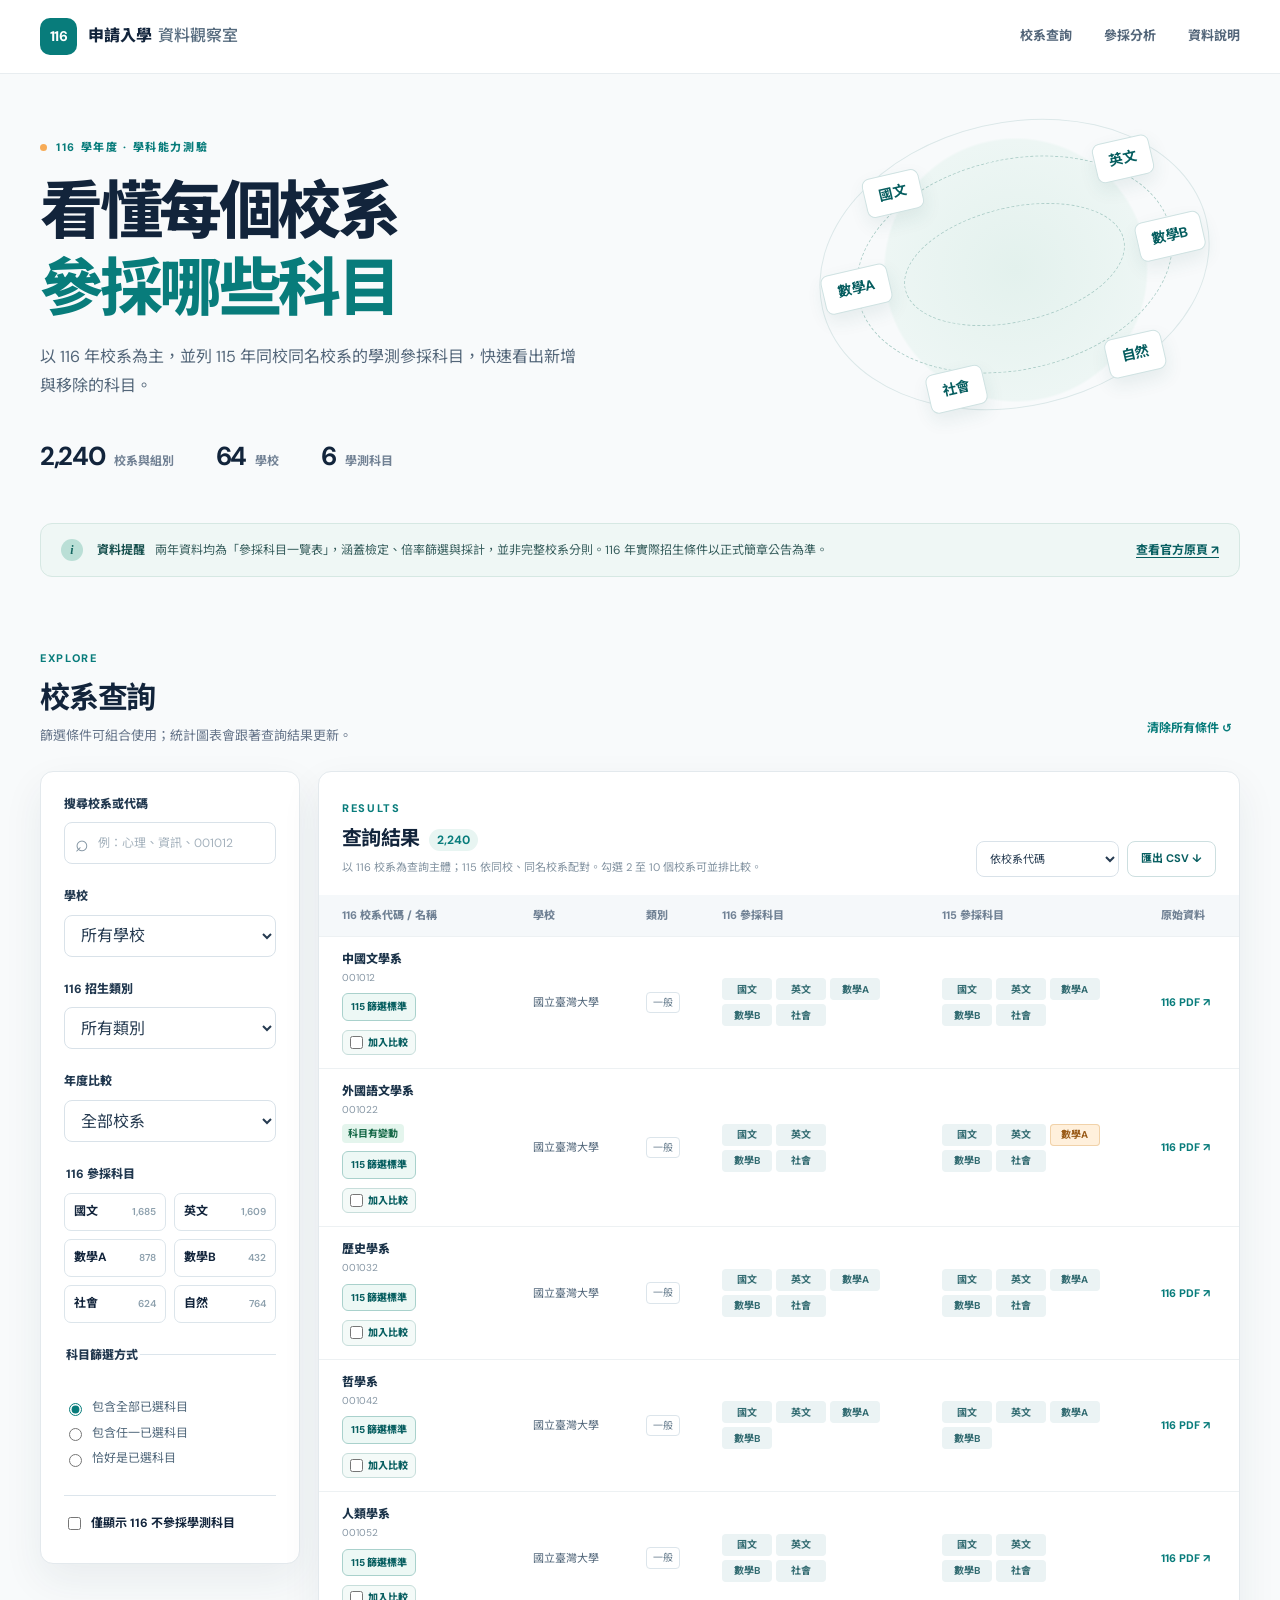
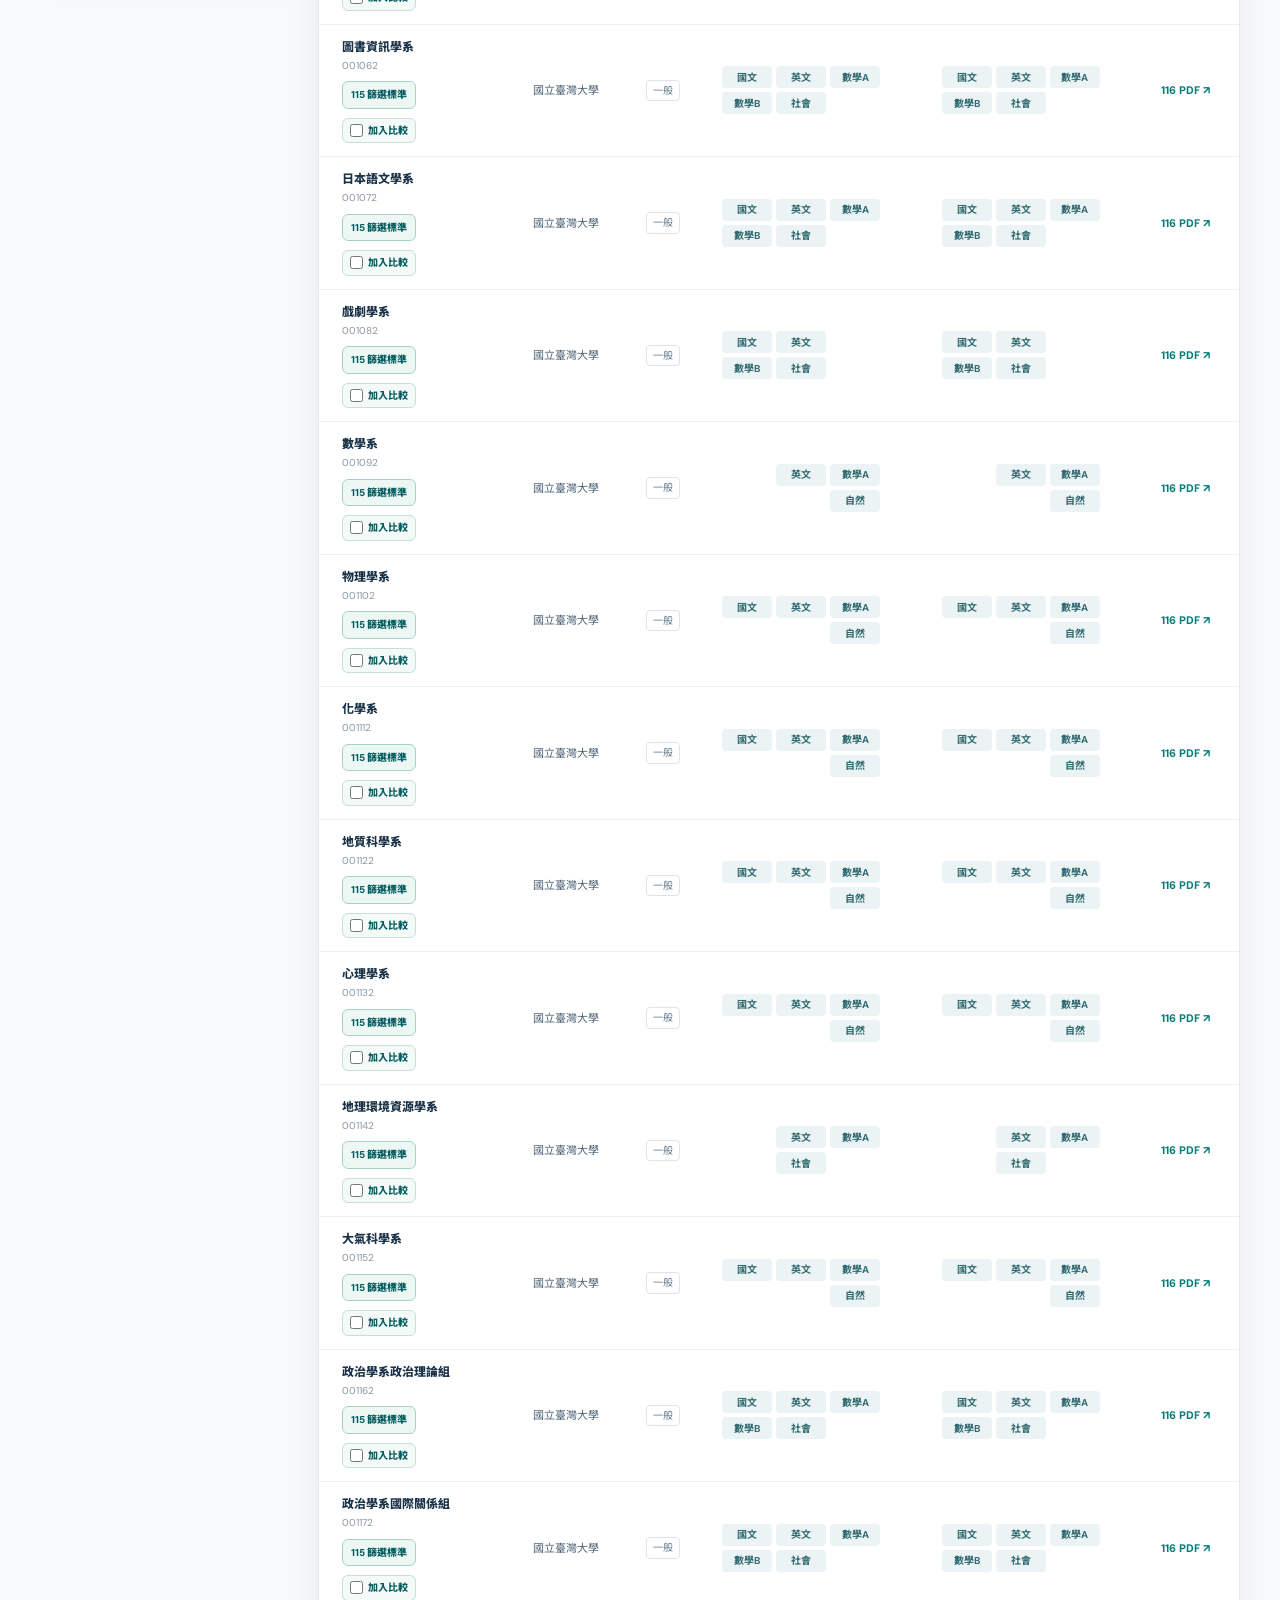
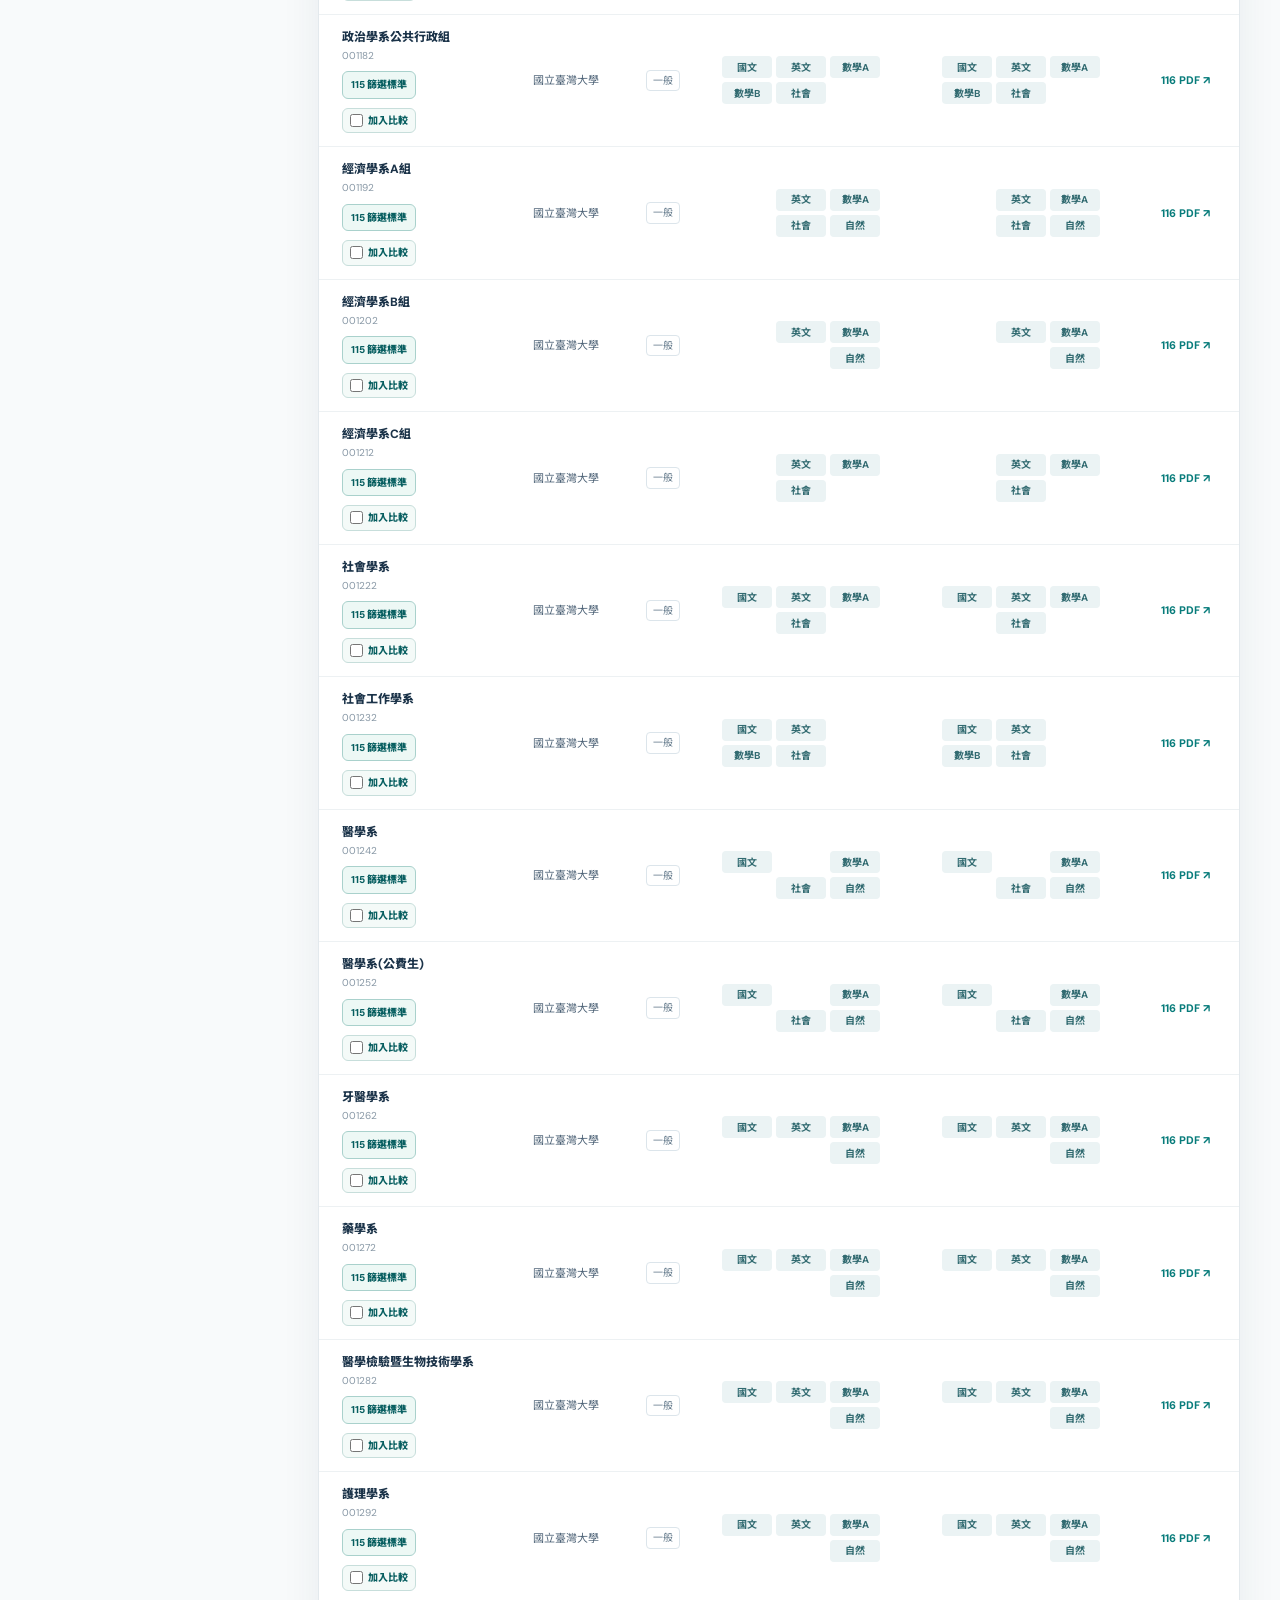
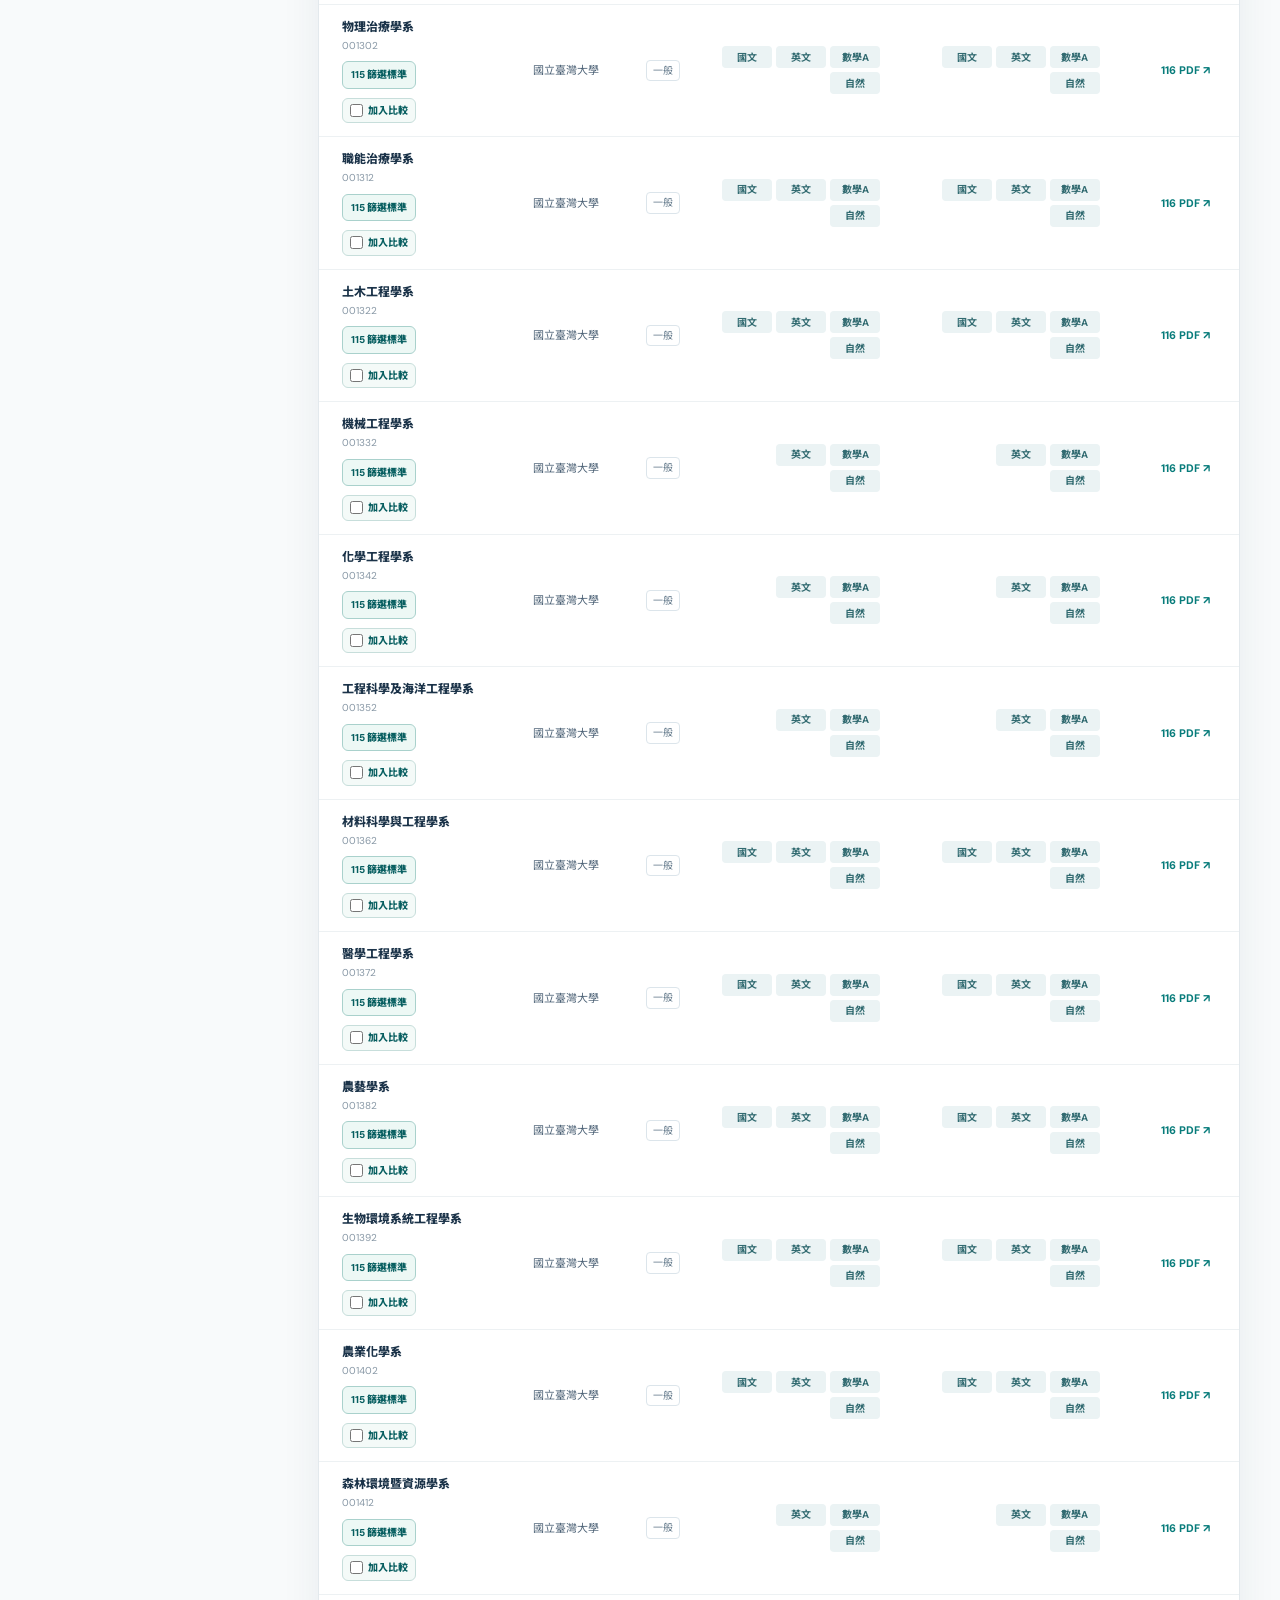
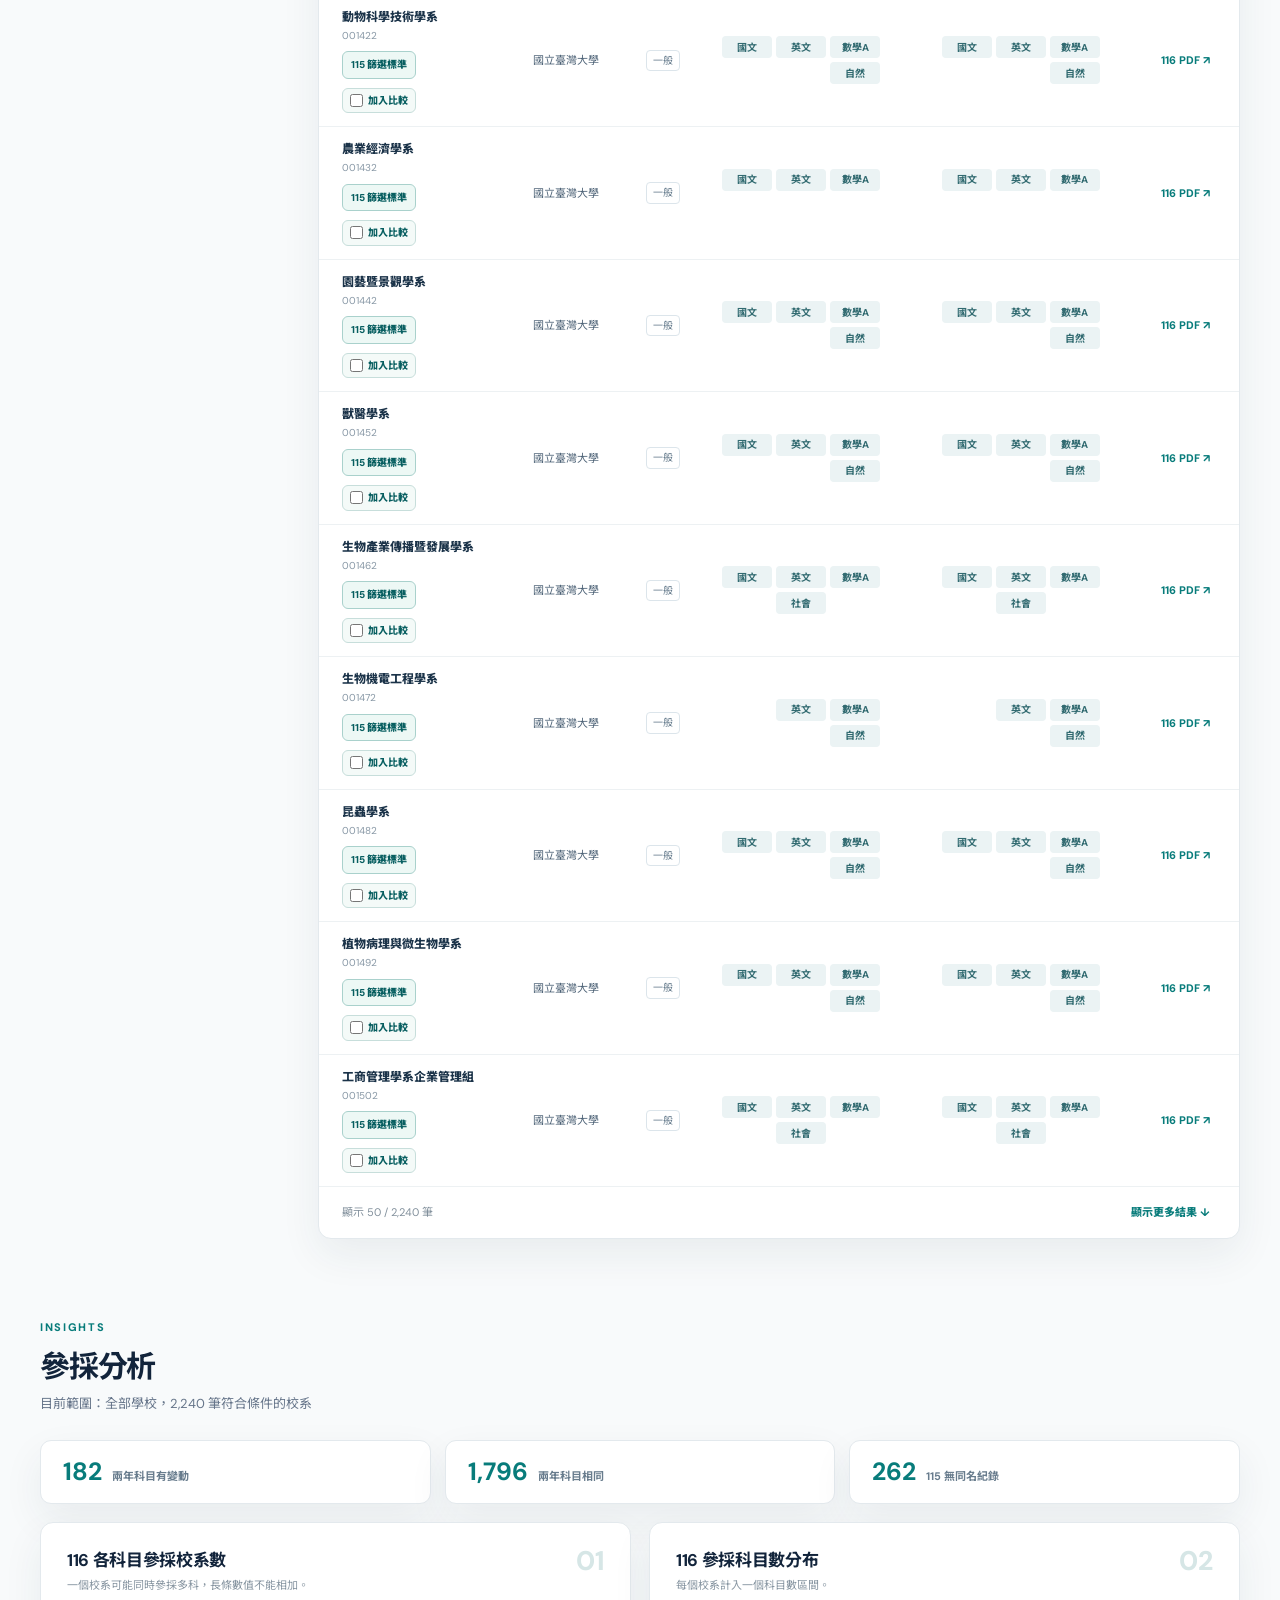
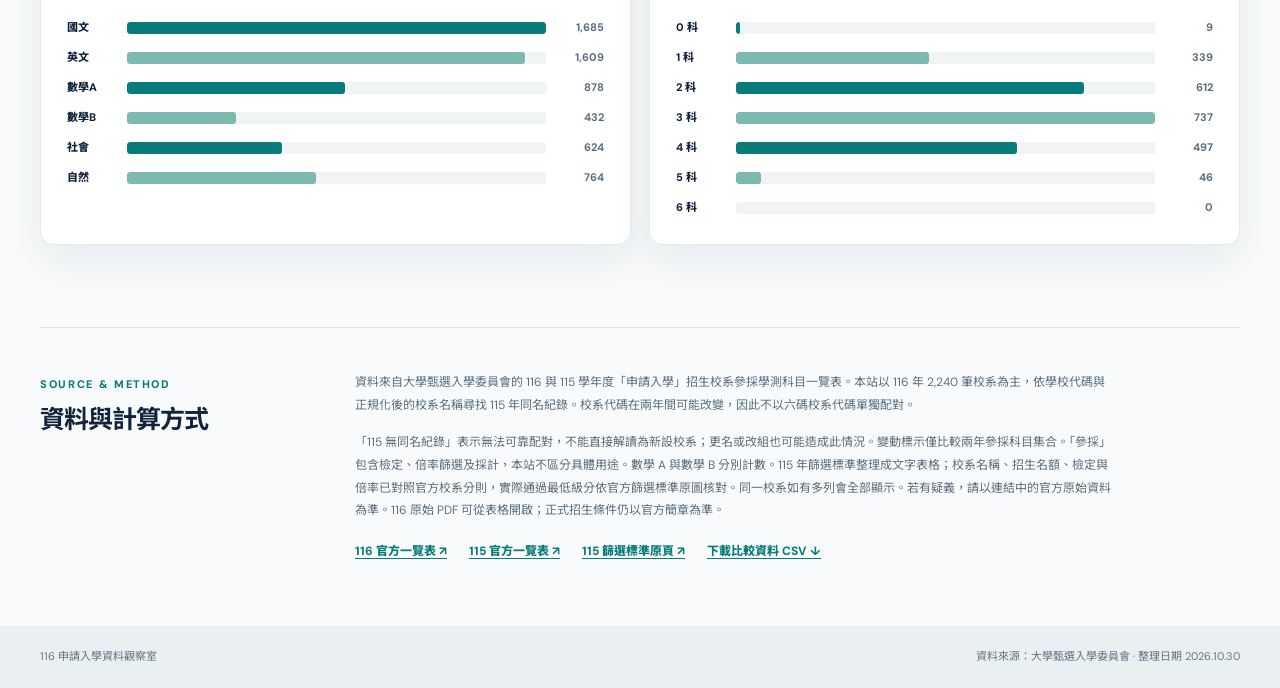
==== commit 4dcba90a: "Add files via upload" ====
--- a/index.html
+++ b/index.html
@@ -5,9 +5,9 @@
   <meta name="viewport" content="width=device-width, initial-scale=1">
   <meta name="description" content="比較 116 與 115 學年度大學申請入學校系學測科目參採情形。">
   <title>116／115 申請入學參採科目比較</title>
-  <link rel="stylesheet" href="styles.css?v=20261102g">
+  <link rel="stylesheet" href="styles.css?v=20261103c">
   <script src="data/programs.js" defer></script>
-  <script src="app.js?v=20261102i" defer></script>
+  <script src="app.js?v=20261103c" defer></script>
 </head>
 <body>
   <header class="topbar">
@@ -68,18 +68,18 @@
       <div class="insight-grid"><article class="chart-card"><div class="card-head"><div><h3>116 各科目參採校系數</h3><p>一個校系可能同時參採多科，長條數值不能相加。</p></div><span class="card-symbol">01</span></div><div id="subject-chart" class="bar-chart"></div></article><article class="chart-card"><div class="card-head"><div><h3>116 參採科目數分布</h3><p>每個校系計入一個科目數區間。</p></div><span class="card-symbol">02</span></div><div id="count-chart" class="bar-chart count-chart"></div></article></div>
     </section>
 
-    <section class="about wrap" id="about"><div><span class="kicker">SOURCE & METHOD</span><h2>資料與計算方式</h2></div><div class="about-copy"><p>資料來自大學甄選入學委員會的 116 與 115 學年度「申請入學」招生校系參採學測科目一覽表。本站以 116 年 2,240 筆校系為主，依學校代碼與正規化後的校系名稱尋找 115 年同名紀錄。校系代碼在兩年間可能改變，因此不以六碼校系代碼單獨配對。</p><p>「115 無同名紀錄」表示無法可靠配對，不能直接解讀為新設校系；更名或改組也可能造成此情況。變動標示僅比較兩年參採科目集合。「參採」包含檢定、倍率篩選及採計，本站不區分具體用途。數學 A 與數學 B 分別計數。115 年篩選標準由官方原表圖片辨識轉錄成文字表格，列出檢定、倍率及實際通過最低級分；同一校系如有多列會全部顯示。辨識結果如有疑義，請以連結中的官方原表為準。116 原始 PDF 可從表格開啟；正式招生條件仍以官方簡章為準。</p><div class="source-links"><a href="https://www.cac.edu.tw/apply116/Classification_BriefForm.php" target="_blank" rel="noopener noreferrer">116 官方一覽表 ↗</a><a href="https://www.cac.edu.tw/apply115/Classification_BriefForm.php" target="_blank" rel="noopener noreferrer">115 官方一覽表 ↗</a><a href="https://www.cac.edu.tw/CacLink/apply115/115Apply_sievE_Result_querY_615JG8Wgh9d/html_sieve_result_115_Zx57f1dW/Standard/collegeList.htm" target="_blank" rel="noopener noreferrer">115 篩選標準原頁 ↗</a><a href="data/programs.csv" download>下載比較資料 CSV ↓</a></div></div></section>
+    <section class="about wrap" id="about"><div><span class="kicker">SOURCE & METHOD</span><h2>資料與計算方式</h2></div><div class="about-copy"><p>資料來自大學甄選入學委員會的 116 與 115 學年度「申請入學」招生校系參採學測科目一覽表。本站以 116 年 2,240 筆校系為主，依學校代碼與正規化後的校系名稱尋找 115 年同名紀錄。校系代碼在兩年間可能改變，因此不以六碼校系代碼單獨配對。</p><p>「115 無同名紀錄」表示無法可靠配對，不能直接解讀為新設校系；更名或改組也可能造成此情況。變動標示僅比較兩年參採科目集合。「參採」包含檢定、倍率篩選及採計，本站不區分具體用途。數學 A 與數學 B 分別計數。115 年篩選標準整理成文字表格；校系名稱、招生名額、檢定與倍率已對照官方校系分則，實際通過最低級分依官方篩選標準原圖核對。同一校系如有多列會全部顯示。若有疑義，請以連結中的官方原始資料為準。116 原始 PDF 可從表格開啟；正式招生條件仍以官方簡章為準。</p><div class="source-links"><a href="https://www.cac.edu.tw/apply116/Classification_BriefForm.php" target="_blank" rel="noopener noreferrer">116 官方一覽表 ↗</a><a href="https://www.cac.edu.tw/apply115/Classification_BriefForm.php" target="_blank" rel="noopener noreferrer">115 官方一覽表 ↗</a><a href="https://www.cac.edu.tw/CacLink/apply115/115Apply_sievE_Result_querY_615JG8Wgh9d/html_sieve_result_115_Zx57f1dW/Standard/collegeList.htm" target="_blank" rel="noopener noreferrer">115 篩選標準原頁 ↗</a><a href="data/programs.csv" download>下載比較資料 CSV ↓</a></div></div></section>
   </main>
   <div id="compare-tray" class="compare-tray" hidden aria-live="polite"><div><strong id="compare-count">已選 0 / 10 個校系</strong><span id="compare-hint">再選 1 個校系即可比較</span></div><div class="compare-tray-actions"><button id="compare-clear" type="button">清除已選</button><button id="compare-open" type="button" disabled>開始比較</button></div></div>
   <dialog id="compare-dialog" class="compare-dialog" aria-labelledby="compare-title">
     <div class="compare-dialog-head"><div><h2 id="compare-title">校系比較</h2><p id="compare-description"></p></div><button id="compare-close" type="button" aria-label="關閉校系比較">關閉 ×</button></div>
-    <p id="compare-help" class="compare-help">左右捲動可查看所有已選校系。115 年最低分數已核對官方原圖，檢定與倍率由原圖辨識整理；116 年目前只有參採科目資料。</p>
+    <p id="compare-help" class="compare-help">左右捲動可查看所有已選校系。115 年檢定與倍率已依官方校系分則核對，最低通過分數依官方篩選標準原圖核對；116 年目前只有參採科目資料。</p>
     <div id="compare-scroll" class="compare-scroll"><table id="compare-table"></table></div>
     <div class="compare-dialog-foot"><button id="compare-done" type="button">關閉比較</button></div>
   </dialog>
   <dialog id="standards-dialog" class="standards-dialog" aria-labelledby="standards-title">
     <div class="standards-dialog-head"><div><span class="kicker">115 SCREENING STANDARD</span><h2 id="standards-title"></h2><p id="standards-description"></p></div><button id="standards-close" class="standards-close" type="button" aria-label="關閉篩選標準">×</button></div>
-    <p class="standards-help">115 最低通過分數已重新核對官方原圖，包含多行科目組合；檢定標準與篩選倍率由圖片辨識整理。學測成績採計方式與學測占甄選總成績比例來自 115 年校系分則。116 年目前留白，日後填入且與 115 年不同的數值會以紅字標示。若有疑義，請核對官方原始資料。</p>
+    <p class="standards-help">115 最低通過分數已重新核對官方原圖，包含多行科目組合；檢定標準與篩選倍率逐一對照 115 年官方校系分則。學測成績採計方式與學測占甄選總成績比例也來自官方分則。116 年目前留白，日後填入且與 115 年不同的數值會以紅字標示。若有疑義，請核對官方原始資料。</p>
     <div id="standards-content"></div>
     <div class="standards-dialog-foot"><div class="standard-source-links"><a id="standards-source" target="_blank" rel="noopener noreferrer">115 篩選標準原表 ↗</a><a id="school-detail-source" target="_blank" rel="noopener noreferrer">115 校系分則 ↗</a></div><button id="standards-done" class="outline-button" type="button">關閉</button></div>
   </dialog>
--- a/styles.css
+++ b/styles.css
@@ -17,7 +17,7 @@
 .change-pill{display:inline-block;margin-top:6px;padding:2px 6px;border-radius:4px;font-size:10px;font-weight:700}
 .change-pill.changed{background:#e4f5ed;color:#176948}
 .change-pill.unmatched-pill{background:#f0f2f5;color:#637386}
-.previous-code{display:block;margin-top:5px;font-size:10px;color:#8b9aaa;white-space:nowrap}
+.program-codes{display:flex;align-items:baseline;flex-wrap:wrap;column-gap:10px;row-gap:1px;margin-top:2px}.program-codes .program-code{display:inline;margin-top:0}.previous-code{font-size:10px;color:#8b9aaa;white-space:nowrap}
 .unmatched{color:#8d9ca9;font-size:11px;white-space:nowrap}
 .comparison-overview{display:grid;grid-template-columns:repeat(3,1fr);gap:14px;margin-bottom:18px}
 .comparison-overview div{display:flex;align-items:baseline;gap:10px;padding:18px 22px;background:#fff;border:1px solid #e3e9ed;border-radius:11px;box-shadow:var(--shadow)}
@@ -87,3 +87,7 @@
 .has-compare-tray{padding-bottom:100px}.compare-tray{position:fixed;z-index:25;left:50%;bottom:16px;transform:translateX(-50%);display:flex;align-items:center;justify-content:space-between;gap:18px;width:min(620px,calc(100% - 24px));padding:12px 16px;border:1px solid #b7d9d4;border-radius:12px;background:#fff;box-shadow:0 12px 38px #18354940}.compare-tray[hidden]{display:none}.compare-tray strong,.compare-tray span{display:block}.compare-tray strong{font-size:13px;color:#194b4c}.compare-tray span{font-size:10px;color:#657b85}.compare-tray-actions{display:flex;gap:8px;flex:none}.compare-tray button{min-height:38px;padding:7px 12px;border:1px solid #b7d5d1;border-radius:7px;background:#fff;color:var(--teal-dark);font-size:11px;font-weight:800}.compare-tray #compare-open{border-color:var(--teal);background:var(--teal);color:#fff}.compare-tray #compare-open:disabled{background:#b8c9c7;border-color:#b8c9c7;cursor:not-allowed}
 .compare-dialog{position:fixed;z-index:50;width:min(1280px,calc(100% - 24px));height:min(92vh,960px);height:min(92dvh,960px);max-width:none;max-height:none;margin:auto;padding:0;overflow:hidden;border:1px solid #cddfe0;border-radius:12px;background:#fff;color:var(--ink);box-shadow:0 25px 80px #12243b4d}.compare-dialog[open]{display:flex;flex-direction:column}.compare-dialog::backdrop{background:rgba(14,33,48,.7)}.compare-dialog-head,.compare-help,.compare-dialog-foot{flex:none}.compare-dialog-head{display:flex;align-items:start;justify-content:space-between;gap:14px;padding:17px 20px 10px}.compare-dialog-head h2{margin:0;font-size:19px}.compare-dialog-head p{margin:3px 0 0;font-size:11px;color:#687c8d}.compare-dialog-head button,.compare-dialog-foot button{min-height:38px;padding:7px 12px;border:1px solid #b8d7d2;border-radius:7px;background:#f1faf7;color:var(--teal-dark);font-size:11px;font-weight:800}.compare-help{margin:0;padding:0 20px 12px;color:#65798a;font-size:11px;line-height:1.6}.compare-scroll{flex:1;min-height:0;overflow:auto;overscroll-behavior:contain}.compare-dialog table{width:max-content;min-width:100%;border-collapse:separate;border-spacing:0;table-layout:fixed}.compare-dialog th,.compare-dialog td{width:210px;min-width:210px;max-width:210px;padding:10px 12px;border-top:1px solid #e6edef;border-right:1px solid #e6edef;white-space:normal;overflow-wrap:anywhere;vertical-align:top;font-size:11px;line-height:1.6}.compare-dialog thead th{position:sticky;top:0;z-index:3;background:#eaf4f2;color:#224f56}.compare-dialog thead th:first-child{z-index:4}.compare-dialog th:first-child{position:sticky;left:0;width:156px;min-width:156px;max-width:156px;padding-left:12px;background:#f4f8f8}.compare-dialog tbody th{z-index:2;color:#3b606c}.compare-dialog tbody td{font-weight:600;color:#274451}.compare-school,.compare-name,.compare-code{display:block}.compare-school{font-size:10px;font-weight:700;color:#5d7884}.compare-name{font-size:12px;font-weight:800;color:#1d4550}.compare-code{font-size:10px;color:#78909d}.compare-dialog thead button{margin-top:7px;padding:3px 7px;border:1px solid #bfd8d3;border-radius:5px;background:#fff;color:var(--teal-dark);font-size:10px;font-weight:800}.compare-dialog .tags{display:grid;grid-template-columns:repeat(3,minmax(0,1fr));width:170px;gap:4px}.compare-dialog-foot{display:flex;justify-content:flex-end;padding:10px 20px 18px;border-top:1px solid #e5ecef}.compare-dialog-foot button{min-width:90px}
 @media(max-width:760px){.has-compare-tray{padding-bottom:135px}.compare-tray{bottom:calc(8px + env(safe-area-inset-bottom,0px));gap:9px;padding:10px 12px}.compare-tray button{padding:6px 9px}.compare-dialog{width:calc(100% - 8px);height:96vh;height:96dvh}.compare-dialog-head{padding:12px 14px 8px}.compare-dialog-head h2{font-size:16px}.compare-help{padding:0 14px 10px}.compare-dialog-foot{padding:10px 14px calc(15px + env(safe-area-inset-bottom,0px))}.compare-dialog th,.compare-dialog td{width:190px;min-width:190px;max-width:190px}.compare-dialog th:first-child{width:115px;min-width:115px;max-width:115px}}
+.compare-dialog table{width:var(--compare-table-width,728px);min-width:0}
+.compare-pass-row td{color:#bf2330!important;font-weight:900!important;white-space:pre-line;line-height:1.8}
+@media(min-width:761px){.compare-dialog{width:min(var(--compare-table-width,728px),1280px,calc(100% - 24px));height:auto;max-height:min(92dvh,960px)}.compare-dialog th,.compare-dialog td{width:196px;min-width:196px;max-width:196px}.compare-dialog th:first-child{width:140px;min-width:140px;max-width:140px}}
+@media(max-width:760px){.compare-dialog table{width:var(--compare-mobile-table-width,685px)}.compare-dialog .tags{width:166px}}
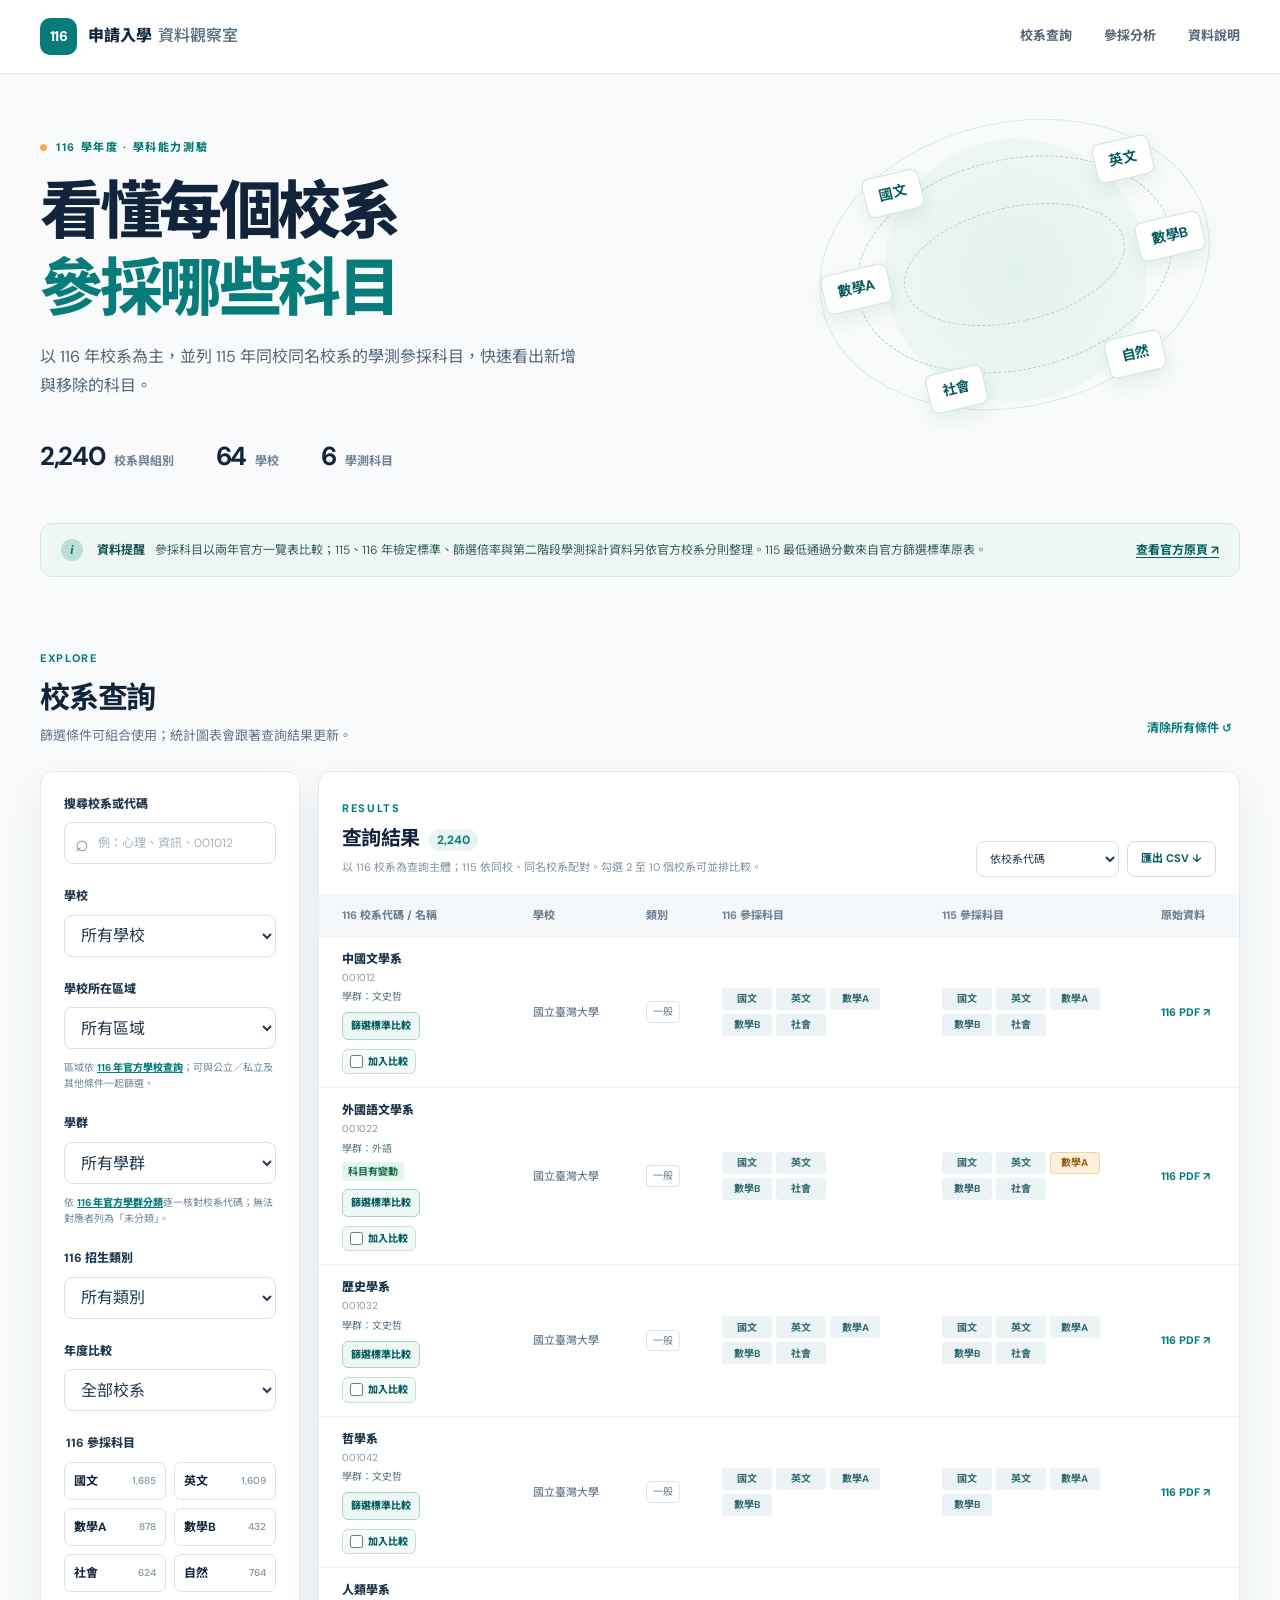
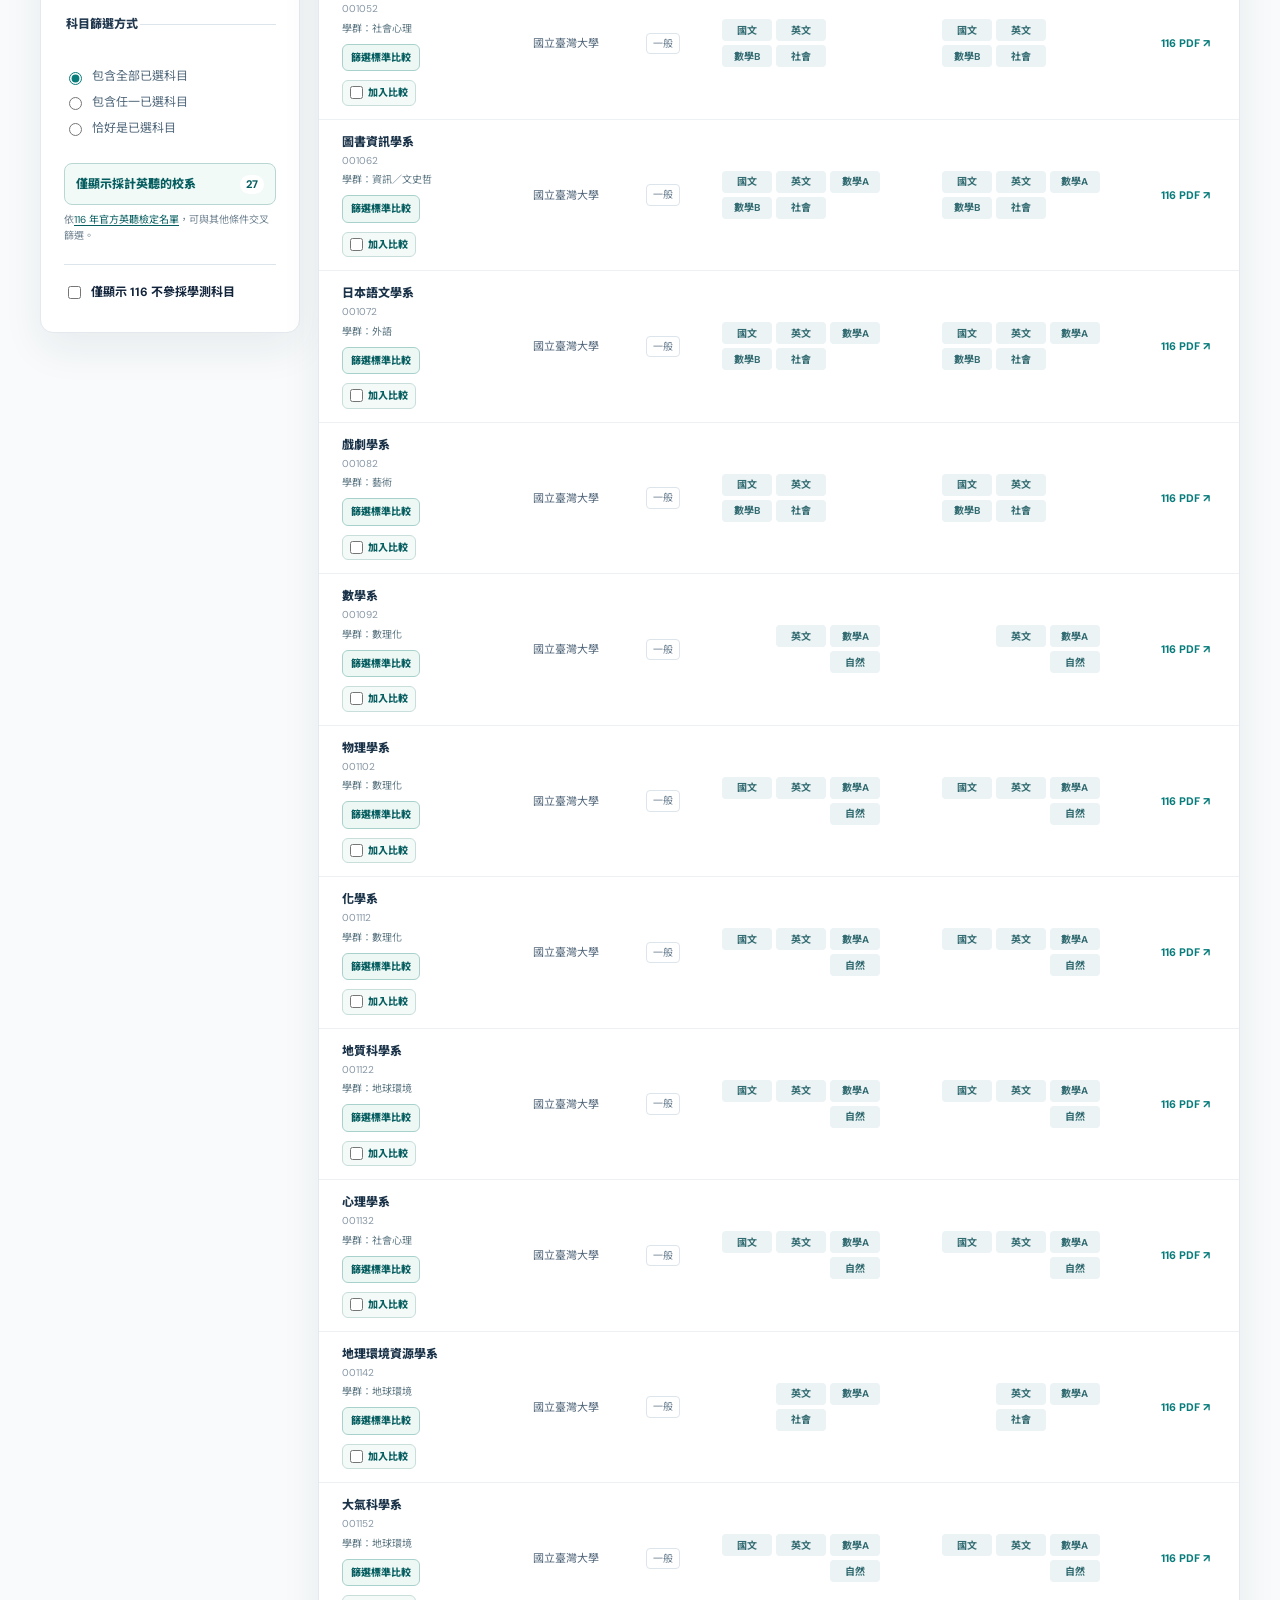
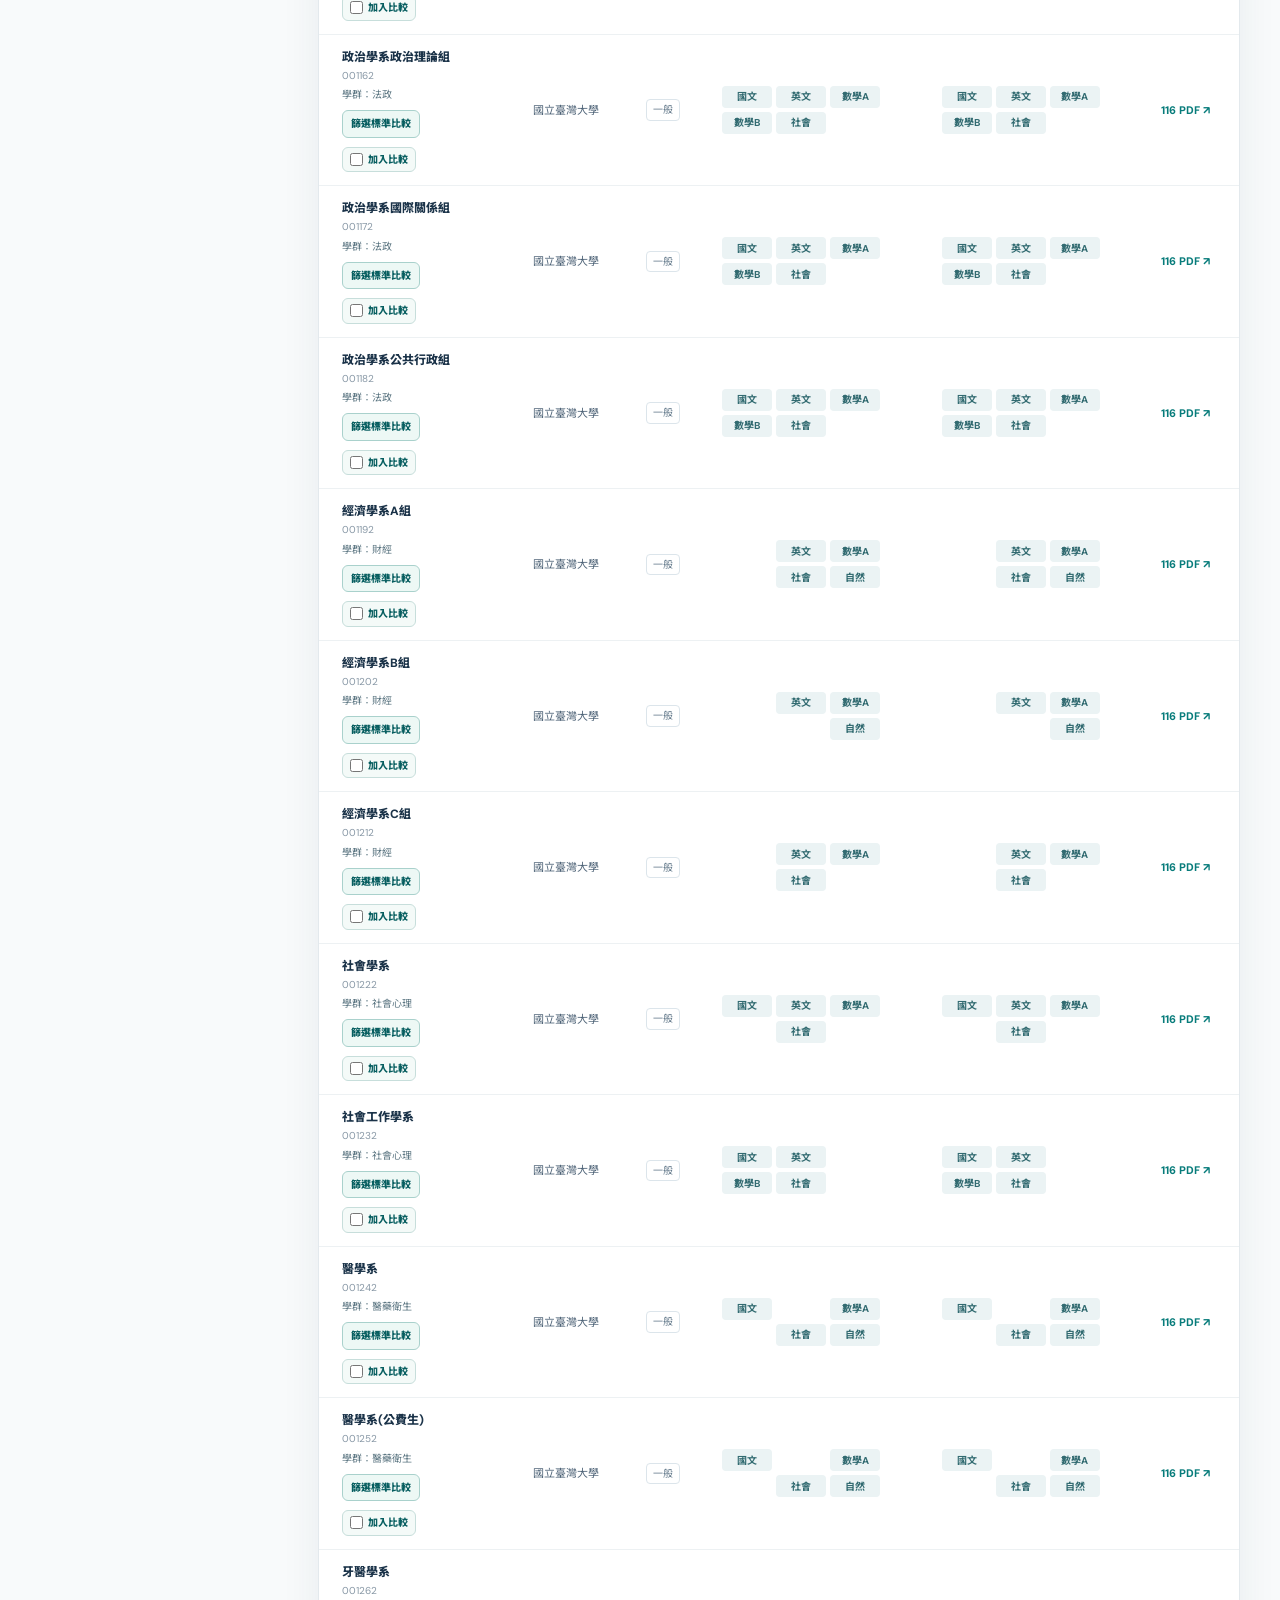
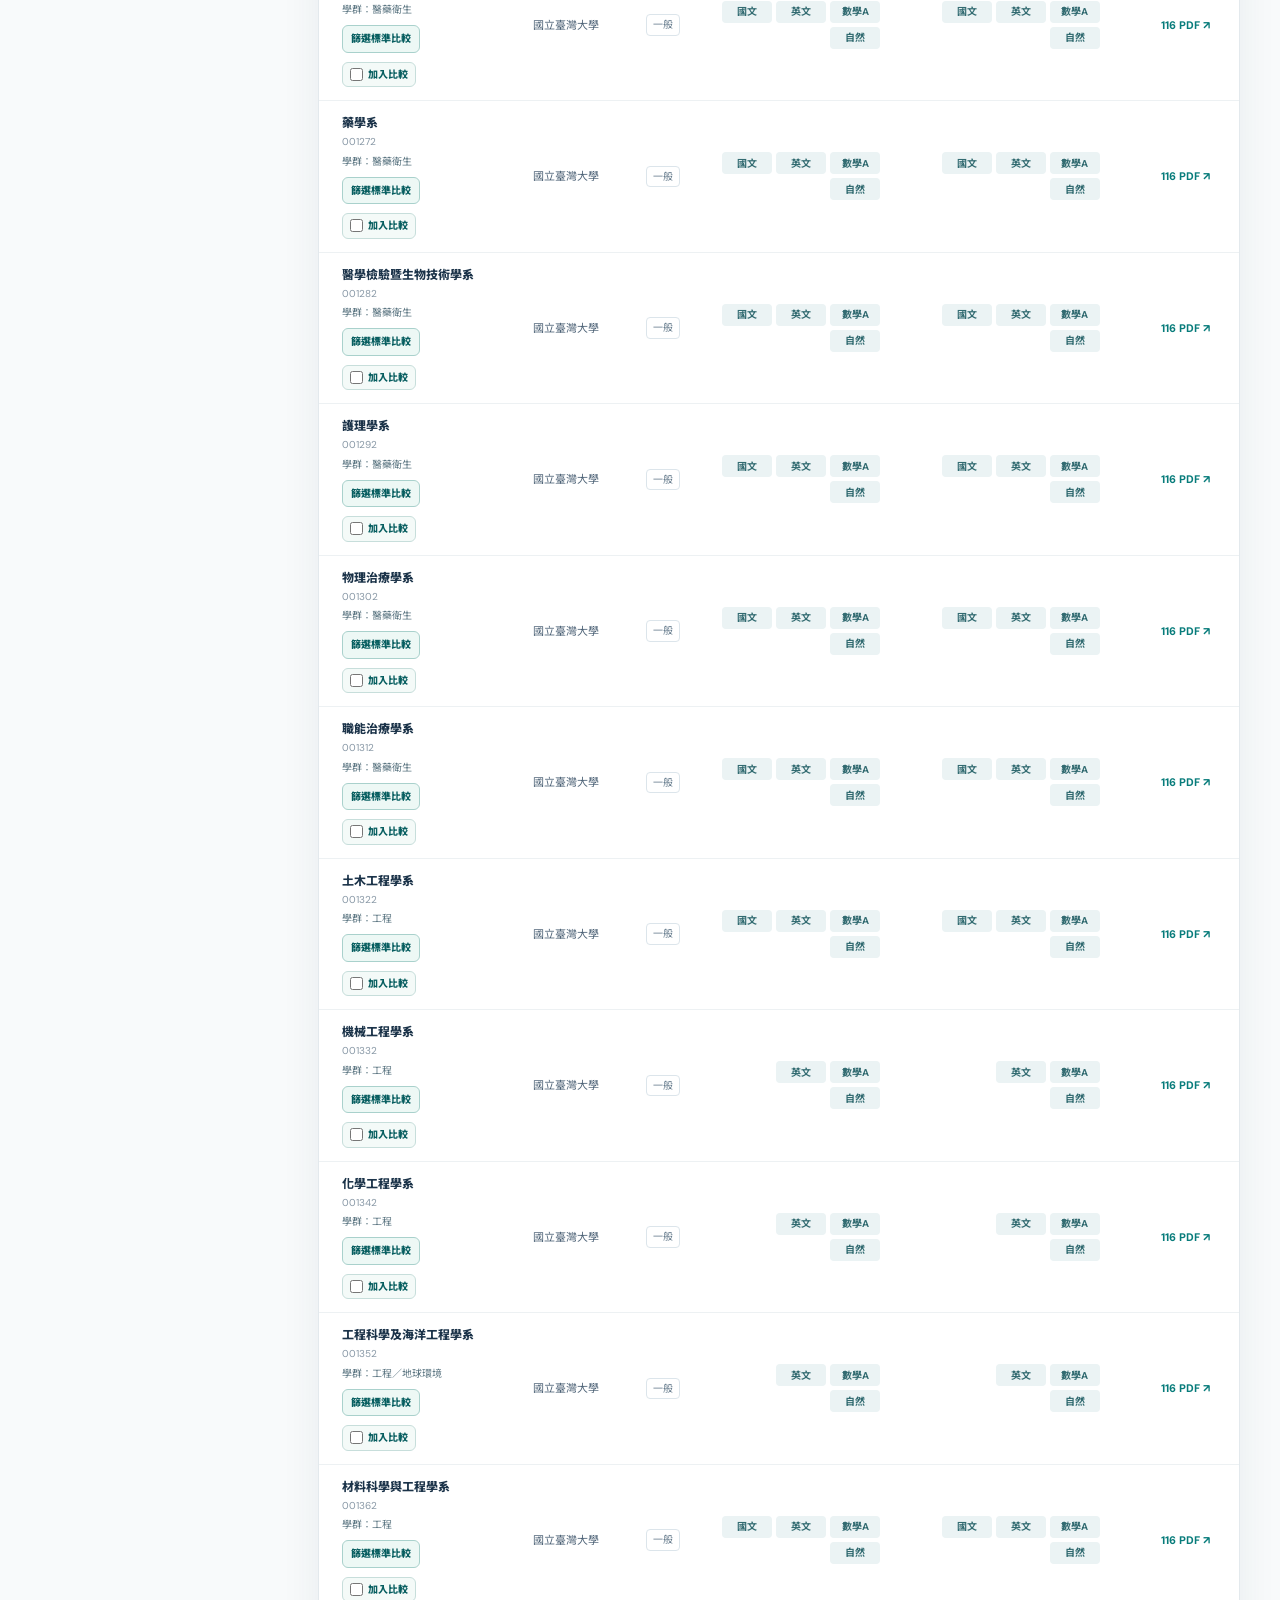
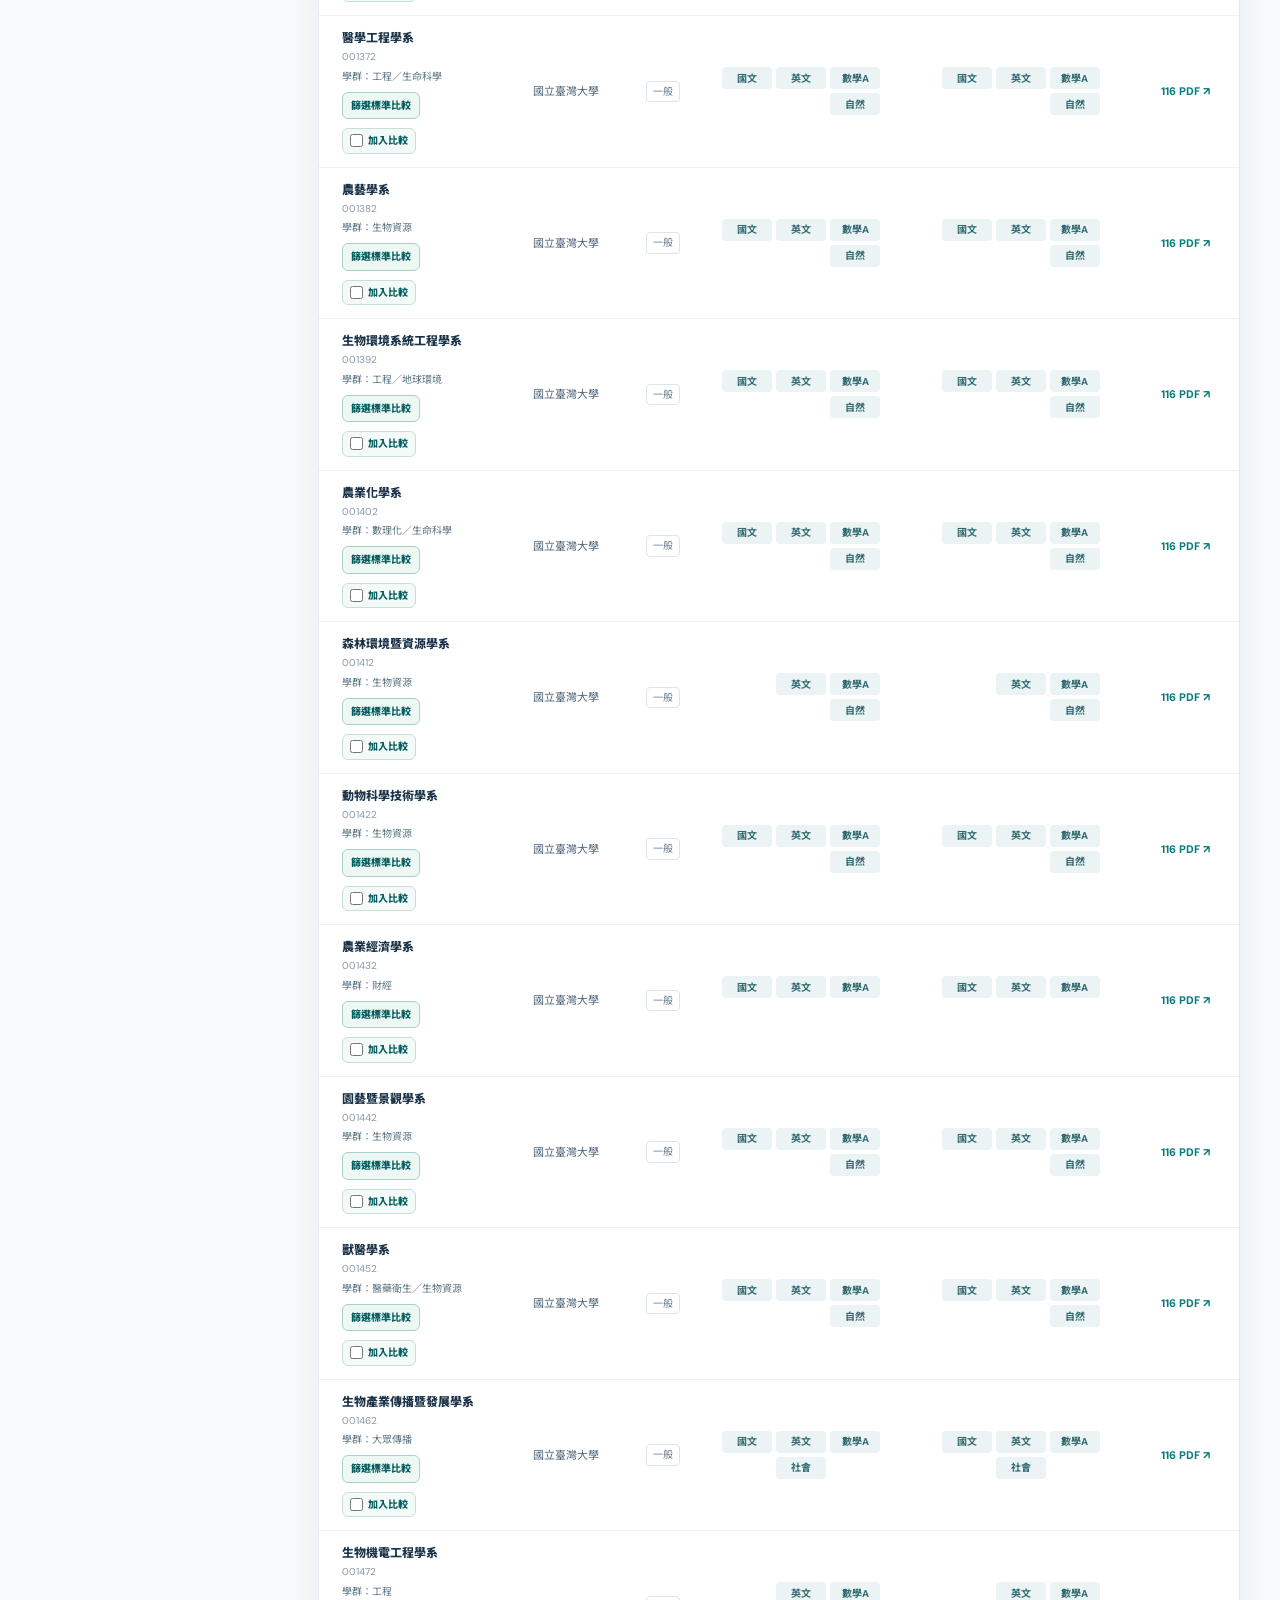
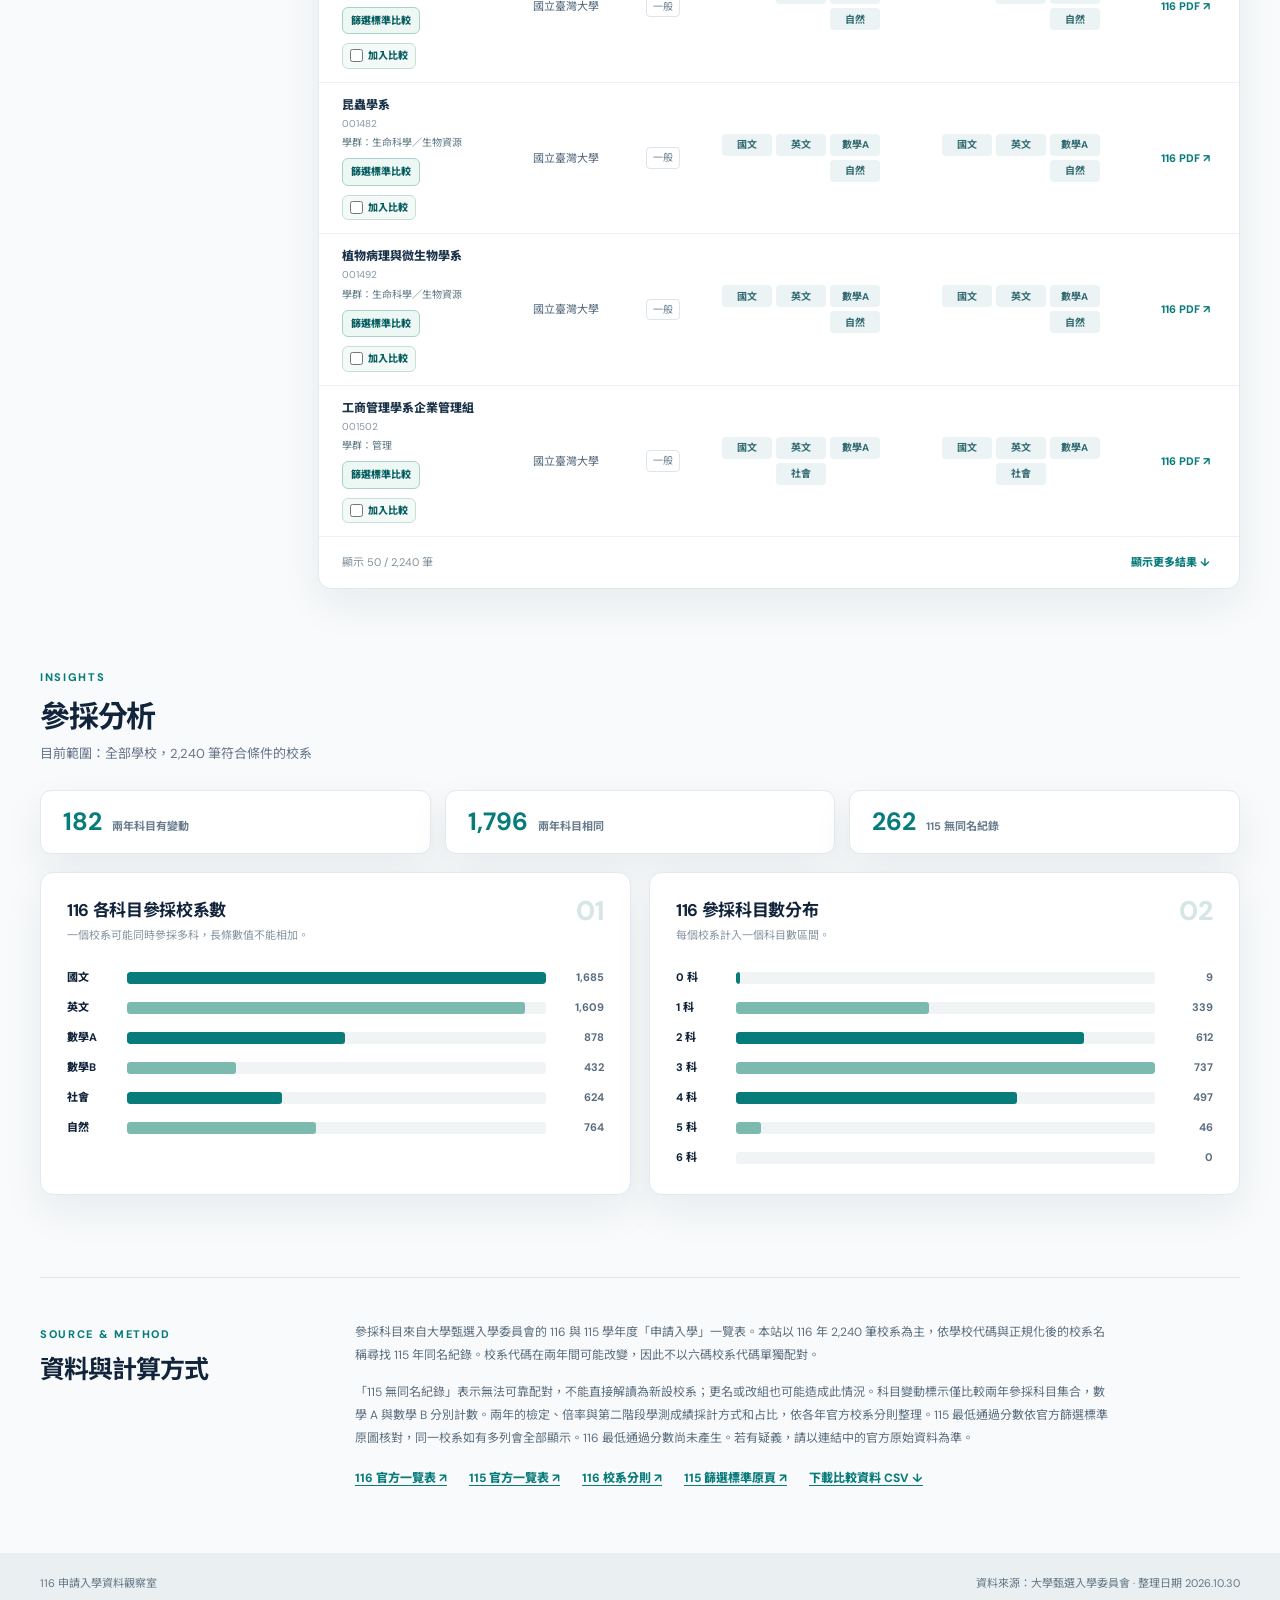
==== commit 74996fc7: "Add files via upload" ====
--- a/index.html
+++ b/index.html
@@ -1,93 +1,102 @@
-<!doctype html>
-<html lang="zh-Hant">
-<head>
-  <meta charset="utf-8">
-  <meta name="viewport" content="width=device-width, initial-scale=1">
-  <meta name="description" content="比較 116 與 115 學年度大學申請入學校系學測科目參採情形。">
-  <title>116／115 申請入學參採科目比較</title>
-  <link rel="stylesheet" href="styles.css?v=20261103c">
-  <script src="data/programs.js" defer></script>
-  <script src="app.js?v=20261103c" defer></script>
-</head>
-<body>
-  <header class="topbar">
-    <div class="wrap topbar-inner">
-      <div class="brand"><span class="brand-mark">116</span><span>申請入學<span class="brand-light">資料觀察室</span></span></div>
-      <nav aria-label="頁面導覽"><a href="#explore">校系查詢</a><a href="#insights">參採分析</a><a href="#about">資料說明</a></nav>
-    </div>
-  </header>
-
-  <main>
-    <section class="hero wrap">
-      <div class="eyebrow"><span class="eyebrow-dot"></span> 116 學年度 · 學科能力測驗</div>
-      <h1>看懂每個校系<br><em>參採哪些科目</em></h1>
-      <p class="hero-lead">以 116 年校系為主，並列 115 年同校同名校系的學測參採科目，快速看出新增與移除的科目。</p>
-      <div class="hero-metrics" aria-label="資料規模">
-        <div><strong id="total-programs">—</strong><span>校系與組別</span></div>
-        <div><strong id="total-schools">—</strong><span>學校</span></div>
-        <div><strong>6</strong><span>學測科目</span></div>
-      </div>
-      <div class="hero-art" aria-hidden="true"><span>國文</span><span>英文</span><span>數學A</span><span>數學B</span><span>社會</span><span>自然</span></div>
-    </section>
-
-    <section class="notice wrap" role="note">
-      <span class="notice-icon">i</span>
-      <p><strong>資料提醒</strong> 兩年資料均為「參採科目一覽表」，涵蓋檢定、倍率篩選與採計，並非完整校系分則。116 年實際招生條件以正式簡章公告為準。</p>
-      <a href="https://www.cac.edu.tw/apply116/Classification_BriefForm.php" target="_blank" rel="noopener noreferrer">查看官方原頁 ↗</a>
-    </section>
-
-    <section class="workspace wrap" id="explore" aria-labelledby="explore-title">
-      <div class="section-heading"><div><span class="kicker">EXPLORE</span><h2 id="explore-title">校系查詢</h2><p>篩選條件可組合使用；統計圖表會跟著查詢結果更新。</p></div><button class="text-button" id="reset-filters" type="button">清除所有條件 ↺</button></div>
-      <div class="workspace-grid">
-        <aside class="filters" aria-label="查詢條件">
-          <label class="field-label" for="search">搜尋校系或代碼</label>
-          <div class="search-box"><span aria-hidden="true">⌕</span><input id="search" type="search" placeholder="例：心理、資訊、001012" autocomplete="off"></div>
-          <label class="field-label" for="school">學校</label>
-          <select id="school"><option value="">所有學校</option></select>
-          <label class="field-label" for="category">116 招生類別</label>
-          <select id="category"><option value="">所有類別</option></select>
-          <label class="field-label" for="comparison">年度比較</label>
-          <select id="comparison"><option value="">全部校系</option><option value="changed">參採科目有變動</option><option value="same">參採科目無變動</option><option value="unmatched">115 無同名紀錄</option></select>
-          <fieldset class="subject-fieldset"><legend class="field-label">116 參採科目</legend><div id="subject-options" class="subject-options"></div></fieldset>
-          <fieldset class="mode-fieldset"><legend class="field-label">科目篩選方式</legend><label><input type="radio" name="subject-mode" value="all" checked> 包含全部已選科目</label><label><input type="radio" name="subject-mode" value="any"> 包含任一已選科目</label><label><input type="radio" name="subject-mode" value="exact"> 恰好是已選科目</label></fieldset>
-          <label class="no-subject"><input id="no-subject" type="checkbox"> 僅顯示 116 不參採學測科目</label>
-          <a class="mobile-results-link" href="#results">查看查詢結果 ↓</a>
-        </aside>
-        <div class="results-panel" id="results">
-          <div class="results-head"><div><span class="kicker">RESULTS</span><h3>查詢結果 <span id="result-count" class="count-badge">—</span></h3><p class="results-subtitle">以 116 校系為查詢主體；115 依同校、同名校系配對。勾選 2 至 10 個校系可並排比較。</p></div><div class="results-actions"><label for="sort" class="sr-only">排序</label><select id="sort" aria-label="排序"><option value="code">依校系代碼</option><option value="school">依學校名稱</option><option value="subjectCount">依116科目數</option></select><button id="export-csv" class="outline-button" type="button">匯出 CSV ↓</button></div></div>
-          <div class="table-scroll"><table><thead><tr><th scope="col">116 校系代碼 / 名稱</th><th scope="col">學校</th><th scope="col">類別</th><th scope="col">116 參採科目</th><th scope="col">115 參採科目</th><th scope="col">原始資料</th></tr></thead><tbody id="result-rows"></tbody></table></div>
-          <div id="empty-state" class="empty-state" hidden>沒有符合條件的校系。試著減少科目或清除條件。</div>
-          <div class="table-footer"><span id="showing-count"></span><button id="show-more" type="button">顯示更多結果 ↓</button></div>
-        </div>
-      </div>
-    </section>
-
-    <section class="insights wrap" id="insights" aria-labelledby="insights-title">
-      <div class="section-heading"><div><span class="kicker">INSIGHTS</span><h2 id="insights-title">參採分析</h2><p id="insight-scope">目前範圍：全部校系</p></div></div>
-      <div class="comparison-overview"><div><strong id="changed-count">—</strong><span>兩年科目有變動</span></div><div><strong id="same-count">—</strong><span>兩年科目相同</span></div><div><strong id="unmatched-count">—</strong><span>115 無同名紀錄</span></div></div>
-      <div class="insight-grid"><article class="chart-card"><div class="card-head"><div><h3>116 各科目參採校系數</h3><p>一個校系可能同時參採多科，長條數值不能相加。</p></div><span class="card-symbol">01</span></div><div id="subject-chart" class="bar-chart"></div></article><article class="chart-card"><div class="card-head"><div><h3>116 參採科目數分布</h3><p>每個校系計入一個科目數區間。</p></div><span class="card-symbol">02</span></div><div id="count-chart" class="bar-chart count-chart"></div></article></div>
-    </section>
-
-    <section class="about wrap" id="about"><div><span class="kicker">SOURCE & METHOD</span><h2>資料與計算方式</h2></div><div class="about-copy"><p>資料來自大學甄選入學委員會的 116 與 115 學年度「申請入學」招生校系參採學測科目一覽表。本站以 116 年 2,240 筆校系為主，依學校代碼與正規化後的校系名稱尋找 115 年同名紀錄。校系代碼在兩年間可能改變，因此不以六碼校系代碼單獨配對。</p><p>「115 無同名紀錄」表示無法可靠配對，不能直接解讀為新設校系；更名或改組也可能造成此情況。變動標示僅比較兩年參採科目集合。「參採」包含檢定、倍率篩選及採計，本站不區分具體用途。數學 A 與數學 B 分別計數。115 年篩選標準整理成文字表格；校系名稱、招生名額、檢定與倍率已對照官方校系分則，實際通過最低級分依官方篩選標準原圖核對。同一校系如有多列會全部顯示。若有疑義，請以連結中的官方原始資料為準。116 原始 PDF 可從表格開啟；正式招生條件仍以官方簡章為準。</p><div class="source-links"><a href="https://www.cac.edu.tw/apply116/Classification_BriefForm.php" target="_blank" rel="noopener noreferrer">116 官方一覽表 ↗</a><a href="https://www.cac.edu.tw/apply115/Classification_BriefForm.php" target="_blank" rel="noopener noreferrer">115 官方一覽表 ↗</a><a href="https://www.cac.edu.tw/CacLink/apply115/115Apply_sievE_Result_querY_615JG8Wgh9d/html_sieve_result_115_Zx57f1dW/Standard/collegeList.htm" target="_blank" rel="noopener noreferrer">115 篩選標準原頁 ↗</a><a href="data/programs.csv" download>下載比較資料 CSV ↓</a></div></div></section>
-  </main>
-  <div id="compare-tray" class="compare-tray" hidden aria-live="polite"><div><strong id="compare-count">已選 0 / 10 個校系</strong><span id="compare-hint">再選 1 個校系即可比較</span></div><div class="compare-tray-actions"><button id="compare-clear" type="button">清除已選</button><button id="compare-open" type="button" disabled>開始比較</button></div></div>
-  <dialog id="compare-dialog" class="compare-dialog" aria-labelledby="compare-title">
-    <div class="compare-dialog-head"><div><h2 id="compare-title">校系比較</h2><p id="compare-description"></p></div><button id="compare-close" type="button" aria-label="關閉校系比較">關閉 ×</button></div>
-    <p id="compare-help" class="compare-help">左右捲動可查看所有已選校系。115 年檢定與倍率已依官方校系分則核對，最低通過分數依官方篩選標準原圖核對；116 年目前只有參採科目資料。</p>
-    <div id="compare-scroll" class="compare-scroll"><table id="compare-table"></table></div>
-    <div class="compare-dialog-foot"><button id="compare-done" type="button">關閉比較</button></div>
-  </dialog>
-  <dialog id="standards-dialog" class="standards-dialog" aria-labelledby="standards-title">
-    <div class="standards-dialog-head"><div><span class="kicker">115 SCREENING STANDARD</span><h2 id="standards-title"></h2><p id="standards-description"></p></div><button id="standards-close" class="standards-close" type="button" aria-label="關閉篩選標準">×</button></div>
-    <p class="standards-help">115 最低通過分數已重新核對官方原圖，包含多行科目組合；檢定標準與篩選倍率逐一對照 115 年官方校系分則。學測成績採計方式與學測占甄選總成績比例也來自官方分則。116 年目前留白，日後填入且與 115 年不同的數值會以紅字標示。若有疑義，請核對官方原始資料。</p>
-    <div id="standards-content"></div>
-    <div class="standards-dialog-foot"><div class="standard-source-links"><a id="standards-source" target="_blank" rel="noopener noreferrer">115 篩選標準原表 ↗</a><a id="school-detail-source" target="_blank" rel="noopener noreferrer">115 校系分則 ↗</a></div><button id="standards-done" class="outline-button" type="button">關閉</button></div>
-  </dialog>
-  <dialog id="pdf-dialog" class="pdf-dialog" aria-labelledby="pdf-title">
-    <div class="pdf-dialog-head"><div><h2 id="pdf-title"></h2><p id="pdf-page"></p></div><button id="pdf-close" class="pdf-close" type="button" aria-label="關閉 PDF 並返回查詢">關閉 ×</button></div>
-    <iframe id="pdf-frame" title="116 原始 PDF"></iframe>
-    <div class="pdf-dialog-foot"><a id="pdf-download" download>下載 PDF</a><button id="pdf-done" class="outline-button" type="button">關閉並返回查詢</button></div>
-  </dialog>
-  <footer><div class="wrap footer-inner"><span>116 申請入學資料觀察室</span><span>資料來源：大學甄選入學委員會 · 整理日期 2026.10.30</span></div></footer>
-</body>
-</html>
+<!doctype html>
+<html lang="zh-Hant">
+<head>
+  <meta charset="utf-8">
+  <meta name="viewport" content="width=device-width, initial-scale=1">
+  <meta name="description" content="比較 116 與 115 學年度大學申請入學校系學測科目參採情形。">
+  <title>116／115 申請入學參採科目比較</title>
+  <link rel="stylesheet" href="styles.css?v=20261103f">
+  <script src="data/programs.js?v=20261103f" defer></script>
+  <script src="data/telc_116.js?v=20261103a" defer></script>
+  <script src="app.js?v=20261103h" defer></script>
+</head>
+<body>
+  <header class="topbar">
+    <div class="wrap topbar-inner">
+      <div class="brand"><span class="brand-mark">116</span><span>申請入學<span class="brand-light">資料觀察室</span></span></div>
+      <nav aria-label="頁面導覽"><a href="#explore">校系查詢</a><a href="#insights">參採分析</a><a href="#about">資料說明</a></nav>
+    </div>
+  </header>
+
+  <main>
+    <section class="hero wrap">
+      <div class="eyebrow"><span class="eyebrow-dot"></span> 116 學年度 · 學科能力測驗</div>
+      <h1>看懂每個校系<br><em>參採哪些科目</em></h1>
+      <p class="hero-lead">以 116 年校系為主，並列 115 年同校同名校系的學測參採科目，快速看出新增與移除的科目。</p>
+      <div class="hero-metrics" aria-label="資料規模">
+        <div><strong id="total-programs">—</strong><span>校系與組別</span></div>
+        <div><strong id="total-schools">—</strong><span>學校</span></div>
+        <div><strong>6</strong><span>學測科目</span></div>
+      </div>
+      <div class="hero-art" aria-hidden="true"><span>國文</span><span>英文</span><span>數學A</span><span>數學B</span><span>社會</span><span>自然</span></div>
+    </section>
+
+    <section class="notice wrap" role="note">
+      <span class="notice-icon">i</span>
+      <p><strong>資料提醒</strong> 參採科目以兩年官方一覽表比較；115、116 年檢定標準、篩選倍率與第二階段學測採計資料另依官方校系分則整理。115 最低通過分數來自官方篩選標準原表。</p>
+      <a href="https://www.cac.edu.tw/apply116/Classification_BriefForm.php" target="_blank" rel="noopener noreferrer">查看官方原頁 ↗</a>
+    </section>
+
+    <section class="workspace wrap" id="explore" aria-labelledby="explore-title">
+      <div class="section-heading"><div><span class="kicker">EXPLORE</span><h2 id="explore-title">校系查詢</h2><p>篩選條件可組合使用；統計圖表會跟著查詢結果更新。</p></div><button class="text-button" id="reset-filters" type="button">清除所有條件 ↺</button></div>
+      <div class="workspace-grid">
+        <aside class="filters" aria-label="查詢條件">
+          <label class="field-label" for="search">搜尋校系或代碼</label>
+          <div class="search-box"><span aria-hidden="true">⌕</span><input id="search" type="search" placeholder="例：心理、資訊、001012" autocomplete="off"></div>
+          <label class="field-label" for="school">學校</label>
+          <select id="school"><option value="">所有學校</option></select>
+          <label class="field-label" for="region">學校所在區域</label>
+          <select id="region"><option value="">所有區域</option></select>
+          <p class="group-note">區域依 <a href="https://www.cac.edu.tw/apply116/system/ColQry_116ApplyxForStudent_F75reOza/school_search.htm" target="_blank" rel="noopener noreferrer">116 年官方學校查詢</a>；可與公立／私立及其他條件一起篩選。</p>
+          <label class="field-label" for="academic-group">學群</label>
+          <select id="academic-group"><option value="">所有學群</option></select>
+          <p class="group-note">依 <a href="https://www.cac.edu.tw/apply116/system/ColQry_116ApplyxForStudent_F75reOza/findgsdgroup.htm" target="_blank" rel="noopener noreferrer">116 年官方學群分類</a>逐一核對校系代碼；無法對應者列為「未分類」。</p>
+          <label class="field-label" for="category">116 招生類別</label>
+          <select id="category"><option value="">所有類別</option></select>
+          <label class="field-label" for="comparison">年度比較</label>
+          <select id="comparison"><option value="">全部校系</option><option value="changed">參採科目有變動</option><option value="same">參採科目無變動</option><option value="unmatched">115 無同名紀錄</option></select>
+          <fieldset class="subject-fieldset"><legend class="field-label">116 參採科目</legend><div id="subject-options" class="subject-options"></div></fieldset>
+          <fieldset class="mode-fieldset"><legend class="field-label">科目篩選方式</legend><label><input type="radio" name="subject-mode" value="all" checked> 包含全部已選科目</label><label><input type="radio" name="subject-mode" value="any"> 包含任一已選科目</label><label><input type="radio" name="subject-mode" value="exact"> 恰好是已選科目</label></fieldset>
+          <button id="english-listening-filter" class="listening-filter" type="button" aria-pressed="false">僅顯示採計英聽的校系 <span id="english-listening-count">—</span></button>
+          <p class="listening-note">依<a href="https://www.cac.edu.tw/apply116/system/ColQry_116ApplyxForStudent_F75reOza/Telc.htm" target="_blank" rel="noopener noreferrer">116 年官方英聽檢定名單</a>，可與其他條件交叉篩選。</p>
+          <label class="no-subject"><input id="no-subject" type="checkbox"> 僅顯示 116 不參採學測科目</label>
+          <a class="mobile-results-link" href="#results">查看查詢結果 ↓</a>
+        </aside>
+        <div class="results-panel" id="results">
+          <div class="results-head"><div><span class="kicker">RESULTS</span><h3>查詢結果 <span id="result-count" class="count-badge">—</span></h3><p class="results-subtitle">以 116 校系為查詢主體；115 依同校、同名校系配對。勾選 2 至 10 個校系可並排比較。</p></div><div class="results-actions"><label for="sort" class="sr-only">排序</label><select id="sort" aria-label="排序"><option value="code">依校系代碼</option><option value="school">依學校名稱</option><option value="subjectCount">依116科目數</option></select><button id="export-csv" class="outline-button" type="button">匯出 CSV ↓</button></div></div>
+          <div class="table-scroll"><table><thead><tr><th scope="col">116 校系代碼 / 名稱</th><th scope="col">學校</th><th scope="col">類別</th><th scope="col">116 參採科目</th><th scope="col">115 參採科目</th><th scope="col">原始資料</th></tr></thead><tbody id="result-rows"></tbody></table></div>
+          <div id="empty-state" class="empty-state" hidden>沒有符合條件的校系。試著減少科目或清除條件。</div>
+          <div class="table-footer"><span id="showing-count"></span><button id="show-more" type="button">顯示更多結果 ↓</button></div>
+        </div>
+      </div>
+    </section>
+
+    <section class="insights wrap" id="insights" aria-labelledby="insights-title">
+      <div class="section-heading"><div><span class="kicker">INSIGHTS</span><h2 id="insights-title">參採分析</h2><p id="insight-scope">目前範圍：全部校系</p></div></div>
+      <div class="comparison-overview"><div><strong id="changed-count">—</strong><span>兩年科目有變動</span></div><div><strong id="same-count">—</strong><span>兩年科目相同</span></div><div><strong id="unmatched-count">—</strong><span>115 無同名紀錄</span></div></div>
+      <div class="insight-grid"><article class="chart-card"><div class="card-head"><div><h3>116 各科目參採校系數</h3><p>一個校系可能同時參採多科，長條數值不能相加。</p></div><span class="card-symbol">01</span></div><div id="subject-chart" class="bar-chart"></div></article><article class="chart-card"><div class="card-head"><div><h3>116 參採科目數分布</h3><p>每個校系計入一個科目數區間。</p></div><span class="card-symbol">02</span></div><div id="count-chart" class="bar-chart count-chart"></div></article></div>
+    </section>
+
+    <section class="about wrap" id="about"><div><span class="kicker">SOURCE & METHOD</span><h2>資料與計算方式</h2></div><div class="about-copy"><p>參採科目來自大學甄選入學委員會的 116 與 115 學年度「申請入學」一覽表。本站以 116 年 2,240 筆校系為主，依學校代碼與正規化後的校系名稱尋找 115 年同名紀錄。校系代碼在兩年間可能改變，因此不以六碼校系代碼單獨配對。</p><p>「115 無同名紀錄」表示無法可靠配對，不能直接解讀為新設校系；更名或改組也可能造成此情況。科目變動標示僅比較兩年參採科目集合，數學 A 與數學 B 分別計數。兩年的檢定、倍率與第二階段學測成績採計方式和占比，依各年官方校系分則整理。115 最低通過分數依官方篩選標準原圖核對，同一校系如有多列會全部顯示。116 最低通過分數尚未產生。若有疑義，請以連結中的官方原始資料為準。</p><div class="source-links"><a href="https://www.cac.edu.tw/apply116/Classification_BriefForm.php" target="_blank" rel="noopener noreferrer">116 官方一覽表 ↗</a><a href="https://www.cac.edu.tw/apply115/Classification_BriefForm.php" target="_blank" rel="noopener noreferrer">115 官方一覽表 ↗</a><a href="https://www.cac.edu.tw/apply116/system/ColQry_116ApplyxForStudent_F75reOza/school_search.htm" target="_blank" rel="noopener noreferrer">116 校系分則 ↗</a><a href="https://www.cac.edu.tw/CacLink/apply115/115Apply_sievE_Result_querY_615JG8Wgh9d/html_sieve_result_115_Zx57f1dW/Standard/collegeList.htm" target="_blank" rel="noopener noreferrer">115 篩選標準原頁 ↗</a><a href="data/programs.csv" download>下載比較資料 CSV ↓</a></div></div></section>
+  </main>
+  <div id="compare-tray" class="compare-tray" hidden aria-live="polite"><div><strong id="compare-count">已選 0 / 10 個校系</strong><span id="compare-hint">再選 1 個校系即可比較</span></div><div class="compare-tray-actions"><button id="compare-clear" type="button">清除已選</button><button id="compare-open" type="button" disabled>開始比較</button></div></div>
+  <dialog id="compare-dialog" class="compare-dialog" aria-labelledby="compare-title">
+    <div class="compare-dialog-head"><div><h2 id="compare-title">校系比較</h2><p id="compare-description"></p></div><button id="compare-close" type="button" aria-label="關閉校系比較">關閉 ×</button></div>
+    <p id="compare-help" class="compare-help">左右捲動可查看所有已選校系。115、116 年檢定與倍率均依官方校系分則整理；115 最低通過分數依官方篩選標準原圖核對。</p>
+    <div id="compare-scroll" class="compare-scroll"><table id="compare-table"></table></div>
+    <div class="compare-dialog-foot"><button id="compare-done" type="button">關閉比較</button></div>
+  </dialog>
+  <dialog id="standards-dialog" class="standards-dialog" aria-labelledby="standards-title">
+    <div class="standards-dialog-head"><div><span class="kicker">115 / 116 SCREENING STANDARD</span><h2 id="standards-title"></h2><p id="standards-description"></p></div><button id="standards-close" class="standards-close" type="button" aria-label="關閉篩選標準">×</button></div>
+    <p class="standards-help">115 最低通過分數依官方篩選標準原圖核對；兩年的檢定、倍率及第二階段學測採計方式與占比依各年官方校系分則整理。116 年與 115 年不同的數值以紅字標示。116 年最低通過分數尚未產生。若有疑義，請核對官方原始資料。</p>
+    <div id="standards-content"></div>
+    <div class="standards-dialog-foot"><div class="standard-source-links"><a id="standards-source" target="_blank" rel="noopener noreferrer">115 篩選標準原表 ↗</a><a id="school-detail-source" target="_blank" rel="noopener noreferrer">115 校系分則 ↗</a><a id="school-detail-source-116" target="_blank" rel="noopener noreferrer">116 校系分則 ↗</a></div><button id="standards-done" class="outline-button" type="button">關閉</button></div>
+  </dialog>
+  <dialog id="pdf-dialog" class="pdf-dialog" aria-labelledby="pdf-title">
+    <div class="pdf-dialog-head"><div><h2 id="pdf-title"></h2><p id="pdf-page"></p></div><button id="pdf-close" class="pdf-close" type="button" aria-label="關閉 PDF 並返回查詢">關閉 ×</button></div>
+    <iframe id="pdf-frame" title="116 原始 PDF"></iframe>
+    <div class="pdf-dialog-foot"><a id="pdf-download" download>下載 PDF</a><button id="pdf-done" class="outline-button" type="button">關閉並返回查詢</button></div>
+  </dialog>
+  <footer><div class="wrap footer-inner"><span>116 申請入學資料觀察室</span><span>資料來源：大學甄選入學委員會 · 整理日期 2026.10.30</span></div></footer>
+</body>
+</html>
--- a/styles.css
+++ b/styles.css
@@ -67,6 +67,8 @@
 .standards-dialog-foot{display:flex;align-items:center;justify-content:space-between;gap:15px;padding:14px 28px 20px;border-top:1px solid #e8eef0}
 .standards-dialog-foot a{color:var(--teal);font-size:12px;font-weight:800;text-underline-offset:3px}
 .standard-source-links{display:flex;flex-wrap:wrap;gap:8px 20px}
+.standard-source-links a[hidden]{display:none}
+.standard-combination{margin:12px 0 0;color:#38665a;font-size:11px;font-weight:700}
 .pdf-open{overflow:hidden}
 .pdf-dialog{position:fixed;z-index:40;width:min(1100px,calc(100% - 32px));height:min(94vh,1000px);height:min(94dvh,1000px);max-width:none;max-height:none;margin:auto;padding:0;border:1px solid #cddfe0;border-radius:12px;box-shadow:0 25px 80px #12243b4d;background:#fff;color:var(--ink)}
 .pdf-dialog[open]{display:flex;flex-direction:column}.pdf-dialog::backdrop{background:rgba(14,33,48,.7)}
@@ -87,7 +89,10 @@
 .has-compare-tray{padding-bottom:100px}.compare-tray{position:fixed;z-index:25;left:50%;bottom:16px;transform:translateX(-50%);display:flex;align-items:center;justify-content:space-between;gap:18px;width:min(620px,calc(100% - 24px));padding:12px 16px;border:1px solid #b7d9d4;border-radius:12px;background:#fff;box-shadow:0 12px 38px #18354940}.compare-tray[hidden]{display:none}.compare-tray strong,.compare-tray span{display:block}.compare-tray strong{font-size:13px;color:#194b4c}.compare-tray span{font-size:10px;color:#657b85}.compare-tray-actions{display:flex;gap:8px;flex:none}.compare-tray button{min-height:38px;padding:7px 12px;border:1px solid #b7d5d1;border-radius:7px;background:#fff;color:var(--teal-dark);font-size:11px;font-weight:800}.compare-tray #compare-open{border-color:var(--teal);background:var(--teal);color:#fff}.compare-tray #compare-open:disabled{background:#b8c9c7;border-color:#b8c9c7;cursor:not-allowed}
 .compare-dialog{position:fixed;z-index:50;width:min(1280px,calc(100% - 24px));height:min(92vh,960px);height:min(92dvh,960px);max-width:none;max-height:none;margin:auto;padding:0;overflow:hidden;border:1px solid #cddfe0;border-radius:12px;background:#fff;color:var(--ink);box-shadow:0 25px 80px #12243b4d}.compare-dialog[open]{display:flex;flex-direction:column}.compare-dialog::backdrop{background:rgba(14,33,48,.7)}.compare-dialog-head,.compare-help,.compare-dialog-foot{flex:none}.compare-dialog-head{display:flex;align-items:start;justify-content:space-between;gap:14px;padding:17px 20px 10px}.compare-dialog-head h2{margin:0;font-size:19px}.compare-dialog-head p{margin:3px 0 0;font-size:11px;color:#687c8d}.compare-dialog-head button,.compare-dialog-foot button{min-height:38px;padding:7px 12px;border:1px solid #b8d7d2;border-radius:7px;background:#f1faf7;color:var(--teal-dark);font-size:11px;font-weight:800}.compare-help{margin:0;padding:0 20px 12px;color:#65798a;font-size:11px;line-height:1.6}.compare-scroll{flex:1;min-height:0;overflow:auto;overscroll-behavior:contain}.compare-dialog table{width:max-content;min-width:100%;border-collapse:separate;border-spacing:0;table-layout:fixed}.compare-dialog th,.compare-dialog td{width:210px;min-width:210px;max-width:210px;padding:10px 12px;border-top:1px solid #e6edef;border-right:1px solid #e6edef;white-space:normal;overflow-wrap:anywhere;vertical-align:top;font-size:11px;line-height:1.6}.compare-dialog thead th{position:sticky;top:0;z-index:3;background:#eaf4f2;color:#224f56}.compare-dialog thead th:first-child{z-index:4}.compare-dialog th:first-child{position:sticky;left:0;width:156px;min-width:156px;max-width:156px;padding-left:12px;background:#f4f8f8}.compare-dialog tbody th{z-index:2;color:#3b606c}.compare-dialog tbody td{font-weight:600;color:#274451}.compare-school,.compare-name,.compare-code{display:block}.compare-school{font-size:10px;font-weight:700;color:#5d7884}.compare-name{font-size:12px;font-weight:800;color:#1d4550}.compare-code{font-size:10px;color:#78909d}.compare-dialog thead button{margin-top:7px;padding:3px 7px;border:1px solid #bfd8d3;border-radius:5px;background:#fff;color:var(--teal-dark);font-size:10px;font-weight:800}.compare-dialog .tags{display:grid;grid-template-columns:repeat(3,minmax(0,1fr));width:170px;gap:4px}.compare-dialog-foot{display:flex;justify-content:flex-end;padding:10px 20px 18px;border-top:1px solid #e5ecef}.compare-dialog-foot button{min-width:90px}
 @media(max-width:760px){.has-compare-tray{padding-bottom:135px}.compare-tray{bottom:calc(8px + env(safe-area-inset-bottom,0px));gap:9px;padding:10px 12px}.compare-tray button{padding:6px 9px}.compare-dialog{width:calc(100% - 8px);height:96vh;height:96dvh}.compare-dialog-head{padding:12px 14px 8px}.compare-dialog-head h2{font-size:16px}.compare-help{padding:0 14px 10px}.compare-dialog-foot{padding:10px 14px calc(15px + env(safe-area-inset-bottom,0px))}.compare-dialog th,.compare-dialog td{width:190px;min-width:190px;max-width:190px}.compare-dialog th:first-child{width:115px;min-width:115px;max-width:115px}}
-.compare-dialog table{width:var(--compare-table-width,728px);min-width:0}
-.compare-pass-row td{color:#bf2330!important;font-weight:900!important;white-space:pre-line;line-height:1.8}
-@media(min-width:761px){.compare-dialog{width:min(var(--compare-table-width,728px),1280px,calc(100% - 24px));height:auto;max-height:min(92dvh,960px)}.compare-dialog th,.compare-dialog td{width:196px;min-width:196px;max-width:196px}.compare-dialog th:first-child{width:140px;min-width:140px;max-width:140px}}
+.compare-dialog table{width:var(--compare-table-width,728px);min-width:0}
+.compare-pass-row td{color:#bf2330!important;font-weight:900!important;white-space:pre-line;line-height:1.8}
+@media(min-width:761px){.compare-dialog{width:min(var(--compare-table-width,728px),1280px,calc(100% - 24px));height:auto;max-height:min(92dvh,960px)}.compare-dialog th,.compare-dialog td{width:196px;min-width:196px;max-width:196px}.compare-dialog th:first-child{width:140px;min-width:140px;max-width:140px}}
 @media(max-width:760px){.compare-dialog table{width:var(--compare-mobile-table-width,685px)}.compare-dialog .tags{width:166px}}
+.group-note{margin:-12px 0 22px;color:#718397;font-size:10px;line-height:1.6}.group-note a{color:var(--teal);font-weight:800}.program-group{display:block;margin-top:4px;color:#5d7783;font-size:10px;line-height:1.5}
+@media(max-width:760px){.filters>.group-note{grid-column:1/-1}}
+.listening-filter{display:flex;align-items:center;justify-content:space-between;gap:8px;width:100%;min-height:42px;margin-top:19px;padding:8px 11px;border:1px solid #b8d7d2;border-radius:8px;background:#f1faf7;color:var(--teal-dark);font-size:12px;font-weight:800;text-align:left}.listening-filter:hover{border-color:#61aaa2;background:#e7f4f0}.listening-filter:focus-visible{outline:2px solid #4fa79b;outline-offset:2px}.listening-filter[aria-pressed="true"]{border-color:#39978d;background:#d9f1eb;color:#075b55}.listening-filter span{min-width:23px;padding:1px 6px;border-radius:12px;background:#fff;text-align:center;font-size:11px}.listening-note{margin:7px 0 0;color:#708391;font-size:10px;line-height:1.6}.listening-note a{color:var(--teal-dark);text-underline-offset:2px}
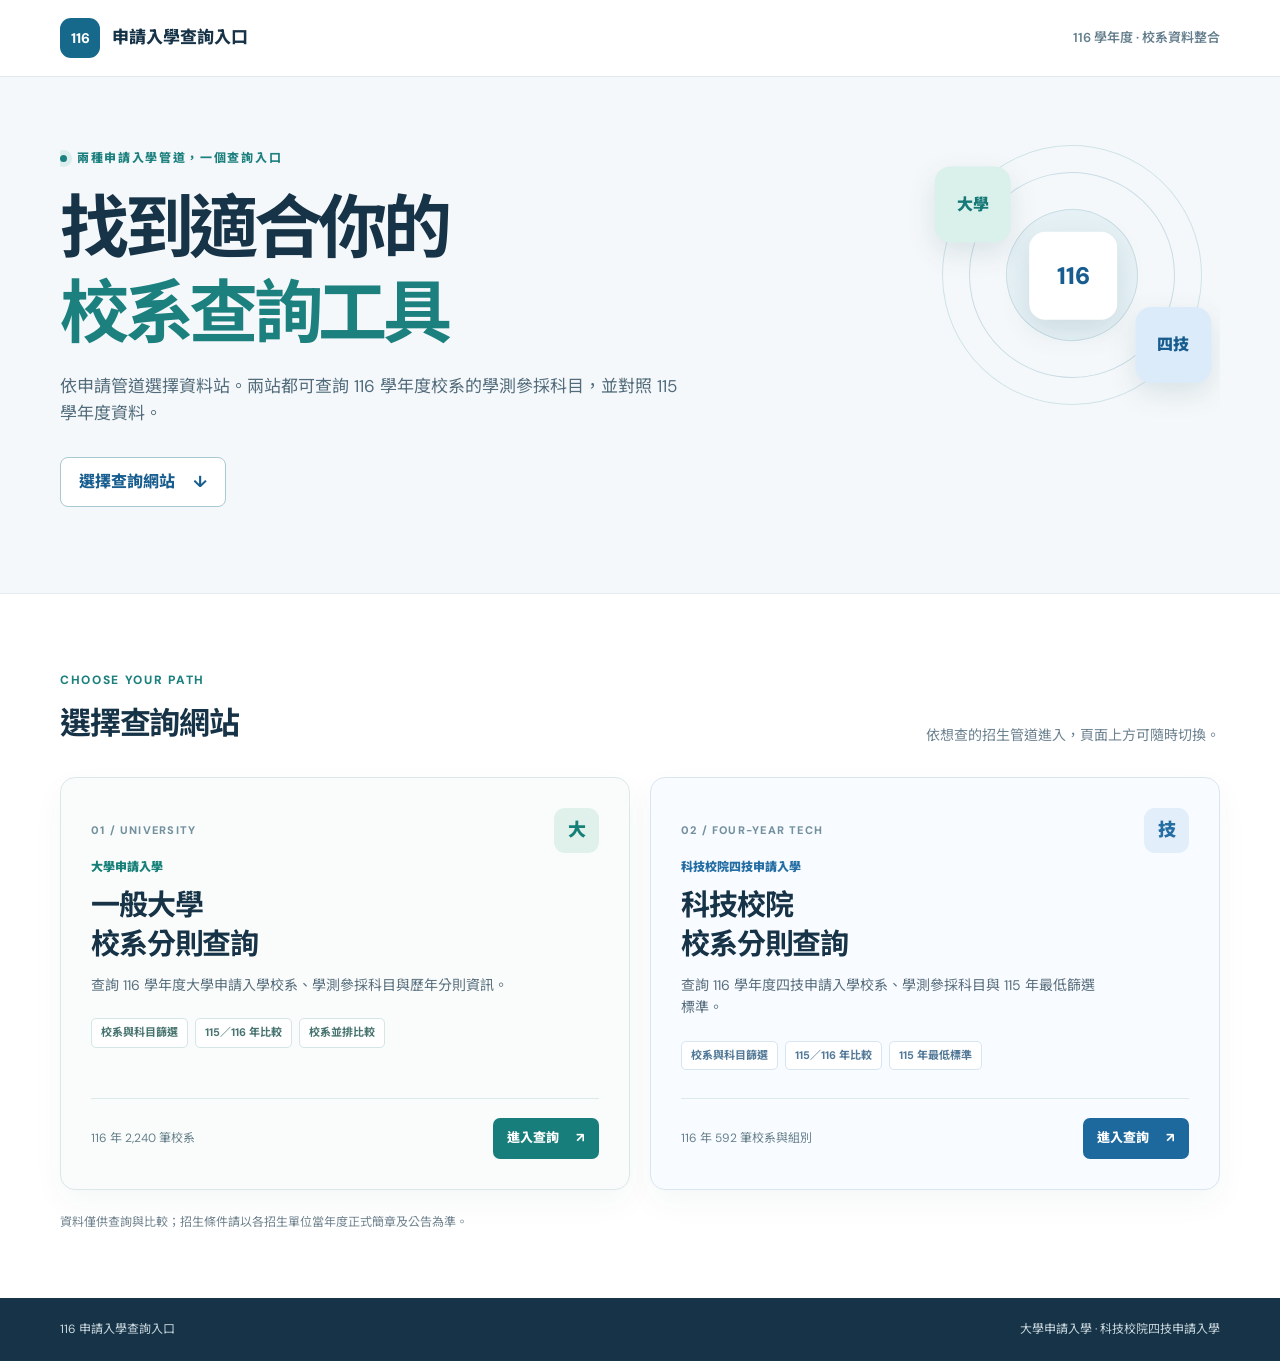
==== commit fae3b79c: "Add files via upload" ====
--- a/index.html
+++ b/index.html
@@ -1,102 +1,48 @@
-<!doctype html>
-<html lang="zh-Hant">
-<head>
-  <meta charset="utf-8">
-  <meta name="viewport" content="width=device-width, initial-scale=1">
-  <meta name="description" content="比較 116 與 115 學年度大學申請入學校系學測科目參採情形。">
-  <title>116／115 申請入學參採科目比較</title>
-  <link rel="stylesheet" href="styles.css?v=20261103f">
-  <script src="data/programs.js?v=20261103f" defer></script>
-  <script src="data/telc_116.js?v=20261103a" defer></script>
-  <script src="app.js?v=20261103h" defer></script>
-</head>
-<body>
-  <header class="topbar">
-    <div class="wrap topbar-inner">
-      <div class="brand"><span class="brand-mark">116</span><span>申請入學<span class="brand-light">資料觀察室</span></span></div>
-      <nav aria-label="頁面導覽"><a href="#explore">校系查詢</a><a href="#insights">參採分析</a><a href="#about">資料說明</a></nav>
-    </div>
-  </header>
-
-  <main>
-    <section class="hero wrap">
-      <div class="eyebrow"><span class="eyebrow-dot"></span> 116 學年度 · 學科能力測驗</div>
-      <h1>看懂每個校系<br><em>參採哪些科目</em></h1>
-      <p class="hero-lead">以 116 年校系為主，並列 115 年同校同名校系的學測參採科目，快速看出新增與移除的科目。</p>
-      <div class="hero-metrics" aria-label="資料規模">
-        <div><strong id="total-programs">—</strong><span>校系與組別</span></div>
-        <div><strong id="total-schools">—</strong><span>學校</span></div>
-        <div><strong>6</strong><span>學測科目</span></div>
-      </div>
-      <div class="hero-art" aria-hidden="true"><span>國文</span><span>英文</span><span>數學A</span><span>數學B</span><span>社會</span><span>自然</span></div>
-    </section>
-
-    <section class="notice wrap" role="note">
-      <span class="notice-icon">i</span>
-      <p><strong>資料提醒</strong> 參採科目以兩年官方一覽表比較；115、116 年檢定標準、篩選倍率與第二階段學測採計資料另依官方校系分則整理。115 最低通過分數來自官方篩選標準原表。</p>
-      <a href="https://www.cac.edu.tw/apply116/Classification_BriefForm.php" target="_blank" rel="noopener noreferrer">查看官方原頁 ↗</a>
-    </section>
-
-    <section class="workspace wrap" id="explore" aria-labelledby="explore-title">
-      <div class="section-heading"><div><span class="kicker">EXPLORE</span><h2 id="explore-title">校系查詢</h2><p>篩選條件可組合使用；統計圖表會跟著查詢結果更新。</p></div><button class="text-button" id="reset-filters" type="button">清除所有條件 ↺</button></div>
-      <div class="workspace-grid">
-        <aside class="filters" aria-label="查詢條件">
-          <label class="field-label" for="search">搜尋校系或代碼</label>
-          <div class="search-box"><span aria-hidden="true">⌕</span><input id="search" type="search" placeholder="例：心理、資訊、001012" autocomplete="off"></div>
-          <label class="field-label" for="school">學校</label>
-          <select id="school"><option value="">所有學校</option></select>
-          <label class="field-label" for="region">學校所在區域</label>
-          <select id="region"><option value="">所有區域</option></select>
-          <p class="group-note">區域依 <a href="https://www.cac.edu.tw/apply116/system/ColQry_116ApplyxForStudent_F75reOza/school_search.htm" target="_blank" rel="noopener noreferrer">116 年官方學校查詢</a>；可與公立／私立及其他條件一起篩選。</p>
-          <label class="field-label" for="academic-group">學群</label>
-          <select id="academic-group"><option value="">所有學群</option></select>
-          <p class="group-note">依 <a href="https://www.cac.edu.tw/apply116/system/ColQry_116ApplyxForStudent_F75reOza/findgsdgroup.htm" target="_blank" rel="noopener noreferrer">116 年官方學群分類</a>逐一核對校系代碼；無法對應者列為「未分類」。</p>
-          <label class="field-label" for="category">116 招生類別</label>
-          <select id="category"><option value="">所有類別</option></select>
-          <label class="field-label" for="comparison">年度比較</label>
-          <select id="comparison"><option value="">全部校系</option><option value="changed">參採科目有變動</option><option value="same">參採科目無變動</option><option value="unmatched">115 無同名紀錄</option></select>
-          <fieldset class="subject-fieldset"><legend class="field-label">116 參採科目</legend><div id="subject-options" class="subject-options"></div></fieldset>
-          <fieldset class="mode-fieldset"><legend class="field-label">科目篩選方式</legend><label><input type="radio" name="subject-mode" value="all" checked> 包含全部已選科目</label><label><input type="radio" name="subject-mode" value="any"> 包含任一已選科目</label><label><input type="radio" name="subject-mode" value="exact"> 恰好是已選科目</label></fieldset>
-          <button id="english-listening-filter" class="listening-filter" type="button" aria-pressed="false">僅顯示採計英聽的校系 <span id="english-listening-count">—</span></button>
-          <p class="listening-note">依<a href="https://www.cac.edu.tw/apply116/system/ColQry_116ApplyxForStudent_F75reOza/Telc.htm" target="_blank" rel="noopener noreferrer">116 年官方英聽檢定名單</a>，可與其他條件交叉篩選。</p>
-          <label class="no-subject"><input id="no-subject" type="checkbox"> 僅顯示 116 不參採學測科目</label>
-          <a class="mobile-results-link" href="#results">查看查詢結果 ↓</a>
-        </aside>
-        <div class="results-panel" id="results">
-          <div class="results-head"><div><span class="kicker">RESULTS</span><h3>查詢結果 <span id="result-count" class="count-badge">—</span></h3><p class="results-subtitle">以 116 校系為查詢主體；115 依同校、同名校系配對。勾選 2 至 10 個校系可並排比較。</p></div><div class="results-actions"><label for="sort" class="sr-only">排序</label><select id="sort" aria-label="排序"><option value="code">依校系代碼</option><option value="school">依學校名稱</option><option value="subjectCount">依116科目數</option></select><button id="export-csv" class="outline-button" type="button">匯出 CSV ↓</button></div></div>
-          <div class="table-scroll"><table><thead><tr><th scope="col">116 校系代碼 / 名稱</th><th scope="col">學校</th><th scope="col">類別</th><th scope="col">116 參採科目</th><th scope="col">115 參採科目</th><th scope="col">原始資料</th></tr></thead><tbody id="result-rows"></tbody></table></div>
-          <div id="empty-state" class="empty-state" hidden>沒有符合條件的校系。試著減少科目或清除條件。</div>
-          <div class="table-footer"><span id="showing-count"></span><button id="show-more" type="button">顯示更多結果 ↓</button></div>
-        </div>
-      </div>
-    </section>
-
-    <section class="insights wrap" id="insights" aria-labelledby="insights-title">
-      <div class="section-heading"><div><span class="kicker">INSIGHTS</span><h2 id="insights-title">參採分析</h2><p id="insight-scope">目前範圍：全部校系</p></div></div>
-      <div class="comparison-overview"><div><strong id="changed-count">—</strong><span>兩年科目有變動</span></div><div><strong id="same-count">—</strong><span>兩年科目相同</span></div><div><strong id="unmatched-count">—</strong><span>115 無同名紀錄</span></div></div>
-      <div class="insight-grid"><article class="chart-card"><div class="card-head"><div><h3>116 各科目參採校系數</h3><p>一個校系可能同時參採多科，長條數值不能相加。</p></div><span class="card-symbol">01</span></div><div id="subject-chart" class="bar-chart"></div></article><article class="chart-card"><div class="card-head"><div><h3>116 參採科目數分布</h3><p>每個校系計入一個科目數區間。</p></div><span class="card-symbol">02</span></div><div id="count-chart" class="bar-chart count-chart"></div></article></div>
-    </section>
-
-    <section class="about wrap" id="about"><div><span class="kicker">SOURCE & METHOD</span><h2>資料與計算方式</h2></div><div class="about-copy"><p>參採科目來自大學甄選入學委員會的 116 與 115 學年度「申請入學」一覽表。本站以 116 年 2,240 筆校系為主，依學校代碼與正規化後的校系名稱尋找 115 年同名紀錄。校系代碼在兩年間可能改變，因此不以六碼校系代碼單獨配對。</p><p>「115 無同名紀錄」表示無法可靠配對，不能直接解讀為新設校系；更名或改組也可能造成此情況。科目變動標示僅比較兩年參採科目集合，數學 A 與數學 B 分別計數。兩年的檢定、倍率與第二階段學測成績採計方式和占比，依各年官方校系分則整理。115 最低通過分數依官方篩選標準原圖核對，同一校系如有多列會全部顯示。116 最低通過分數尚未產生。若有疑義，請以連結中的官方原始資料為準。</p><div class="source-links"><a href="https://www.cac.edu.tw/apply116/Classification_BriefForm.php" target="_blank" rel="noopener noreferrer">116 官方一覽表 ↗</a><a href="https://www.cac.edu.tw/apply115/Classification_BriefForm.php" target="_blank" rel="noopener noreferrer">115 官方一覽表 ↗</a><a href="https://www.cac.edu.tw/apply116/system/ColQry_116ApplyxForStudent_F75reOza/school_search.htm" target="_blank" rel="noopener noreferrer">116 校系分則 ↗</a><a href="https://www.cac.edu.tw/CacLink/apply115/115Apply_sievE_Result_querY_615JG8Wgh9d/html_sieve_result_115_Zx57f1dW/Standard/collegeList.htm" target="_blank" rel="noopener noreferrer">115 篩選標準原頁 ↗</a><a href="data/programs.csv" download>下載比較資料 CSV ↓</a></div></div></section>
-  </main>
-  <div id="compare-tray" class="compare-tray" hidden aria-live="polite"><div><strong id="compare-count">已選 0 / 10 個校系</strong><span id="compare-hint">再選 1 個校系即可比較</span></div><div class="compare-tray-actions"><button id="compare-clear" type="button">清除已選</button><button id="compare-open" type="button" disabled>開始比較</button></div></div>
-  <dialog id="compare-dialog" class="compare-dialog" aria-labelledby="compare-title">
-    <div class="compare-dialog-head"><div><h2 id="compare-title">校系比較</h2><p id="compare-description"></p></div><button id="compare-close" type="button" aria-label="關閉校系比較">關閉 ×</button></div>
-    <p id="compare-help" class="compare-help">左右捲動可查看所有已選校系。115、116 年檢定與倍率均依官方校系分則整理；115 最低通過分數依官方篩選標準原圖核對。</p>
-    <div id="compare-scroll" class="compare-scroll"><table id="compare-table"></table></div>
-    <div class="compare-dialog-foot"><button id="compare-done" type="button">關閉比較</button></div>
-  </dialog>
-  <dialog id="standards-dialog" class="standards-dialog" aria-labelledby="standards-title">
-    <div class="standards-dialog-head"><div><span class="kicker">115 / 116 SCREENING STANDARD</span><h2 id="standards-title"></h2><p id="standards-description"></p></div><button id="standards-close" class="standards-close" type="button" aria-label="關閉篩選標準">×</button></div>
-    <p class="standards-help">115 最低通過分數依官方篩選標準原圖核對；兩年的檢定、倍率及第二階段學測採計方式與占比依各年官方校系分則整理。116 年與 115 年不同的數值以紅字標示。116 年最低通過分數尚未產生。若有疑義，請核對官方原始資料。</p>
-    <div id="standards-content"></div>
-    <div class="standards-dialog-foot"><div class="standard-source-links"><a id="standards-source" target="_blank" rel="noopener noreferrer">115 篩選標準原表 ↗</a><a id="school-detail-source" target="_blank" rel="noopener noreferrer">115 校系分則 ↗</a><a id="school-detail-source-116" target="_blank" rel="noopener noreferrer">116 校系分則 ↗</a></div><button id="standards-done" class="outline-button" type="button">關閉</button></div>
-  </dialog>
-  <dialog id="pdf-dialog" class="pdf-dialog" aria-labelledby="pdf-title">
-    <div class="pdf-dialog-head"><div><h2 id="pdf-title"></h2><p id="pdf-page"></p></div><button id="pdf-close" class="pdf-close" type="button" aria-label="關閉 PDF 並返回查詢">關閉 ×</button></div>
-    <iframe id="pdf-frame" title="116 原始 PDF"></iframe>
-    <div class="pdf-dialog-foot"><a id="pdf-download" download>下載 PDF</a><button id="pdf-done" class="outline-button" type="button">關閉並返回查詢</button></div>
-  </dialog>
-  <footer><div class="wrap footer-inner"><span>116 申請入學資料觀察室</span><span>資料來源：大學甄選入學委員會 · 整理日期 2026.10.30</span></div></footer>
-</body>
-</html>
+<!doctype html>
+<html lang="zh-Hant">
+<head>
+  <meta charset="utf-8">
+  <meta name="viewport" content="width=device-width, initial-scale=1">
+  <meta name="description" content="116 學年度申請入學分則查詢入口，切換大學申請入學與科技校院四技申請入學資料。">
+  <title>116 申請入學校系查詢入口</title>
+  <link rel="stylesheet" href="portal.css">
+</head>
+<body class="portal-home">
+  <header class="portal-header">
+    <div class="portal-container portal-header-inner">
+      <a class="portal-brand" href="./" aria-label="116 申請入學查詢入口首頁"><span class="portal-brand-mark">116</span><span>申請入學查詢入口</span></a>
+      <span class="portal-header-note">116 學年度 · 校系資料整合</span>
+    </div>
+  </header>
+  <main>
+    <section class="portal-hero portal-container" aria-labelledby="portal-title">
+      <div class="portal-eyebrow"><span></span> 兩種申請入學管道，一個查詢入口</div>
+      <h1 id="portal-title">找到適合你的<br><em>校系查詢工具</em></h1>
+      <p>依申請管道選擇資料站。兩站都可查詢 116 學年度校系的學測參採科目，並對照 115 學年度資料。</p>
+      <a class="portal-skip" href="#choose">選擇查詢網站 <span aria-hidden="true">↓</span></a>
+      <div class="portal-orbit" aria-hidden="true"><span>大學</span><span>116</span><span>四技</span></div>
+    </section>
+    <section class="portal-choice" id="choose" aria-labelledby="choice-title">
+      <div class="portal-container">
+        <div class="portal-section-heading"><div><span class="portal-kicker">CHOOSE YOUR PATH</span><h2 id="choice-title">選擇查詢網站</h2></div><p>依想查的招生管道進入，頁面上方可隨時切換。</p></div>
+        <div class="portal-card-grid">
+          <article class="portal-card portal-card-university">
+            <div class="portal-card-top"><span class="portal-card-index">01 / UNIVERSITY</span><span class="portal-card-icon" aria-hidden="true">大</span></div>
+            <div><span class="portal-card-type">大學申請入學</span><h3>一般大學<br>校系分則查詢</h3><p>查詢 116 學年度大學申請入學校系、學測參採科目與歷年分則資訊。</p></div>
+            <ul aria-label="網站功能"><li>校系與科目篩選</li><li>115／116 年比較</li><li>校系並排比較</li></ul>
+            <div class="portal-card-bottom"><span>116 年 2,240 筆校系</span><a href="university/index.html" aria-label="進入一般大學校系分則查詢">進入查詢 <span aria-hidden="true">↗</span></a></div>
+          </article>
+          <article class="portal-card portal-card-tech">
+            <div class="portal-card-top"><span class="portal-card-index">02 / FOUR-YEAR TECH</span><span class="portal-card-icon" aria-hidden="true">技</span></div>
+            <div><span class="portal-card-type">科技校院四技申請入學</span><h3>科技校院<br>校系分則查詢</h3><p>查詢 116 學年度四技申請入學校系、學測參採科目與 115 年最低篩選標準。</p></div>
+            <ul aria-label="網站功能"><li>校系與科目篩選</li><li>115／116 年比較</li><li>115 年最低標準</li></ul>
+            <div class="portal-card-bottom"><span>116 年 592 筆校系與組別</span><a href="tech/index.html" aria-label="進入科技校院四技校系分則查詢">進入查詢 <span aria-hidden="true">↗</span></a></div>
+          </article>
+        </div>
+        <p class="portal-data-note">資料僅供查詢與比較；招生條件請以各招生單位當年度正式簡章及公告為準。</p>
+      </div>
+    </section>
+  </main>
+  <footer class="portal-footer"><div class="portal-container"><span>116 申請入學查詢入口</span><span>大學申請入學 · 科技校院四技申請入學</span></div></footer>
+</body>
+</html>
--- a/portal.css
+++ b/portal.css
@@ -0,0 +1,68 @@
+@import url('https://fonts.googleapis.com/css2?family=DM+Sans:wght@400;500;600;700;800&family=Noto+Sans+TC:wght@400;500;600;700;800;900&display=swap');
+
+.portal-home { --portal-ink:#173347; --portal-blue:#175d8f; --portal-teal:#1c807f; margin:0; background:#f5f8fa; color:var(--portal-ink); font-family:'DM Sans','Noto Sans TC',system-ui,sans-serif; line-height:1.6; }
+.portal-home * { box-sizing:border-box; }
+.portal-home a { color:inherit; }
+.portal-container { width:min(1160px,calc(100% - 48px)); margin-inline:auto; }
+.portal-header { background:#fff; border-bottom:1px solid #e1e9ee; }
+.portal-header-inner { min-height:76px; display:flex; align-items:center; justify-content:space-between; gap:20px; }
+.portal-brand { display:inline-flex; align-items:center; gap:12px; text-decoration:none; font-weight:800; font-size:17px; }
+.portal-brand-mark { display:grid; place-items:center; width:40px; height:40px; border-radius:11px; background:#16698b; color:#fff; font-size:14px; }
+.portal-header-note { color:#647e8d; font-size:13px; font-weight:600; }
+.portal-hero { min-height:455px; display:flex; flex-direction:column; justify-content:center; position:relative; overflow:hidden; padding-block:72px 86px; }
+.portal-eyebrow,.portal-kicker { color:var(--portal-teal); font-size:12px; font-weight:800; letter-spacing:.14em; }
+.portal-eyebrow { display:flex; align-items:center; gap:10px; }
+.portal-eyebrow span { width:7px; height:7px; border-radius:50%; background:var(--portal-teal); box-shadow:0 0 0 5px #dbeeed; }
+.portal-hero h1 { max-width:710px; margin:18px 0 18px; font-size:clamp(42px,5.4vw,72px); letter-spacing:-.065em; line-height:1.22; }
+.portal-hero h1 em { color:var(--portal-teal); font-style:normal; }
+.portal-hero p { max-width:620px; margin:0; color:#526c7c; font-size:17px; }
+.portal-skip { display:inline-flex; align-items:center; gap:18px; width:max-content; margin-top:30px; padding:11px 18px; border:1px solid #a8c9d3; border-radius:8px; color:var(--portal-blue)!important; font-weight:800; text-decoration:none; background:#fff; }
+.portal-skip:hover,.portal-skip:focus-visible { border-color:var(--portal-blue); background:#eaf4f8; }
+.portal-orbit { position:absolute; right:18px; top:68px; width:260px; height:260px; border:1px solid #cee3e8; border-radius:50%; background:radial-gradient(circle at 50% 50%,#f8fcfc 0 36%,transparent 37%); transform:rotate(-13deg); }
+.portal-orbit::before,.portal-orbit::after { content:""; position:absolute; border:1px solid #c9dce5; border-radius:50%; inset:26px; }
+.portal-orbit::after { inset:63px; background:#e6f1f5; }
+.portal-orbit span { position:absolute; z-index:1; display:grid; place-items:center; border-radius:16px; font-weight:900; box-shadow:0 10px 28px #1b536020; transform:rotate(13deg); }
+.portal-orbit span:nth-child(1) { width:76px; height:76px; top:0; left:10px; background:#daf0eb; color:#167977; }
+.portal-orbit span:nth-child(2) { width:88px; height:88px; top:86px; left:86px; background:#fff; color:#175d8f; font-size:24px; }
+.portal-orbit span:nth-child(3) { width:76px; height:76px; bottom:0; right:8px; background:#dcebf9; color:#175d8f; }
+.portal-choice { background:#fff; border-top:1px solid #e4ecef; padding:72px 0 66px; }
+.portal-section-heading { display:flex; align-items:end; justify-content:space-between; gap:20px; margin-bottom:28px; }
+.portal-section-heading h2 { margin:8px 0 0; font-size:31px; letter-spacing:-.04em; }
+.portal-section-heading p { margin:0 0 3px; color:#6c8190; font-size:14px; }
+.portal-card-grid { display:grid; grid-template-columns:repeat(2,minmax(0,1fr)); gap:20px; }
+.portal-card { display:flex; flex-direction:column; min-height:405px; padding:30px; border:1px solid #dce7e9; border-radius:15px; background:#f9fcfb; box-shadow:0 12px 32px #1d42500b; }
+.portal-card-tech { background:#f8fbff; border-color:#d9e6f0; }
+.portal-card-top,.portal-card-bottom { display:flex; justify-content:space-between; align-items:center; gap:16px; }
+.portal-card-index { color:#72909d; font-size:11px; font-weight:800; letter-spacing:.11em; }
+.portal-card-icon { display:grid; place-items:center; width:45px; height:45px; border-radius:11px; background:#e0f1eb; color:#168078; font-size:18px; font-weight:900; }
+.portal-card-tech .portal-card-icon { background:#e2eef9; color:#246ea4; }
+.portal-card-type { color:#168078; font-size:12px; font-weight:900; }
+.portal-card-tech .portal-card-type { color:#246ea4; }
+.portal-card h3 { margin:7px 0 10px; font-size:29px; line-height:1.35; letter-spacing:-.04em; }
+.portal-card p { max-width:420px; margin:0; color:#596f7e; font-size:14px; }
+.portal-card ul { display:flex; gap:7px; flex-wrap:wrap; list-style:none; margin:22px 0 28px; padding:0; }
+.portal-card li { padding:5px 9px; border:1px solid #d4e6e5; border-radius:5px; background:#fff; color:#47746f; font-size:11px; font-weight:700; }
+.portal-card-tech li { border-color:#d8e5f0; color:#527998; }
+.portal-card-bottom { margin-top:auto; padding-top:19px; border-top:1px solid #dce9e9; }
+.portal-card-bottom>span { color:#67818c; font-size:12px; }
+.portal-card-bottom a { display:inline-flex; gap:17px; align-items:center; padding:10px 14px; border-radius:7px; background:#187e7c; color:#fff; text-decoration:none; font-size:13px; font-weight:800; white-space:nowrap; }
+.portal-card-tech .portal-card-bottom a { background:#1d689d; }
+.portal-card-bottom a:hover,.portal-card-bottom a:focus-visible { filter:brightness(.88); }
+.portal-data-note { margin:23px 0 0; color:#70838e; font-size:12px; }
+.portal-footer { background:#173347; color:#c8d7de; }
+.portal-footer .portal-container { display:flex; justify-content:space-between; gap:16px; padding-block:22px; font-size:12px; }
+
+.portal-switcher { background:#173347; color:#e6f1f5; font-family:'DM Sans','Noto Sans TC',system-ui,sans-serif; font-size:13px; line-height:1.4; }
+.portal-switcher * { box-sizing:border-box; }
+.portal-switcher-inner { width:min(1200px,calc(100% - 48px)); min-height:46px; margin-inline:auto; display:flex; align-items:center; justify-content:space-between; gap:14px; }
+.portal-switcher a { color:inherit; text-decoration:none; }
+.portal-switcher-home { font-weight:800; white-space:nowrap; }
+.portal-switcher-home:hover,.portal-switcher-home:focus-visible { text-decoration:underline; }
+.portal-switcher-links { display:flex; gap:6px; }
+.portal-switcher-links a { padding:6px 12px; border-radius:6px; font-weight:700; white-space:nowrap; }
+.portal-switcher-links a[aria-current="page"] { background:#fff; color:#173347; }
+.portal-switcher-links a:not([aria-current="page"]):hover,.portal-switcher-links a:not([aria-current="page"]):focus-visible { background:#31566a; }
+
+@media(max-width:840px) { .portal-orbit { opacity:.28; right:-80px; } .portal-hero h1,.portal-hero p { position:relative; z-index:1; } }
+@media(max-width:680px) { .portal-container,.portal-switcher-inner { width:min(100% - 28px,1160px); } .portal-header-inner { min-height:64px; } .portal-header-note { display:none; } .portal-hero { min-height:370px; padding-block:58px 62px; } .portal-hero h1 { font-size:42px; } .portal-hero p { font-size:14px; max-width:470px; } .portal-orbit { width:190px; height:190px; right:-90px; top:95px; } .portal-orbit span:nth-child(2) { top:50px; left:50px; } .portal-choice { padding-block:50px; } .portal-section-heading { display:block; } .portal-section-heading p { margin-top:8px; } .portal-card-grid { grid-template-columns:1fr; } .portal-card { min-height:0; padding:24px; } .portal-footer .portal-container { display:block; } .portal-footer span { display:block; } .portal-switcher-inner { align-items:stretch; flex-direction:column; gap:4px; padding-block:7px; } .portal-switcher-links { width:100%; } .portal-switcher-links a { flex:1; text-align:center; font-size:12px; } }
+@media(max-width:380px) { .portal-card-bottom { align-items:flex-start; flex-direction:column; } .portal-card-bottom a { width:100%; justify-content:space-between; } }
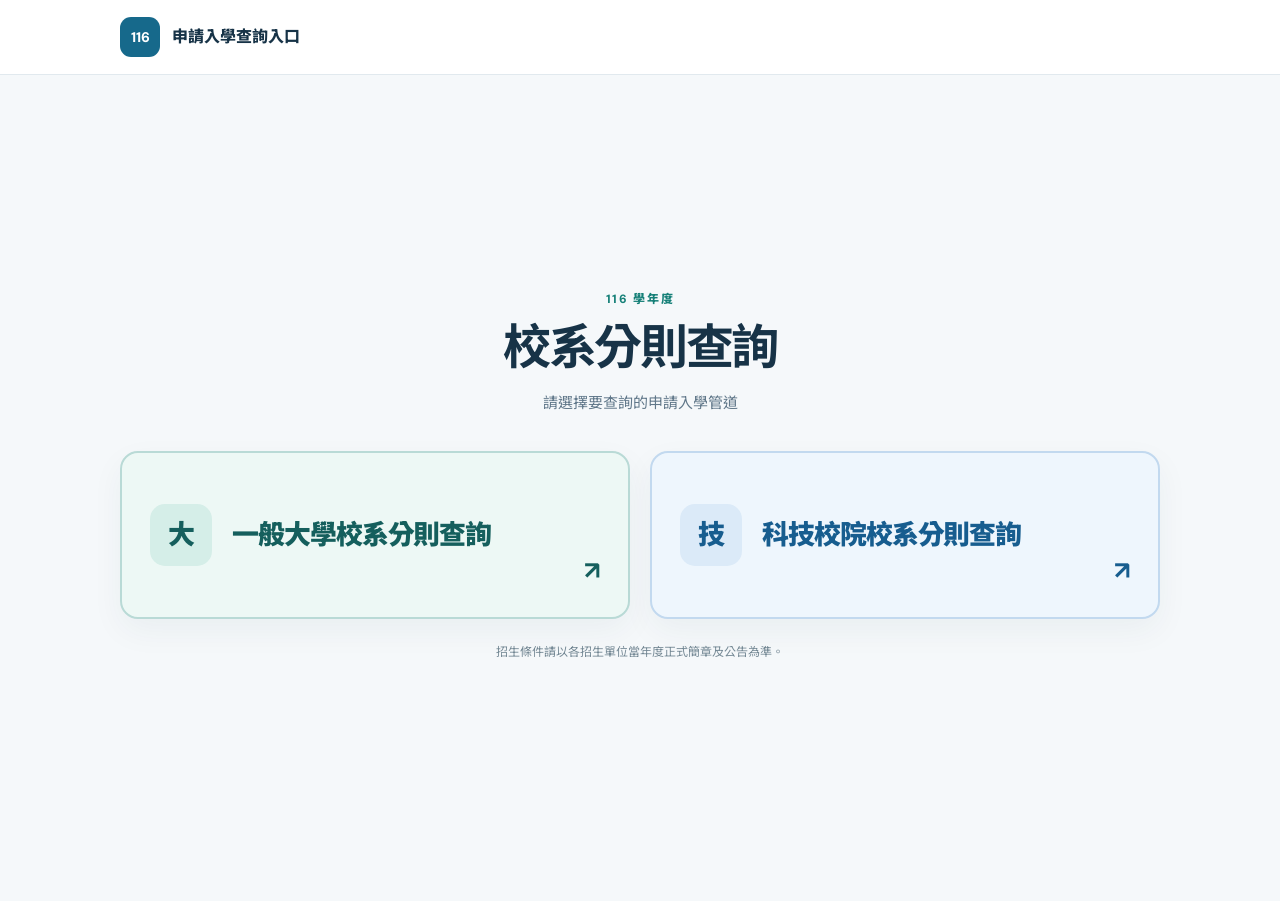
==== commit 4a263d0e: "Add files via upload" ====
--- a/index.html
+++ b/index.html
@@ -3,46 +3,35 @@
 <head>
   <meta charset="utf-8">
   <meta name="viewport" content="width=device-width, initial-scale=1">
-  <meta name="description" content="116 學年度申請入學分則查詢入口，切換大學申請入學與科技校院四技申請入學資料。">
-  <title>116 申請入學校系查詢入口</title>
+  <meta name="description" content="116 學年度申請入學校系分則查詢入口，選擇一般大學或科技校院。">
+  <title>116 申請入學校系分則查詢</title>
   <link rel="stylesheet" href="portal.css">
 </head>
 <body class="portal-home">
   <header class="portal-header">
     <div class="portal-container portal-header-inner">
-      <a class="portal-brand" href="./" aria-label="116 申請入學查詢入口首頁"><span class="portal-brand-mark">116</span><span>申請入學查詢入口</span></a>
-      <span class="portal-header-note">116 學年度 · 校系資料整合</span>
+      <div class="portal-brand"><span class="portal-brand-mark">116</span><span>申請入學查詢入口</span></div>
     </div>
   </header>
-  <main>
-    <section class="portal-hero portal-container" aria-labelledby="portal-title">
-      <div class="portal-eyebrow"><span></span> 兩種申請入學管道，一個查詢入口</div>
-      <h1 id="portal-title">找到適合你的<br><em>校系查詢工具</em></h1>
-      <p>依申請管道選擇資料站。兩站都可查詢 116 學年度校系的學測參採科目，並對照 115 學年度資料。</p>
-      <a class="portal-skip" href="#choose">選擇查詢網站 <span aria-hidden="true">↓</span></a>
-      <div class="portal-orbit" aria-hidden="true"><span>大學</span><span>116</span><span>四技</span></div>
-    </section>
-    <section class="portal-choice" id="choose" aria-labelledby="choice-title">
-      <div class="portal-container">
-        <div class="portal-section-heading"><div><span class="portal-kicker">CHOOSE YOUR PATH</span><h2 id="choice-title">選擇查詢網站</h2></div><p>依想查的招生管道進入，頁面上方可隨時切換。</p></div>
-        <div class="portal-card-grid">
-          <article class="portal-card portal-card-university">
-            <div class="portal-card-top"><span class="portal-card-index">01 / UNIVERSITY</span><span class="portal-card-icon" aria-hidden="true">大</span></div>
-            <div><span class="portal-card-type">大學申請入學</span><h3>一般大學<br>校系分則查詢</h3><p>查詢 116 學年度大學申請入學校系、學測參採科目與歷年分則資訊。</p></div>
-            <ul aria-label="網站功能"><li>校系與科目篩選</li><li>115／116 年比較</li><li>校系並排比較</li></ul>
-            <div class="portal-card-bottom"><span>116 年 2,240 筆校系</span><a href="university/index.html" aria-label="進入一般大學校系分則查詢">進入查詢 <span aria-hidden="true">↗</span></a></div>
-          </article>
-          <article class="portal-card portal-card-tech">
-            <div class="portal-card-top"><span class="portal-card-index">02 / FOUR-YEAR TECH</span><span class="portal-card-icon" aria-hidden="true">技</span></div>
-            <div><span class="portal-card-type">科技校院四技申請入學</span><h3>科技校院<br>校系分則查詢</h3><p>查詢 116 學年度四技申請入學校系、學測參採科目與 115 年最低篩選標準。</p></div>
-            <ul aria-label="網站功能"><li>校系與科目篩選</li><li>115／116 年比較</li><li>115 年最低標準</li></ul>
-            <div class="portal-card-bottom"><span>116 年 592 筆校系與組別</span><a href="tech/index.html" aria-label="進入科技校院四技校系分則查詢">進入查詢 <span aria-hidden="true">↗</span></a></div>
-          </article>
-        </div>
-        <p class="portal-data-note">資料僅供查詢與比較；招生條件請以各招生單位當年度正式簡章及公告為準。</p>
-      </div>
-    </section>
+  <main class="portal-main portal-container">
+    <div class="portal-intro">
+      <p class="portal-eyebrow">116 學年度</p>
+      <h1>校系分則查詢</h1>
+      <p>請選擇要查詢的申請入學管道</p>
+    </div>
+    <div class="portal-actions" aria-label="選擇查詢網站">
+      <a class="portal-action portal-action-university" href="university/index.html">
+        <span class="portal-action-icon" aria-hidden="true">大</span>
+        <span class="portal-action-label">一般大學校系分則查詢</span>
+        <span class="portal-action-arrow" aria-hidden="true">↗</span>
+      </a>
+      <a class="portal-action portal-action-tech" href="tech/index.html">
+        <span class="portal-action-icon" aria-hidden="true">技</span>
+        <span class="portal-action-label">科技校院校系分則查詢</span>
+        <span class="portal-action-arrow" aria-hidden="true">↗</span>
+      </a>
+    </div>
+    <p class="portal-data-note">招生條件請以各招生單位當年度正式簡章及公告為準。</p>
   </main>
-  <footer class="portal-footer"><div class="portal-container"><span>116 申請入學查詢入口</span><span>大學申請入學 · 科技校院四技申請入學</span></div></footer>
 </body>
 </html>
--- a/portal.css
+++ b/portal.css
@@ -1,56 +1,28 @@
 @import url('https://fonts.googleapis.com/css2?family=DM+Sans:wght@400;500;600;700;800&family=Noto+Sans+TC:wght@400;500;600;700;800;900&display=swap');
 
-.portal-home { --portal-ink:#173347; --portal-blue:#175d8f; --portal-teal:#1c807f; margin:0; background:#f5f8fa; color:var(--portal-ink); font-family:'DM Sans','Noto Sans TC',system-ui,sans-serif; line-height:1.6; }
+.portal-home { --portal-ink:#173347; margin:0; min-height:100vh; background:#f5f8fa; color:var(--portal-ink); font-family:'DM Sans','Noto Sans TC',system-ui,sans-serif; line-height:1.6; }
 .portal-home * { box-sizing:border-box; }
-.portal-home a { color:inherit; }
-.portal-container { width:min(1160px,calc(100% - 48px)); margin-inline:auto; }
+.portal-container { width:min(1040px,calc(100% - 48px)); margin-inline:auto; }
 .portal-header { background:#fff; border-bottom:1px solid #e1e9ee; }
-.portal-header-inner { min-height:76px; display:flex; align-items:center; justify-content:space-between; gap:20px; }
-.portal-brand { display:inline-flex; align-items:center; gap:12px; text-decoration:none; font-weight:800; font-size:17px; }
+.portal-header-inner { min-height:74px; display:flex; align-items:center; }
+.portal-brand { display:inline-flex; align-items:center; gap:12px; font-size:16px; font-weight:800; }
 .portal-brand-mark { display:grid; place-items:center; width:40px; height:40px; border-radius:11px; background:#16698b; color:#fff; font-size:14px; }
-.portal-header-note { color:#647e8d; font-size:13px; font-weight:600; }
-.portal-hero { min-height:455px; display:flex; flex-direction:column; justify-content:center; position:relative; overflow:hidden; padding-block:72px 86px; }
-.portal-eyebrow,.portal-kicker { color:var(--portal-teal); font-size:12px; font-weight:800; letter-spacing:.14em; }
-.portal-eyebrow { display:flex; align-items:center; gap:10px; }
-.portal-eyebrow span { width:7px; height:7px; border-radius:50%; background:var(--portal-teal); box-shadow:0 0 0 5px #dbeeed; }
-.portal-hero h1 { max-width:710px; margin:18px 0 18px; font-size:clamp(42px,5.4vw,72px); letter-spacing:-.065em; line-height:1.22; }
-.portal-hero h1 em { color:var(--portal-teal); font-style:normal; }
-.portal-hero p { max-width:620px; margin:0; color:#526c7c; font-size:17px; }
-.portal-skip { display:inline-flex; align-items:center; gap:18px; width:max-content; margin-top:30px; padding:11px 18px; border:1px solid #a8c9d3; border-radius:8px; color:var(--portal-blue)!important; font-weight:800; text-decoration:none; background:#fff; }
-.portal-skip:hover,.portal-skip:focus-visible { border-color:var(--portal-blue); background:#eaf4f8; }
-.portal-orbit { position:absolute; right:18px; top:68px; width:260px; height:260px; border:1px solid #cee3e8; border-radius:50%; background:radial-gradient(circle at 50% 50%,#f8fcfc 0 36%,transparent 37%); transform:rotate(-13deg); }
-.portal-orbit::before,.portal-orbit::after { content:""; position:absolute; border:1px solid #c9dce5; border-radius:50%; inset:26px; }
-.portal-orbit::after { inset:63px; background:#e6f1f5; }
-.portal-orbit span { position:absolute; z-index:1; display:grid; place-items:center; border-radius:16px; font-weight:900; box-shadow:0 10px 28px #1b536020; transform:rotate(13deg); }
-.portal-orbit span:nth-child(1) { width:76px; height:76px; top:0; left:10px; background:#daf0eb; color:#167977; }
-.portal-orbit span:nth-child(2) { width:88px; height:88px; top:86px; left:86px; background:#fff; color:#175d8f; font-size:24px; }
-.portal-orbit span:nth-child(3) { width:76px; height:76px; bottom:0; right:8px; background:#dcebf9; color:#175d8f; }
-.portal-choice { background:#fff; border-top:1px solid #e4ecef; padding:72px 0 66px; }
-.portal-section-heading { display:flex; align-items:end; justify-content:space-between; gap:20px; margin-bottom:28px; }
-.portal-section-heading h2 { margin:8px 0 0; font-size:31px; letter-spacing:-.04em; }
-.portal-section-heading p { margin:0 0 3px; color:#6c8190; font-size:14px; }
-.portal-card-grid { display:grid; grid-template-columns:repeat(2,minmax(0,1fr)); gap:20px; }
-.portal-card { display:flex; flex-direction:column; min-height:405px; padding:30px; border:1px solid #dce7e9; border-radius:15px; background:#f9fcfb; box-shadow:0 12px 32px #1d42500b; }
-.portal-card-tech { background:#f8fbff; border-color:#d9e6f0; }
-.portal-card-top,.portal-card-bottom { display:flex; justify-content:space-between; align-items:center; gap:16px; }
-.portal-card-index { color:#72909d; font-size:11px; font-weight:800; letter-spacing:.11em; }
-.portal-card-icon { display:grid; place-items:center; width:45px; height:45px; border-radius:11px; background:#e0f1eb; color:#168078; font-size:18px; font-weight:900; }
-.portal-card-tech .portal-card-icon { background:#e2eef9; color:#246ea4; }
-.portal-card-type { color:#168078; font-size:12px; font-weight:900; }
-.portal-card-tech .portal-card-type { color:#246ea4; }
-.portal-card h3 { margin:7px 0 10px; font-size:29px; line-height:1.35; letter-spacing:-.04em; }
-.portal-card p { max-width:420px; margin:0; color:#596f7e; font-size:14px; }
-.portal-card ul { display:flex; gap:7px; flex-wrap:wrap; list-style:none; margin:22px 0 28px; padding:0; }
-.portal-card li { padding:5px 9px; border:1px solid #d4e6e5; border-radius:5px; background:#fff; color:#47746f; font-size:11px; font-weight:700; }
-.portal-card-tech li { border-color:#d8e5f0; color:#527998; }
-.portal-card-bottom { margin-top:auto; padding-top:19px; border-top:1px solid #dce9e9; }
-.portal-card-bottom>span { color:#67818c; font-size:12px; }
-.portal-card-bottom a { display:inline-flex; gap:17px; align-items:center; padding:10px 14px; border-radius:7px; background:#187e7c; color:#fff; text-decoration:none; font-size:13px; font-weight:800; white-space:nowrap; }
-.portal-card-tech .portal-card-bottom a { background:#1d689d; }
-.portal-card-bottom a:hover,.portal-card-bottom a:focus-visible { filter:brightness(.88); }
-.portal-data-note { margin:23px 0 0; color:#70838e; font-size:12px; }
-.portal-footer { background:#173347; color:#c8d7de; }
-.portal-footer .portal-container { display:flex; justify-content:space-between; gap:16px; padding-block:22px; font-size:12px; }
+.portal-main { min-height:calc(100vh - 74px); display:flex; flex-direction:column; justify-content:center; padding-block:64px 88px; }
+.portal-intro { margin-bottom:36px; text-align:center; }
+.portal-eyebrow { margin:0 0 9px; color:#168078; font-size:12px; font-weight:800; letter-spacing:.14em; }
+.portal-intro h1 { margin:0; font-size:clamp(34px,4vw,48px); line-height:1.25; letter-spacing:-.05em; }
+.portal-intro p:last-child { margin:13px 0 0; color:#61788a; font-size:15px; }
+.portal-actions { display:grid; grid-template-columns:repeat(2,minmax(0,1fr)); gap:20px; }
+.portal-action { display:flex; align-items:center; gap:20px; min-height:168px; padding:26px 28px; border:2px solid #b9dad6; border-radius:18px; background:#edf8f5; color:#155f5d; text-decoration:none; box-shadow:0 12px 32px #1d42500d; transition:transform .18s ease,box-shadow .18s ease,border-color .18s ease; }
+.portal-action-tech { border-color:#c2d9ef; background:#eef6fd; color:#175d8f; }
+.portal-action:hover,.portal-action:focus-visible { transform:translateY(-3px); border-color:#168078; box-shadow:0 17px 32px #1d425022; }
+.portal-action-tech:hover,.portal-action-tech:focus-visible { border-color:#1d689d; }
+.portal-action:focus-visible { outline:3px solid #173347; outline-offset:4px; }
+.portal-action-icon { display:grid; place-items:center; flex:none; width:62px; height:62px; border-radius:15px; background:#d5eee8; font-size:27px; font-weight:900; }
+.portal-action-tech .portal-action-icon { background:#dbeaf8; }
+.portal-action-label { flex:1; font-size:clamp(21px,2.1vw,28px); font-weight:900; line-height:1.35; letter-spacing:-.04em; }
+.portal-action-arrow { align-self:flex-end; flex:none; font-size:25px; font-weight:700; }
+.portal-data-note { margin:24px 0 0; color:#758995; font-size:12px; text-align:center; }
 
 .portal-switcher { background:#173347; color:#e6f1f5; font-family:'DM Sans','Noto Sans TC',system-ui,sans-serif; font-size:13px; line-height:1.4; }
 .portal-switcher * { box-sizing:border-box; }
@@ -63,6 +35,25 @@
 .portal-switcher-links a[aria-current="page"] { background:#fff; color:#173347; }
 .portal-switcher-links a:not([aria-current="page"]):hover,.portal-switcher-links a:not([aria-current="page"]):focus-visible { background:#31566a; }
 
-@media(max-width:840px) { .portal-orbit { opacity:.28; right:-80px; } .portal-hero h1,.portal-hero p { position:relative; z-index:1; } }
-@media(max-width:680px) { .portal-container,.portal-switcher-inner { width:min(100% - 28px,1160px); } .portal-header-inner { min-height:64px; } .portal-header-note { display:none; } .portal-hero { min-height:370px; padding-block:58px 62px; } .portal-hero h1 { font-size:42px; } .portal-hero p { font-size:14px; max-width:470px; } .portal-orbit { width:190px; height:190px; right:-90px; top:95px; } .portal-orbit span:nth-child(2) { top:50px; left:50px; } .portal-choice { padding-block:50px; } .portal-section-heading { display:block; } .portal-section-heading p { margin-top:8px; } .portal-card-grid { grid-template-columns:1fr; } .portal-card { min-height:0; padding:24px; } .portal-footer .portal-container { display:block; } .portal-footer span { display:block; } .portal-switcher-inner { align-items:stretch; flex-direction:column; gap:4px; padding-block:7px; } .portal-switcher-links { width:100%; } .portal-switcher-links a { flex:1; text-align:center; font-size:12px; } }
-@media(max-width:380px) { .portal-card-bottom { align-items:flex-start; flex-direction:column; } .portal-card-bottom a { width:100%; justify-content:space-between; } }
+@media(max-width:760px) {
+  .portal-actions { grid-template-columns:1fr; gap:14px; }
+  .portal-action { min-height:118px; }
+}
+@media(max-width:680px) {
+  .portal-container,.portal-switcher-inner { width:min(100% - 28px,1040px); }
+  .portal-header-inner { min-height:64px; }
+  .portal-main { min-height:calc(100vh - 64px); padding-block:48px 72px; }
+  .portal-intro { margin-bottom:27px; }
+  .portal-intro p:last-child { font-size:14px; }
+  .portal-action { min-height:108px; padding:20px; gap:15px; border-radius:14px; }
+  .portal-action-icon { width:50px; height:50px; border-radius:12px; font-size:22px; }
+  .portal-action-label { font-size:21px; }
+  .portal-action-arrow { font-size:21px; }
+  .portal-switcher-inner { align-items:stretch; flex-direction:column; gap:4px; padding-block:7px; }
+  .portal-switcher-links { width:100%; }
+  .portal-switcher-links a { flex:1; text-align:center; font-size:12px; }
+}
+@media(max-width:390px) {
+  .portal-action-label { font-size:18px; }
+  .portal-action-icon { width:42px; height:42px; }
+}
